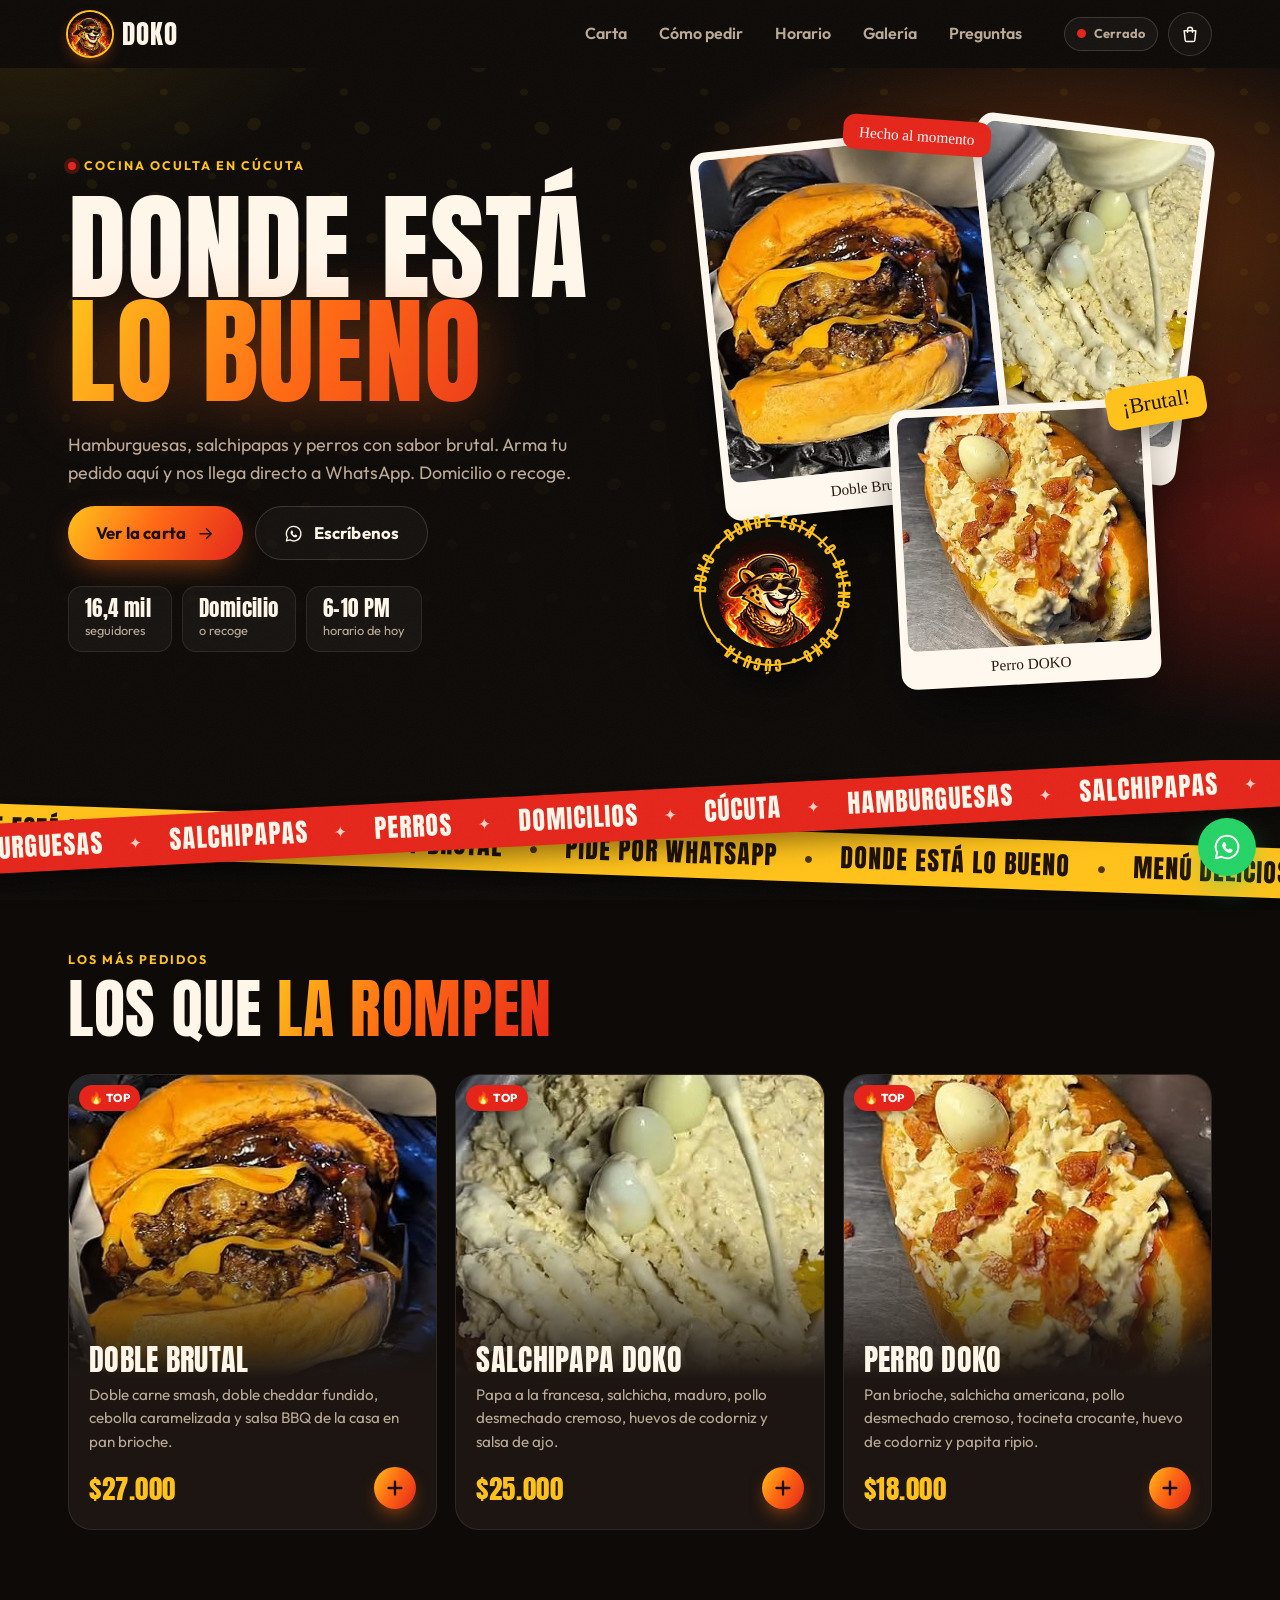
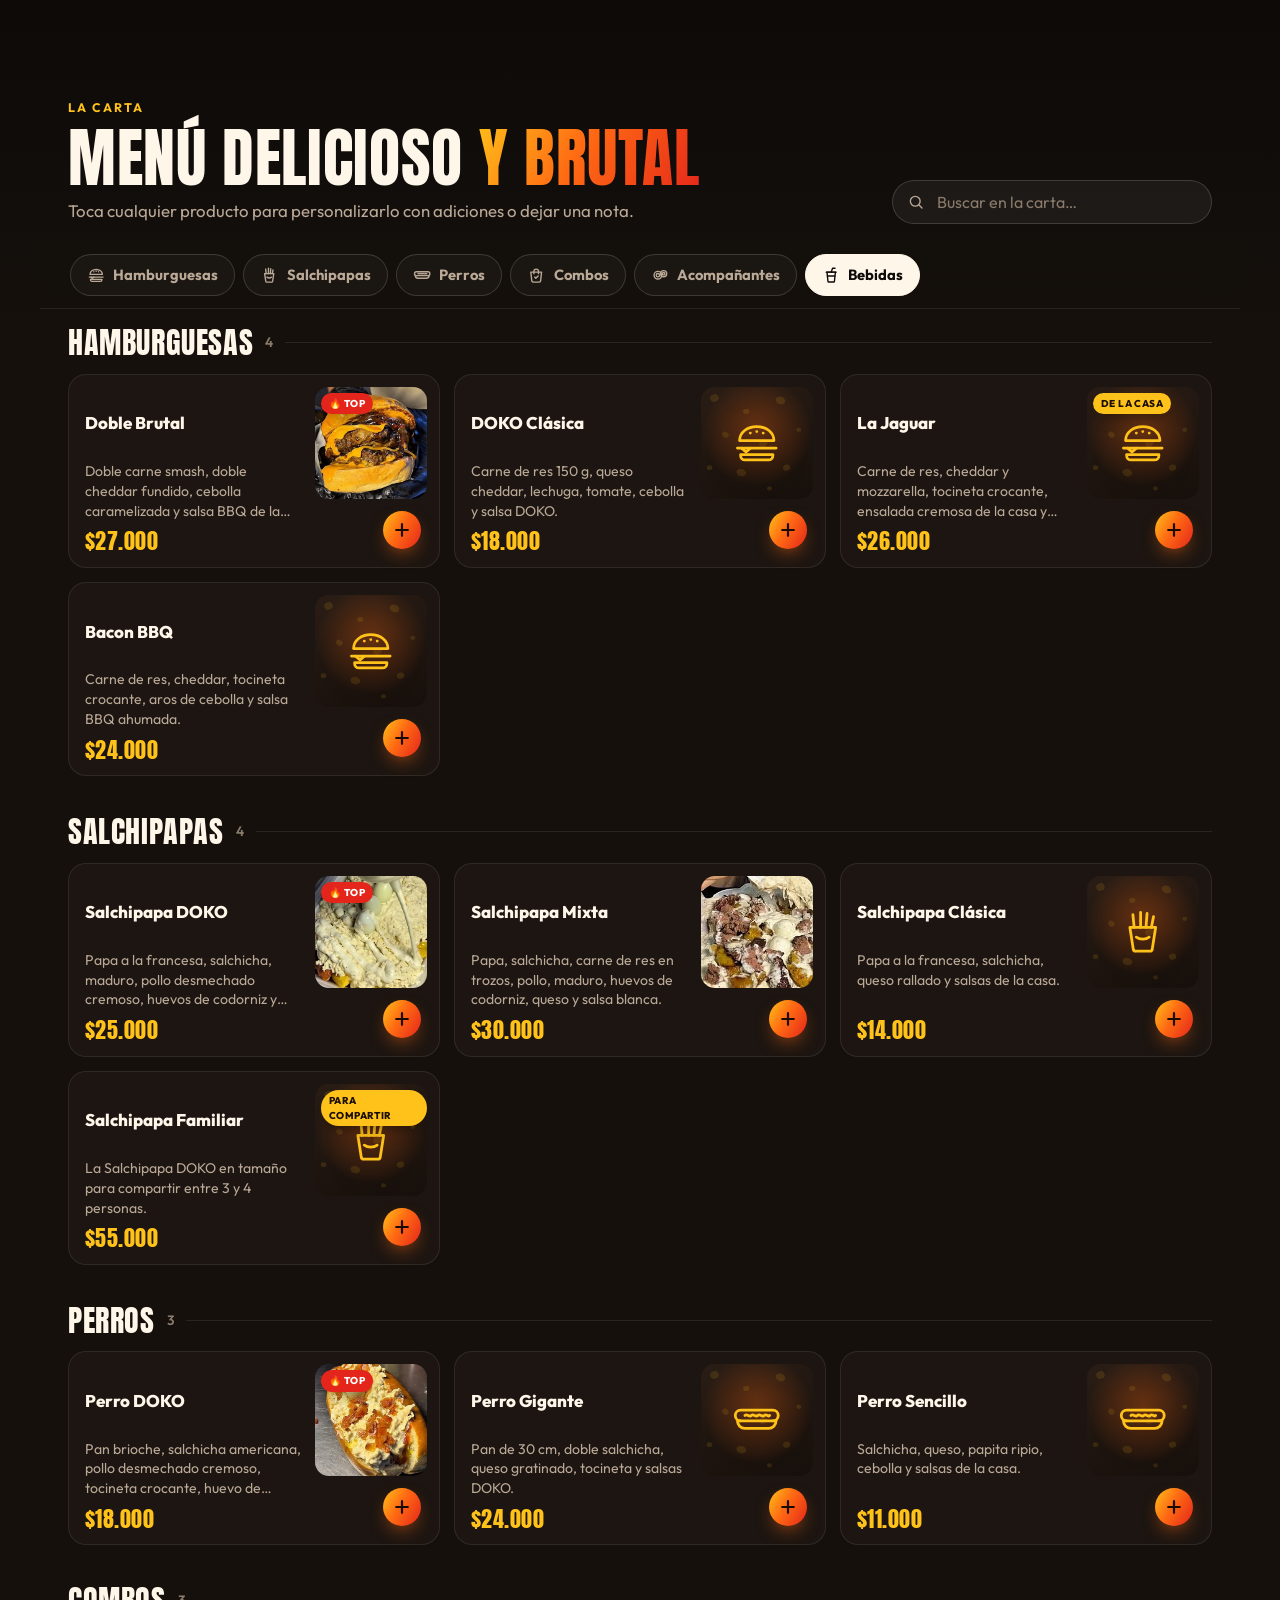
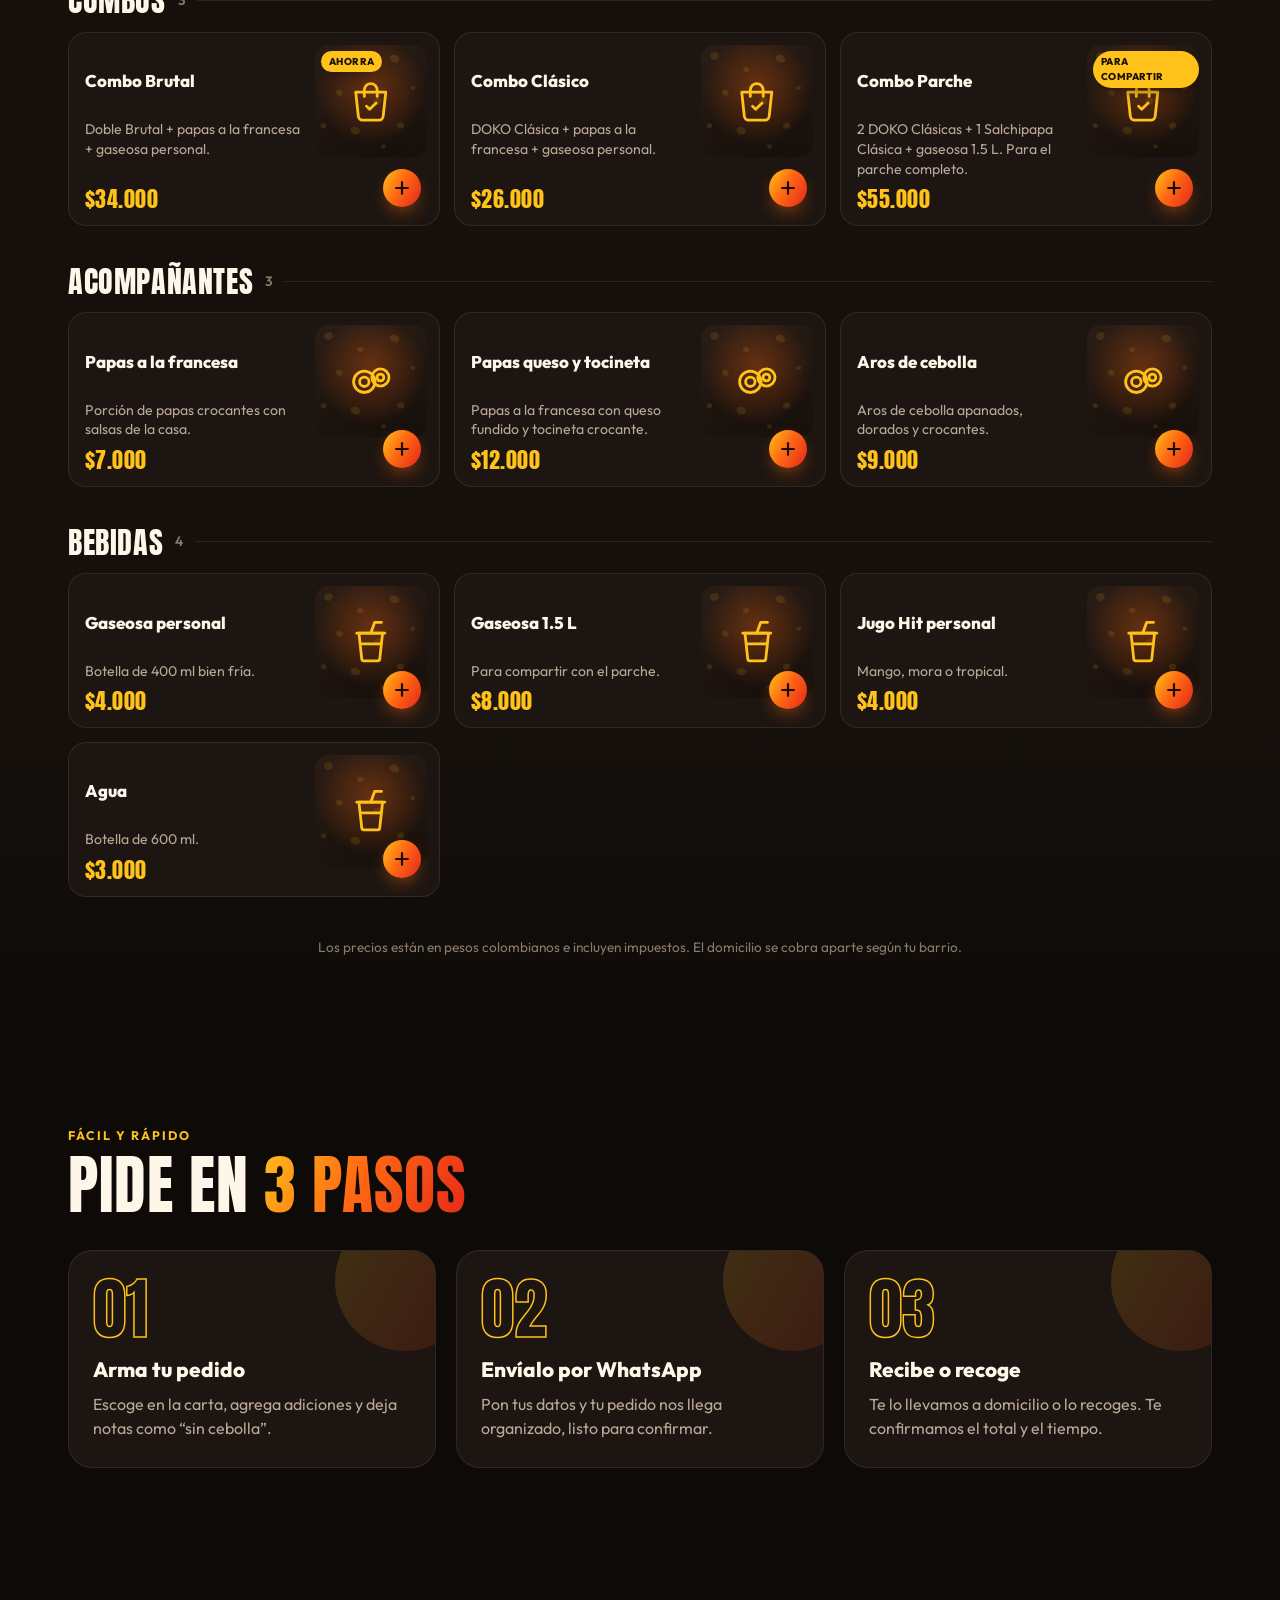
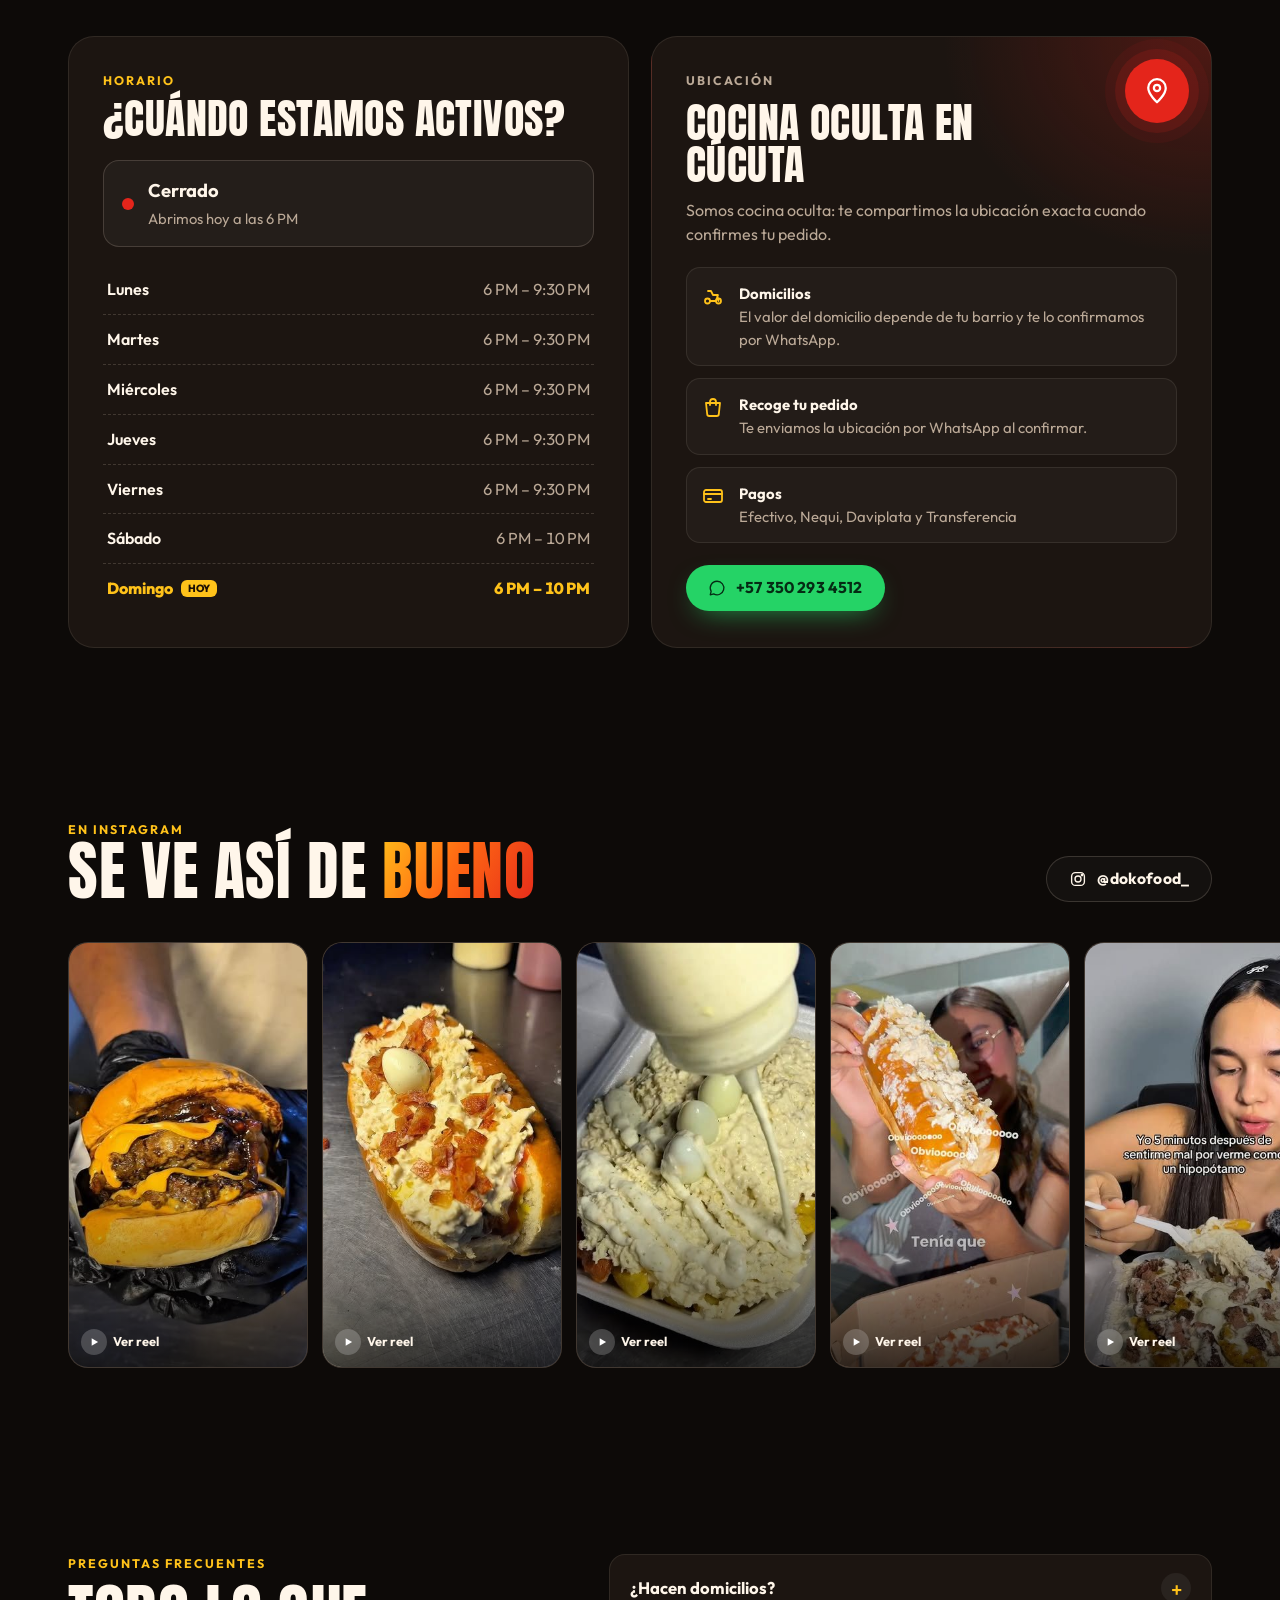
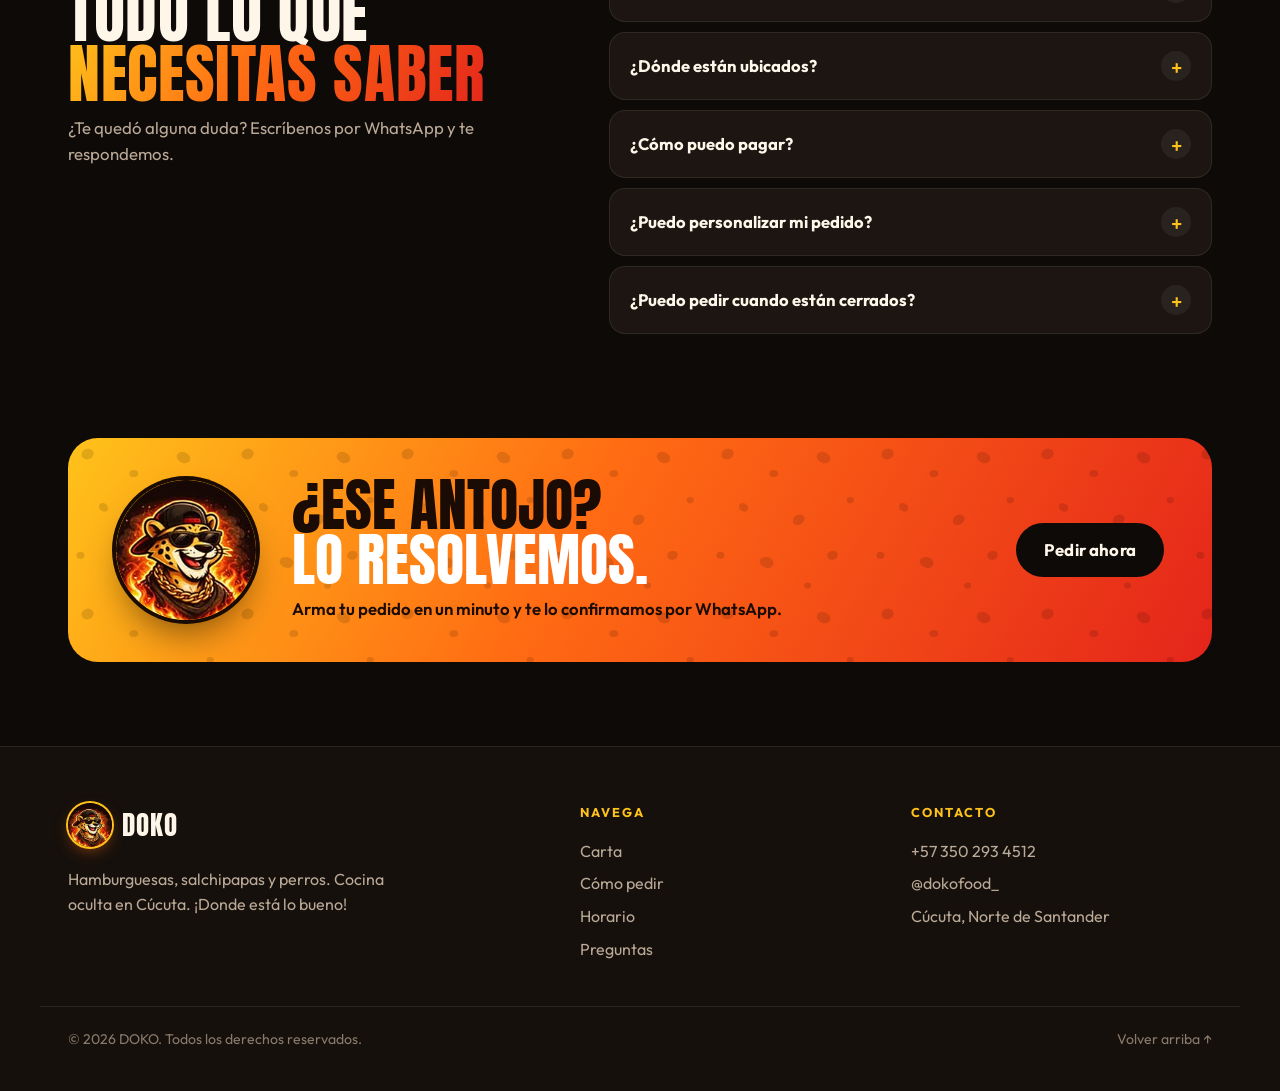
==== index.html @ 94c71aa0 "Página web de DOKO: carta interactiva y pedidos por WhatsApp - Carta por categorías con buscador, pe" ====
<!doctype html>
<html lang="es-CO">
<head>
  <meta charset="utf-8">
  <meta name="viewport" content="width=device-width, initial-scale=1, viewport-fit=cover">
  <title>DOKO | Hamburguesas y Salchipapas en Cúcuta</title>
  <meta name="description" content="DOKO — ¡Donde está lo bueno! Hamburguesas, salchipapas y perros brutales. Cocina oculta en Cúcuta: pide a domicilio o recoge, directo por WhatsApp.">
  <meta name="theme-color" content="#0d0a08">
  <link rel="icon" type="image/png" href="assets/img/logo-128.png">
  <link rel="apple-touch-icon" href="assets/img/logo-192.png">
  <link rel="manifest" href="manifest.webmanifest">

  <meta property="og:type" content="website">
  <meta property="og:locale" content="es_CO">
  <meta property="og:title" content="DOKO | ¡Donde está lo bueno!">
  <meta property="og:description" content="Hamburguesas, salchipapas y perros brutales en Cúcuta. Arma tu pedido y envíalo por WhatsApp.">
  <meta property="og:image" content="assets/img/burger.jpg">
  <meta name="twitter:card" content="summary_large_image">

  <link rel="preconnect" href="https://fonts.googleapis.com">
  <link rel="preconnect" href="https://fonts.gstatic.com" crossorigin>
  <link href="https://fonts.googleapis.com/css2?family=Anton&family=Outfit:wght@400;500;600;700;800&family=Permanent+Marker&display=swap" rel="stylesheet">
  <link rel="stylesheet" href="css/styles.css">

  <script type="application/ld+json">
  {
    "@context": "https://schema.org",
    "@type": "Restaurant",
    "name": "DOKO",
    "slogan": "¡Donde está lo bueno!",
    "image": "assets/img/logo-512.png",
    "servesCuisine": ["Hamburguesas", "Salchipapas", "Perros calientes", "Comidas rápidas"],
    "telephone": "+57 350 293 4512",
    "priceRange": "$$",
    "address": { "@type": "PostalAddress", "addressLocality": "Cúcuta", "addressRegion": "Norte de Santander", "addressCountry": "CO" },
    "sameAs": ["https://www.instagram.com/dokofood_/"],
    "openingHoursSpecification": [
      { "@type": "OpeningHoursSpecification", "dayOfWeek": ["Monday","Tuesday","Wednesday","Thursday","Friday"], "opens": "18:00", "closes": "21:30" },
      { "@type": "OpeningHoursSpecification", "dayOfWeek": ["Saturday","Sunday"], "opens": "18:00", "closes": "22:00" }
    ]
  }
  </script>
</head>
<body>
  <a class="skip-link" href="#carta">Saltar a la carta</a>

  <!-- ============ HEADER ============ -->
  <header class="header" data-header>
    <div class="container header__inner">
      <a class="brand" href="#inicio" aria-label="DOKO, ir al inicio">
        <img class="brand__logo" src="assets/img/logo-128.png" alt="" width="44" height="44">
        <span class="brand__name">DOKO</span>
      </a>

      <nav class="nav" id="nav" aria-label="Principal" data-nav>
        <a href="#carta">Carta</a>
        <a href="#como-pedir">Cómo pedir</a>
        <a href="#horario">Horario</a>
        <a href="#galeria">Galería</a>
        <a href="#preguntas">Preguntas</a>
      </nav>

      <div class="header__actions">
        <span class="status" data-status aria-live="polite"><i class="status__dot"></i><span data-status-label>…</span></span>
        <button class="icon-btn cart-btn" type="button" data-open-cart aria-label="Ver mi pedido">
          <svg viewBox="0 0 24 24" aria-hidden="true"><path d="M5 8h14l-1.2 11.1a2 2 0 0 1-2 1.9H8.2a2 2 0 0 1-2-1.9L5 8Z"/><path d="M9 10V7a3 3 0 0 1 6 0v3"/></svg>
          <span class="cart-btn__count" data-cart-count hidden>0</span>
        </button>
        <button class="icon-btn nav-toggle" type="button" data-nav-toggle aria-controls="nav" aria-expanded="false" aria-label="Abrir menú">
          <svg viewBox="0 0 24 24" aria-hidden="true"><path d="M4 7h16M4 12h16M4 17h10"/></svg>
        </button>
      </div>
    </div>
  </header>

  <main>
    <!-- ============ HERO ============ -->
    <section class="hero" id="inicio">
      <div class="hero__bg" aria-hidden="true"></div>
      <div class="container hero__grid">
        <div class="hero__copy">
          <p class="eyebrow" data-reveal><span class="eyebrow__dot"></span>Cocina oculta en Cúcuta</p>
          <h1 class="hero__title" data-reveal>
            <span>Donde está</span>
            <span class="flame-text">lo bueno</span>
          </h1>
          <p class="hero__lead" data-reveal>Hamburguesas, salchipapas y perros con sabor brutal. Arma tu pedido aquí y nos llega directo a WhatsApp. Domicilio o recoge.</p>
          <div class="hero__ctas" data-reveal>
            <a class="btn btn--flame btn--lg" href="#carta">
              Ver la carta
              <svg viewBox="0 0 24 24" aria-hidden="true"><path d="M5 12h14M13 6l6 6-6 6"/></svg>
            </a>
            <a class="btn btn--ghost btn--lg" href="#" data-wa-direct target="_blank" rel="noopener">
              <svg viewBox="0 0 24 24" aria-hidden="true" class="wa-ico"><path d="M12 3a9 9 0 0 0-7.8 13.5L3 21l4.6-1.2A9 9 0 1 0 12 3Z"/><path d="M8.8 8.6c.2-.5.5-.5.8-.5h.5c.2 0 .4 0 .6.5l.7 1.7c.1.2 0 .4-.1.6l-.5.6c-.1.1-.2.3 0 .5.5.8 1.1 1.5 1.9 2 .2.1.4.1.5 0l.6-.7c.2-.2.4-.2.6-.1l1.6.8c.2.1.4.2.4.4 0 .4 0 1-.4 1.4-.4.5-1.2.8-1.8.8-.9 0-2.1-.4-3.4-1.5-1.5-1.3-2.4-2.9-2.6-3.6-.3-.9 0-1.9.6-2.4Z" fill="currentColor" stroke="none"/></svg>
              Escríbenos
            </a>
          </div>
          <ul class="hero__facts" data-reveal>
            <li><strong data-followers>16,4 mil</strong><span>seguidores</span></li>
            <li><strong>Domicilio</strong><span>o recoge</span></li>
            <li><strong data-today-hours>6 PM</strong><span data-today-label>hoy</span></li>
          </ul>
        </div>

        <div class="hero__art" aria-hidden="true">
          <figure class="shot shot--1"><img src="assets/img/burger.jpg" alt="" width="360" height="400" fetchpriority="high"><figcaption>Doble Brutal</figcaption></figure>
          <figure class="shot shot--2"><img src="assets/img/salchipapa.jpg" alt="" width="360" height="530"><figcaption>Salchipapa DOKO</figcaption></figure>
          <figure class="shot shot--3"><img src="assets/img/perro.jpg" alt="" width="360" height="460"><figcaption>Perro DOKO</figcaption></figure>
          <div class="seal">
            <svg class="seal__ring" viewBox="0 0 200 200">
              <defs><path id="seal-path" d="M100,100 m-78,0 a78,78 0 1,1 156,0 a78,78 0 1,1 -156,0"/></defs>
              <text><textPath href="#seal-path">DOKO • DONDE ESTÁ LO BUENO • DOKO • CÚCUTA •</textPath></text>
            </svg>
            <img class="seal__logo" src="assets/img/logo-192.png" alt="" width="120" height="120">
          </div>
          <span class="sticker sticker--a">¡Brutal!</span>
          <span class="sticker sticker--b">Hecho al momento</span>
        </div>
      </div>
    </section>

    <!-- ============ TAPES ============ -->
    <div class="tapes" aria-hidden="true">
      <div class="tape tape--red"><div class="tape__track" data-marquee>
        <span>Hamburguesas</span><b>✦</b><span>Salchipapas</span><b>✦</b><span>Perros</span><b>✦</b><span>Domicilios</span><b>✦</b><span>Cúcuta</span><b>✦</b>
      </div></div>
      <div class="tape tape--gold"><div class="tape__track tape__track--rev" data-marquee>
        <span>Donde está lo bueno</span><b>●</b><span>Menú delicioso y brutal</span><b>●</b><span>Pide por WhatsApp</span><b>●</b>
      </div></div>
    </div>

    <!-- ============ FEATURED ============ -->
    <section class="section featured" aria-labelledby="featured-title">
      <div class="container">
        <header class="section__head" data-reveal>
          <p class="eyebrow">Los más pedidos</p>
          <h2 id="featured-title" class="section__title">Los que <span class="flame-text">la rompen</span></h2>
        </header>
        <div class="featured__grid" data-featured></div>
      </div>
    </section>

    <!-- ============ MENU ============ -->
    <section class="section menu" id="carta" aria-labelledby="menu-title">
      <div class="container">
        <div class="menu__top">
          <header class="section__head" data-reveal>
            <p class="eyebrow">La carta</p>
            <h2 id="menu-title" class="section__title">Menú delicioso <span class="flame-text">y brutal</span></h2>
            <p class="section__sub">Toca cualquier producto para personalizarlo con adiciones o dejar una nota.</p>
          </header>
          <label class="search">
            <svg viewBox="0 0 24 24" aria-hidden="true"><circle cx="11" cy="11" r="6.5"/><path d="m16 16 4 4"/></svg>
            <input type="search" placeholder="Buscar en la carta…" autocomplete="off" data-search aria-label="Buscar en la carta">
          </label>
        </div>

        <div class="menu__bar" data-menu-bar>
          <div class="tabs" role="tablist" aria-label="Categorías" data-tabs></div>
        </div>

        <div class="menu__list" data-menu></div>
        <p class="menu__empty" data-menu-empty hidden>No encontramos nada con esa búsqueda 😕 Prueba con “salchipapa” o “tocineta”.</p>
        <p class="menu__note">Los precios están en pesos colombianos e incluyen impuestos. El domicilio se cobra aparte según tu barrio.</p>
      </div>
    </section>

    <!-- ============ HOW TO ORDER ============ -->
    <section class="section steps" id="como-pedir" aria-labelledby="steps-title">
      <div class="container">
        <header class="section__head" data-reveal>
          <p class="eyebrow">Fácil y rápido</p>
          <h2 id="steps-title" class="section__title">Pide en <span class="flame-text">3 pasos</span></h2>
        </header>
        <ol class="steps__list">
          <li class="step" data-reveal>
            <span class="step__num">01</span>
            <h3>Arma tu pedido</h3>
            <p>Escoge en la carta, agrega adiciones y deja notas como “sin cebolla”.</p>
          </li>
          <li class="step" data-reveal>
            <span class="step__num">02</span>
            <h3>Envíalo por WhatsApp</h3>
            <p>Pon tus datos y tu pedido nos llega organizado, listo para confirmar.</p>
          </li>
          <li class="step" data-reveal>
            <span class="step__num">03</span>
            <h3>Recibe o recoge</h3>
            <p>Te lo llevamos a domicilio o lo recoges. Te confirmamos el total y el tiempo.</p>
          </li>
        </ol>
      </div>
    </section>

    <!-- ============ SCHEDULE + LOCATION ============ -->
    <section class="section info" id="horario" aria-labelledby="info-title">
      <div class="container info__grid">
        <article class="card schedule" data-reveal>
          <header class="card__head">
            <p class="eyebrow">Horario</p>
            <h2 id="info-title" class="card__title">¿Cuándo estamos activos?</h2>
          </header>
          <div class="schedule__now" data-status-big>
            <i class="status__dot"></i>
            <div><strong data-status-label>…</strong><span data-status-detail></span></div>
          </div>
          <ul class="schedule__list" data-schedule></ul>
        </article>

        <article class="card location" data-reveal>
          <div class="location__pin" aria-hidden="true">
            <svg viewBox="0 0 24 24"><path d="M12 21s-7-6.2-7-11.5A7 7 0 0 1 19 9.5C19 14.8 12 21 12 21Z"/><circle cx="12" cy="9.5" r="2.5"/></svg>
          </div>
          <p class="eyebrow">Ubicación</p>
          <h2 class="card__title">Cocina oculta en Cúcuta</h2>
          <p data-location-note></p>
          <ul class="perks">
            <li><svg viewBox="0 0 24 24" aria-hidden="true"><circle cx="6.5" cy="17" r="2.5"/><circle cx="17.5" cy="17" r="2.5"/><path d="M9 17h6l2-6h-5l-2-4H7m9 4 1.5 6"/></svg><span><strong>Domicilios</strong><br><span data-delivery-note></span></span></li>
            <li><svg viewBox="0 0 24 24" aria-hidden="true"><path d="M5 8h14l-1.2 11.1a2 2 0 0 1-2 1.9H8.2a2 2 0 0 1-2-1.9L5 8Z"/><path d="M9 10V7a3 3 0 0 1 6 0v3"/></svg><span><strong>Recoge tu pedido</strong><br>Te enviamos la ubicación por WhatsApp al confirmar.</span></li>
            <li><svg viewBox="0 0 24 24" aria-hidden="true"><rect x="3" y="6" width="18" height="12" rx="2"/><path d="M3 10h18M7 15h3"/></svg><span><strong>Pagos</strong><br><span data-payments></span></span></li>
          </ul>
          <a class="btn btn--wa" href="#" data-wa-direct target="_blank" rel="noopener">
            <svg viewBox="0 0 24 24" aria-hidden="true" class="wa-ico"><path d="M12 3a9 9 0 0 0-7.8 13.5L3 21l4.6-1.2A9 9 0 1 0 12 3Z"/></svg>
            <span data-wa-display>WhatsApp</span>
          </a>
        </article>
      </div>
    </section>

    <!-- ============ GALLERY ============ -->
    <section class="section gallery" id="galeria" aria-labelledby="gallery-title">
      <div class="container">
        <header class="section__head section__head--row" data-reveal>
          <div>
            <p class="eyebrow">En Instagram</p>
            <h2 id="gallery-title" class="section__title">Se ve así de <span class="flame-text">bueno</span></h2>
          </div>
          <a class="btn btn--ghost" href="#" data-ig-link target="_blank" rel="noopener">
            <svg viewBox="0 0 24 24" aria-hidden="true"><rect x="3.5" y="3.5" width="17" height="17" rx="5"/><circle cx="12" cy="12" r="4"/><circle cx="17.3" cy="6.7" r=".9" fill="currentColor"/></svg>
            <span data-ig-handle>@dokofood_</span>
          </a>
        </header>
      </div>
      <div class="gallery__track" data-gallery></div>
    </section>

    <!-- ============ FAQ ============ -->
    <section class="section faq" id="preguntas" aria-labelledby="faq-title">
      <div class="container faq__grid">
        <header class="section__head" data-reveal>
          <p class="eyebrow">Preguntas frecuentes</p>
          <h2 id="faq-title" class="section__title">Todo lo que <span class="flame-text">necesitas saber</span></h2>
          <p class="section__sub">¿Te quedó alguna duda? Escríbenos por WhatsApp y te respondemos.</p>
        </header>
        <div class="faq__list">
          <details class="faq__item" data-reveal>
            <summary>¿Hacen domicilios?</summary>
            <p>Sí, hacemos domicilios en Cúcuta. El valor depende de tu barrio y te lo confirmamos por WhatsApp junto con el total de tu pedido.</p>
          </details>
          <details class="faq__item" data-reveal>
            <summary>¿Dónde están ubicados?</summary>
            <p>Somos una cocina oculta, así que no tenemos atención en mesa. Si prefieres recoger, te compartimos la ubicación exacta cuando confirmes tu pedido.</p>
          </details>
          <details class="faq__item" data-reveal>
            <summary>¿Cómo puedo pagar?</summary>
            <p>Recibimos <span data-payments></span>. Si pagas en efectivo, cuéntanos con cuánto pagas para llevarte el cambio.</p>
          </details>
          <details class="faq__item" data-reveal>
            <summary>¿Puedo personalizar mi pedido?</summary>
            <p>¡Claro! Al tocar un producto puedes agregar adiciones (tocineta, queso, huevos de codorniz…) y escribir notas como “sin cebolla” o “salsas aparte”.</p>
          </details>
          <details class="faq__item" data-reveal>
            <summary>¿Puedo pedir cuando están cerrados?</summary>
            <p>Puedes armar y enviar tu pedido a cualquier hora; lo confirmamos apenas abramos. Revisa el horario arriba.</p>
          </details>
        </div>
      </div>
    </section>

    <!-- ============ CTA ============ -->
    <section class="section cta" aria-labelledby="cta-title">
      <div class="container">
        <div class="cta__box" data-reveal>
          <img class="cta__logo" src="assets/img/logo-192.png" alt="" width="140" height="140" loading="lazy">
          <div>
            <h2 id="cta-title" class="cta__title">¿Ese antojo? <span>Lo resolvemos.</span></h2>
            <p>Arma tu pedido en un minuto y te lo confirmamos por WhatsApp.</p>
          </div>
          <a class="btn btn--dark btn--lg" href="#carta">Pedir ahora</a>
        </div>
      </div>
    </section>
  </main>

  <!-- ============ FOOTER ============ -->
  <footer class="footer">
    <div class="container footer__grid">
      <div class="footer__brand">
        <a class="brand" href="#inicio"><img class="brand__logo" src="assets/img/logo-128.png" alt="" width="44" height="44" loading="lazy"><span class="brand__name">DOKO</span></a>
        <p>Hamburguesas, salchipapas y perros. Cocina oculta en Cúcuta. ¡Donde está lo bueno!</p>
      </div>
      <div>
        <h3>Navega</h3>
        <ul><li><a href="#carta">Carta</a></li><li><a href="#como-pedir">Cómo pedir</a></li><li><a href="#horario">Horario</a></li><li><a href="#preguntas">Preguntas</a></li></ul>
      </div>
      <div>
        <h3>Contacto</h3>
        <ul>
          <li><a href="#" data-wa-direct target="_blank" rel="noopener" data-wa-display>WhatsApp</a></li>
          <li><a href="#" data-ig-link target="_blank" rel="noopener" data-ig-handle>@dokofood_</a></li>
          <li>Cúcuta, Norte de Santander</li>
        </ul>
      </div>
    </div>
    <div class="container footer__bottom">
      <span>© <span data-year>2026</span> DOKO. Todos los derechos reservados.</span>
      <a href="#inicio">Volver arriba ↑</a>
    </div>
  </footer>

  <!-- ============ MOBILE ORDER BAR ============ -->
  <div class="order-bar" data-order-bar hidden>
    <button class="order-bar__btn" type="button" data-open-cart>
      <span class="order-bar__count" data-cart-count>0</span>
      <span class="order-bar__label">Ver mi pedido</span>
      <strong data-cart-total>$0</strong>
    </button>
  </div>
  <a class="wa-float" href="#" data-wa-direct data-wa-float target="_blank" rel="noopener" aria-label="Escríbenos por WhatsApp">
    <svg viewBox="0 0 24 24" aria-hidden="true"><path d="M12 3a9 9 0 0 0-7.8 13.5L3 21l4.6-1.2A9 9 0 1 0 12 3Z"/><path d="M8.8 8.6c.2-.5.5-.5.8-.5h.5c.2 0 .4 0 .6.5l.7 1.7c.1.2 0 .4-.1.6l-.5.6c-.1.1-.2.3 0 .5.5.8 1.1 1.5 1.9 2 .2.1.4.1.5 0l.6-.7c.2-.2.4-.2.6-.1l1.6.8c.2.1.4.2.4.4 0 .4 0 1-.4 1.4-.4.5-1.2.8-1.8.8-.9 0-2.1-.4-3.4-1.5-1.5-1.3-2.4-2.9-2.6-3.6-.3-.9 0-1.9.6-2.4Z" fill="currentColor" stroke="none"/></svg>
  </a>

  <!-- ============ PRODUCT DIALOG ============ -->
  <dialog class="sheet product-dialog" data-product-dialog aria-labelledby="pd-title">
    <form method="dialog" class="pd" data-product-form></form>
  </dialog>

  <!-- ============ CART DRAWER ============ -->
  <dialog class="drawer" data-cart-dialog aria-labelledby="cart-title">
    <div class="drawer__head">
      <button class="icon-btn" type="button" data-cart-back hidden aria-label="Volver al pedido">
        <svg viewBox="0 0 24 24" aria-hidden="true"><path d="M15 6l-6 6 6 6"/></svg>
      </button>
      <h2 id="cart-title" data-cart-title>Tu pedido</h2>
      <button class="icon-btn" type="button" data-close-cart aria-label="Cerrar">
        <svg viewBox="0 0 24 24" aria-hidden="true"><path d="M6 6l12 12M18 6 6 18"/></svg>
      </button>
    </div>

    <!-- Paso 1: productos -->
    <div class="drawer__body" data-step="items">
      <div class="closed-note" data-closed-note hidden></div>
      <ul class="cart-list" data-cart-list></ul>
      <div class="cart-empty" data-cart-empty>
        <img src="assets/img/logo-192.png" alt="" width="96" height="96" loading="lazy">
        <p><strong>Tu pedido está vacío</strong><br>Agrega algo brutal de la carta.</p>
        <button class="btn btn--flame" type="button" data-close-cart data-goto-menu>Ver la carta</button>
      </div>
    </div>

    <!-- Paso 2: datos -->
    <form class="drawer__body checkout" data-step="checkout" data-checkout novalidate hidden>
      <fieldset class="seg" aria-label="Tipo de entrega">
        <label><input type="radio" name="mode" value="Domicilio" checked><span>🛵 Domicilio</span></label>
        <label><input type="radio" name="mode" value="Recoger"><span>🛍️ Recoger</span></label>
      </fieldset>

      <div class="field">
        <label for="f-name">Nombre</label>
        <input id="f-name" name="name" autocomplete="name" required placeholder="¿A nombre de quién?">
      </div>
      <div class="field-group" data-delivery-fields>
        <div class="field">
          <label for="f-address">Dirección</label>
          <input id="f-address" name="address" autocomplete="street-address" required placeholder="Ej: Calle 10 # 5-20, apto 301">
        </div>
        <div class="field">
          <label for="f-hood">Barrio</label>
          <input id="f-hood" name="hood" required placeholder="Ej: La Riviera">
        </div>
        <div class="field">
          <label for="f-ref">Punto de referencia <small>(opcional)</small></label>
          <input id="f-ref" name="reference" placeholder="Ej: casa de reja negra, frente al parque">
        </div>
      </div>

      <fieldset class="field">
        <legend>Método de pago</legend>
        <div class="chips" data-payment-chips></div>
      </fieldset>
      <div class="field" data-cash-field>
        <label for="f-cash">¿Con cuánto pagas? <small>(opcional, para llevar el cambio)</small></label>
        <input id="f-cash" name="cash" inputmode="numeric" placeholder="Ej: 50.000">
      </div>
      <div class="field">
        <label for="f-notes">Notas del pedido <small>(opcional)</small></label>
        <textarea id="f-notes" name="notes" rows="2" placeholder="Ej: salsas aparte, timbre dañado…"></textarea>
      </div>
      <label class="check">
        <input type="checkbox" name="remember" checked>
        <span>Recordar mis datos en este dispositivo</span>
      </label>
    </form>

    <!-- Paso 3: enviado -->
    <div class="drawer__body sent" data-step="sent" hidden>
      <div class="sent__icon" aria-hidden="true">
        <svg viewBox="0 0 24 24"><path d="M5 12.5l4.5 4.5L19 7.5"/></svg>
      </div>
      <h3>¡Pedido listo!</h3>
      <p>Abrimos WhatsApp con tu pedido <strong data-order-id></strong>. Solo dale <strong>enviar</strong> y te confirmamos el total y el tiempo de entrega.</p>
      <a class="btn btn--wa btn--block" href="#" data-wa-retry target="_blank" rel="noopener">¿No se abrió? Toca aquí</a>
      <button class="btn btn--ghost btn--block" type="button" data-new-order>Hacer un pedido nuevo</button>
    </div>

    <div class="drawer__foot" data-cart-foot hidden>
      <div class="totals">
        <div><span>Subtotal</span><strong data-cart-subtotal>$0</strong></div>
        <div class="totals__muted" data-delivery-row><span>Domicilio</span><span>Se confirma por WhatsApp</span></div>
      </div>
      <button class="btn btn--flame btn--block btn--lg" type="button" data-checkout-next>Continuar</button>
      <button class="btn btn--wa btn--block btn--lg" type="button" data-send hidden>
        <svg viewBox="0 0 24 24" aria-hidden="true" class="wa-ico"><path d="M12 3a9 9 0 0 0-7.8 13.5L3 21l4.6-1.2A9 9 0 1 0 12 3Z"/></svg>
        Enviar pedido por WhatsApp
      </button>
    </div>
  </dialog>

  <div class="toasts" data-toasts aria-live="polite"></div>

  <script type="module" src="js/app.js"></script>
</body>
</html>
---- css/styles.css ----
/* ==========================================================================
   DOKO — Estilos
   Paleta tomada del logo: negro cálido, rojo, naranja fuego y dorado.
   ========================================================================== */

:root {
  --bg: #0d0a08;
  --bg-2: #15100c;
  --surface: #1c1511;
  --surface-2: #261c16;
  --line: rgba(255, 236, 214, 0.09);
  --line-2: rgba(255, 236, 214, 0.16);
  --text: #fff6ea;
  --muted: #bba997;
  --dim: #8a7a6b;

  --red: #e4251b;
  --red-2: #b8160f;
  --orange: #ff6a13;
  --gold: #ffc21a;
  --green: #25d366;
  --green-2: #128c4a;

  --flame: linear-gradient(120deg, #ffc21a 0%, #ff6a13 45%, #e4251b 100%);
  --flame-soft: linear-gradient(120deg, rgba(255, 194, 26, 0.16), rgba(228, 37, 27, 0.16));

  --font-display: 'Anton', 'Impact', 'Arial Narrow', sans-serif;
  --font-body: 'Outfit', system-ui, -apple-system, 'Segoe UI', sans-serif;
  --font-marker: 'Permanent Marker', 'Comic Sans MS', cursive;

  --radius: 18px;
  --radius-sm: 12px;
  --shadow: 0 18px 50px -20px rgba(0, 0, 0, 0.7);
  --header-h: 68px;
  --ease: cubic-bezier(0.2, 0.8, 0.2, 1);

  /* Manchas de jaguar (como el logo) */
  --spots: url("data:image/svg+xml,%3Csvg xmlns='http://www.w3.org/2000/svg' width='180' height='180' viewBox='0 0 180 180'%3E%3Cg fill='%23ffc21a'%3E%3Cellipse cx='22' cy='18' rx='7' ry='6' transform='rotate(-20 22 18)'/%3E%3Cellipse cx='74' cy='40' rx='5' ry='4'/%3E%3Cellipse cx='130' cy='22' rx='8' ry='6' transform='rotate(25 130 22)'/%3E%3Cellipse cx='160' cy='70' rx='4' ry='3.5'/%3E%3Cellipse cx='40' cy='78' rx='5.5' ry='4.5' transform='rotate(35 40 78)'/%3E%3Cellipse cx='102' cy='92' rx='7' ry='5.5' transform='rotate(-30 102 92)'/%3E%3Cellipse cx='14' cy='132' rx='4.5' ry='4'/%3E%3Cellipse cx='66' cy='140' rx='8' ry='6' transform='rotate(15 66 140)'/%3E%3Cellipse cx='140' cy='132' rx='6' ry='5' transform='rotate(-15 140 132)'/%3E%3Cellipse cx='112' cy='166' rx='4' ry='3.5'/%3E%3C/g%3E%3C/svg%3E");
  --grain: url("data:image/svg+xml,%3Csvg xmlns='http://www.w3.org/2000/svg' width='200' height='200'%3E%3Cfilter id='n'%3E%3CfeTurbulence type='fractalNoise' baseFrequency='.85' numOctaves='3' stitchTiles='stitch'/%3E%3CfeColorMatrix values='0 0 0 0 1 0 0 0 0 1 0 0 0 0 1 0 0 0 .55 0'/%3E%3C/filter%3E%3Crect width='100%25' height='100%25' filter='url(%23n)'/%3E%3C/svg%3E");
}

/* ---------- Base ---------- */
*,
*::before,
*::after { box-sizing: border-box; }

html {
  scroll-behavior: smooth;
  scroll-padding-top: calc(var(--header-h) + 64px);
  -webkit-text-size-adjust: 100%;
}
html.is-locked { overflow: hidden; }

body {
  margin: 0;
  background: var(--bg);
  color: var(--text);
  font-family: var(--font-body);
  font-size: 16px;
  line-height: 1.55;
  -webkit-font-smoothing: antialiased;
  overflow-x: hidden;
}
body::before {
  content: '';
  position: fixed;
  inset: 0;
  background-image: var(--grain);
  opacity: 0.05;
  pointer-events: none;
  z-index: 100;
}

img { display: block; max-width: 100%; height: auto; }
a { color: inherit; text-decoration: none; }
button, input, textarea, select { font: inherit; color: inherit; }
button { cursor: pointer; background: none; border: 0; padding: 0; }
h1, h2, h3, p { margin: 0; }
ul, ol { margin: 0; padding: 0; list-style: none; }
svg { width: 1em; height: 1em; fill: none; stroke: currentColor; stroke-width: 1.8; stroke-linecap: round; stroke-linejoin: round; flex: none; }
[hidden] { display: none !important; }

:focus-visible { outline: 2px solid var(--gold); outline-offset: 3px; border-radius: 6px; }

.container { width: 100%; max-width: 1200px; margin-inline: auto; padding-inline: 16px; }
@media (min-width: 720px) { .container { padding-inline: 28px; } }

.skip-link {
  position: absolute; left: 12px; top: -60px; z-index: 200;
  background: var(--gold); color: #000; padding: 10px 14px; border-radius: 10px; font-weight: 700;
}
.skip-link:focus { top: 12px; }

.flame-text {
  background: var(--flame);
  -webkit-background-clip: text;
  background-clip: text;
  color: transparent;
}

.eyebrow {
  display: inline-flex; align-items: center; gap: 8px;
  font-size: 0.78rem; font-weight: 700; letter-spacing: 0.16em; text-transform: uppercase;
  color: var(--gold);
}
.eyebrow__dot { width: 8px; height: 8px; border-radius: 50%; background: var(--red); box-shadow: 0 0 0 4px rgba(228, 37, 27, 0.25); }

/* ---------- Buttons ---------- */
.btn {
  --h: 46px;
  display: inline-flex; align-items: center; justify-content: center; gap: 10px;
  min-height: var(--h); padding: 0 22px; border-radius: 999px;
  font-weight: 700; font-size: 0.98rem; letter-spacing: 0.01em; white-space: nowrap;
  transition: transform 0.2s var(--ease), box-shadow 0.2s var(--ease), background-color 0.2s, border-color 0.2s;
}
.btn svg { font-size: 1.15em; }
.btn:active { transform: scale(0.97); }
.btn--lg { --h: 54px; padding: 0 28px; font-size: 1.05rem; }
.btn--block { width: 100%; }
.btn--flame { background: var(--flame); color: #1a0c04; box-shadow: 0 10px 30px -10px rgba(255, 106, 19, 0.7); }
.btn--flame:hover { transform: translateY(-2px); box-shadow: 0 16px 36px -10px rgba(255, 106, 19, 0.85); }
.btn--ghost { border: 1.5px solid var(--line-2); background: rgba(255, 255, 255, 0.03); }
.btn--ghost:hover { border-color: var(--gold); color: var(--gold); }
.btn--wa { background: var(--green); color: #052b14; box-shadow: 0 10px 28px -12px rgba(37, 211, 102, 0.8); }
.btn--wa:hover { transform: translateY(-2px); }
.btn--dark { background: var(--bg); color: var(--text); }
.btn--dark:hover { transform: translateY(-2px); background: #000; }
.wa-ico { stroke-width: 1.7; }

.icon-btn {
  display: inline-grid; place-items: center; width: 44px; height: 44px; border-radius: 50%;
  border: 1.5px solid var(--line-2); background: rgba(255, 255, 255, 0.03); font-size: 20px;
  transition: border-color 0.2s, background-color 0.2s;
}
.icon-btn:hover { border-color: var(--gold); }

/* ---------- Header ---------- */
.header {
  position: sticky; top: 0; z-index: 50;
  height: var(--header-h);
  transition: background-color 0.3s, border-color 0.3s, backdrop-filter 0.3s;
  border-bottom: 1px solid transparent;
}
.header.is-scrolled {
  background: rgba(13, 10, 8, 0.82);
  backdrop-filter: blur(14px) saturate(1.4);
  -webkit-backdrop-filter: blur(14px) saturate(1.4);
  border-color: var(--line);
}
.header__inner { height: 100%; display: flex; align-items: center; gap: 20px; }

.brand { display: inline-flex; align-items: center; gap: 10px; }
.brand__logo { width: 44px; height: 44px; border-radius: 50%; box-shadow: 0 0 0 2px var(--gold), 0 6px 18px -6px rgba(255, 106, 19, 0.8); }
.brand__name { font-family: var(--font-display); font-size: 1.7rem; letter-spacing: 0.04em; line-height: 1; }

.nav { display: none; gap: 4px; margin-left: auto; }
.nav a { padding: 8px 14px; border-radius: 999px; font-weight: 600; color: var(--muted); transition: color 0.2s, background-color 0.2s; }
.nav a:hover { color: var(--text); background: rgba(255, 255, 255, 0.05); }

.header__actions { display: flex; align-items: center; gap: 10px; margin-left: auto; }

.status {
  display: inline-flex; align-items: center; gap: 8px; height: 34px; padding: 0 12px;
  border-radius: 999px; font-size: 0.8rem; font-weight: 700;
  background: rgba(255, 255, 255, 0.04); border: 1px solid var(--line-2); color: var(--muted);
}
.status__dot { width: 9px; height: 9px; border-radius: 50%; background: var(--dim); flex: none; }
.is-open .status__dot { background: var(--green); box-shadow: 0 0 0 0 rgba(37, 211, 102, 0.6); animation: pulse 2s infinite; }
.is-open.status { color: #b9f5cf; border-color: rgba(37, 211, 102, 0.35); }
.is-closed .status__dot { background: var(--red); }
@keyframes pulse { 70% { box-shadow: 0 0 0 9px rgba(37, 211, 102, 0); } 100% { box-shadow: 0 0 0 0 rgba(37, 211, 102, 0); } }

.cart-btn { position: relative; }
.cart-btn__count {
  position: absolute; top: -4px; right: -4px; min-width: 20px; height: 20px; padding: 0 5px;
  display: grid; place-items: center; border-radius: 999px;
  background: var(--red); color: #fff; font-size: 0.72rem; font-weight: 800; border: 2px solid var(--bg);
}
.cart-btn.is-bump { animation: bump 0.45s var(--ease); }
@keyframes bump { 30% { transform: scale(1.18) rotate(-6deg); } 60% { transform: scale(0.95); } }

@media (max-width: 899px) {
  .nav {
    position: fixed; inset: var(--header-h) 0 auto 0; display: flex; flex-direction: column; gap: 2px;
    padding: 12px 16px 20px; background: rgba(13, 10, 8, 0.97); border-bottom: 1px solid var(--line);
    transform: translateY(-8px); opacity: 0; pointer-events: none; transition: 0.25s var(--ease);
  }
  .nav.is-open { transform: none; opacity: 1; pointer-events: auto; }
  .nav a { padding: 14px 12px; font-size: 1.1rem; color: var(--text); border-bottom: 1px solid var(--line); border-radius: 0; }
}
@media (min-width: 900px) {
  .nav { display: flex; }
  .nav-toggle { display: none; }
  .header__actions { margin-left: 8px; }
}
@media (max-width: 420px) { .header__actions { gap: 6px; } .status { padding: 0 10px; font-size: 0.75rem; } }
@media (max-width: 340px) { .status [data-status-label] { display: none; } }

/* ---------- Hero ---------- */
.hero { position: relative; padding: 28px 0 56px; overflow: hidden; isolation: isolate; }
.hero__bg { position: absolute; inset: -20% -10% 0; z-index: -1; }
.hero__bg::before {
  content: ''; position: absolute; inset: 0;
  background:
    radial-gradient(40% 40% at 78% 38%, rgba(255, 106, 19, 0.38), transparent 70%),
    radial-gradient(35% 35% at 92% 70%, rgba(228, 37, 27, 0.35), transparent 70%),
    radial-gradient(30% 30% at 10% 10%, rgba(255, 194, 26, 0.12), transparent 70%);
}
.hero__bg::after {
  content: ''; position: absolute; inset: 0; background-image: var(--spots); background-size: 180px;
  opacity: 0.06; mask-image: linear-gradient(180deg, #000 30%, transparent 95%);
  -webkit-mask-image: linear-gradient(180deg, #000 30%, transparent 95%);
}
.hero__grid { display: grid; gap: 40px; align-items: center; }
.hero__grid > *, .menu__top > *, .info__grid > *, .faq__grid > * { min-width: 0; }
.hero__copy { display: grid; gap: 20px; justify-items: start; }
.hero__title {
  font-family: var(--font-display); font-weight: 400; text-transform: uppercase;
  font-size: clamp(2.6rem, 17vw, 7.4rem); line-height: 0.88; letter-spacing: 0.005em;
  display: grid;
}
.hero__title .flame-text { padding-bottom: 0.06em; filter: drop-shadow(0 8px 30px rgba(255, 106, 19, 0.35)); }
.hero__lead { max-width: 33rem; font-size: 1.12rem; color: var(--muted); }
.hero__ctas { display: flex; flex-wrap: wrap; gap: 12px; }
.hero__facts { display: flex; gap: 10px; flex-wrap: wrap; margin-top: 6px; }
.hero__facts li {
  display: grid; padding: 10px 16px; border-radius: 14px; background: rgba(255, 255, 255, 0.04);
  border: 1px solid var(--line); min-width: 104px;
}
.hero__facts strong { font-family: var(--font-display); font-weight: 400; font-size: 1.3rem; letter-spacing: 0.02em; line-height: 1.15; }
.hero__facts span { font-size: 0.8rem; color: var(--muted); }

.hero__art { position: relative; height: 460px; max-width: 520px; width: 100%; margin-inline: auto; }
.shot {
  position: absolute; margin: 0; padding: 8px 8px 0; background: #fff8ee; border-radius: 16px;
  box-shadow: 0 30px 60px -20px rgba(0, 0, 0, 0.85);
  transition: transform 0.6s var(--ease);
}
.shot img { width: 100%; height: 100%; object-fit: cover; border-radius: 10px; }
.shot figcaption { font-family: var(--font-marker); color: #2a170b; font-size: 0.95rem; text-align: center; padding: 6px 0 8px; }
.shot--1 { width: 56%; height: 300px; left: 4%; top: 14px; transform: rotate(-6deg); z-index: 2; }
.shot--1 img { height: calc(100% - 38px); }
.shot--2 { width: 46%; height: 290px; right: 2%; top: 0; transform: rotate(7deg); z-index: 1; }
.shot--2 img { height: calc(100% - 38px); }
.shot--3 { width: 50%; height: 230px; right: 10%; bottom: 0; transform: rotate(-3deg); z-index: 3; }
.shot--3 img { height: calc(100% - 38px); }
.hero__art:hover .shot--1 { transform: rotate(-8deg) translateY(-6px); }
.hero__art:hover .shot--2 { transform: rotate(9deg) translateY(-4px); }
.hero__art:hover .shot--3 { transform: rotate(-1deg) translateY(-6px); }

.seal { position: absolute; left: 0; bottom: 6px; width: 150px; height: 150px; z-index: 4; display: grid; place-items: center; }
.seal__ring { position: absolute; inset: 0; width: 100%; height: 100%; animation: spin 18s linear infinite; }
.seal__ring text { fill: var(--gold); stroke: none; font-family: var(--font-display); font-size: 17px; letter-spacing: 3.2px; }
.seal::before { content: ''; position: absolute; inset: 14px; border-radius: 50%; background: var(--bg); box-shadow: 0 0 0 2px var(--gold), 0 20px 40px -10px rgba(0, 0, 0, 0.9); }
.seal__logo { position: relative; width: 96px; height: 96px; border-radius: 50%; }
@keyframes spin { to { transform: rotate(360deg); } }

.sticker {
  position: absolute; z-index: 5; font-family: var(--font-marker); line-height: 1; white-space: nowrap;
  padding: 10px 16px; border-radius: 12px; box-shadow: 0 12px 30px -10px rgba(0, 0, 0, 0.7);
}
.sticker--a { background: var(--gold); color: #1d1004; font-size: 1.35rem; right: 0; top: 46%; transform: rotate(-10deg); animation: wobble 4s ease-in-out infinite; }
.sticker--b { background: var(--red); color: #fff; font-size: 0.95rem; left: 30%; top: -6px; transform: rotate(4deg); }
@keyframes wobble { 50% { transform: rotate(-4deg) scale(1.05); } }

@media (min-width: 900px) {
  .hero { padding: 56px 0 96px; }
  .hero__grid { grid-template-columns: 1.05fr 1fr; gap: 56px; }
  .hero__art { height: 560px; }
  .shot--1 { height: 370px; }
  .shot--2 { height: 350px; }
  .shot--3 { height: 280px; }
  .seal { width: 170px; height: 170px; }
  .seal__logo { width: 110px; height: 110px; }
}
@media (max-width: 480px) {
  .hero__art { height: 400px; }
  .shot--1 { height: 260px; }
  .shot--2 { height: 250px; }
  .shot--3 { height: 200px; }
  .seal { width: 124px; height: 124px; }
  .seal__logo { width: 76px; height: 76px; }
  .seal__ring text { font-size: 18px; }
  .sticker--a { font-size: 1.1rem; }
  .hero__facts { flex-wrap: nowrap; width: 100%; gap: 8px; }
  .hero__facts li { min-width: 0; flex: 1 1 0; padding: 10px; }
  .hero__facts strong { font-size: clamp(0.85rem, 4.4vw, 1.05rem); white-space: nowrap; }
  .hero__facts span { font-size: clamp(0.65rem, 3.2vw, 0.74rem); white-space: nowrap; }
  .hero__ctas .btn { padding-inline: 14px; }
  .hero__ctas { width: 100%; }
  .hero__ctas .btn { flex: 1; }
}

/* ---------- Tapes (marquee) ---------- */
.tapes { position: relative; height: 150px; margin: -20px 0 0; overflow: hidden; }
.tape { position: absolute; left: -5%; width: 110%; overflow: hidden; padding: 12px 0; box-shadow: 0 16px 30px -12px rgba(0, 0, 0, 0.6); }
.tape--red { top: 30px; background: var(--red); transform: rotate(-3deg); z-index: 2; }
.tape--gold { top: 66px; background: var(--gold); color: #1d1004; transform: rotate(2deg); }
.tape__track {
  display: flex; width: max-content; gap: 26px; align-items: center;
  font-family: var(--font-display); text-transform: uppercase; font-size: 1.6rem; letter-spacing: 0.04em; line-height: 1;
  animation: marquee 28s linear infinite;
}
.tape__track b { font-weight: 400; font-size: 1rem; opacity: 0.8; }
.tape__track--rev { animation-direction: reverse; animation-duration: 34s; }
@keyframes marquee { to { transform: translateX(-50%); } }

/* ---------- Sections ---------- */
.section { padding: 64px 0; position: relative; }
@media (min-width: 900px) { .section { padding: 84px 0; } }
.section__head { display: grid; gap: 10px; margin-bottom: 34px; max-width: 640px; }
.section__head--row { max-width: none; display: flex; align-items: end; justify-content: space-between; gap: 16px; flex-wrap: wrap; }
.section__title {
  font-family: var(--font-display); font-weight: 400; text-transform: uppercase;
  font-size: clamp(1.9rem, 10vw, 4rem); line-height: 0.95; letter-spacing: 0.01em;
}
.section__sub { color: var(--muted); font-size: 1.05rem; }

/* ---------- Product visuals ---------- */
.ph {
  position: relative; width: 100%; height: 100%; display: grid; place-items: center; overflow: hidden;
  background: radial-gradient(70% 70% at 50% 40%, rgba(255, 106, 19, 0.35), transparent 70%), linear-gradient(160deg, #2a1d15, #160f0b);
  color: var(--gold);
}
.ph::before { content: ''; position: absolute; inset: 0; background-image: var(--spots); background-size: 110px; opacity: 0.12; }
.ph svg { position: relative; width: 46%; height: 46%; stroke-width: 1.3; filter: drop-shadow(0 6px 14px rgba(0, 0, 0, 0.5)); }

.badge {
  position: absolute; top: 10px; left: 10px; z-index: 2;
  padding: 4px 10px; border-radius: 999px; font-size: 0.72rem; font-weight: 800; letter-spacing: 0.04em; text-transform: uppercase;
  background: var(--gold); color: #1d1004; box-shadow: 0 6px 16px -6px rgba(0, 0, 0, 0.6);
}
.badge--top { background: var(--red); color: #fff; }

.price { font-family: var(--font-display); font-weight: 400; font-size: 1.35rem; letter-spacing: 0.02em; color: var(--gold); line-height: 1; }

.add-btn {
  display: inline-grid; place-items: center; width: 42px; height: 42px; border-radius: 50%;
  background: var(--flame); color: #1a0c04; font-size: 22px; flex: none;
  box-shadow: 0 8px 20px -8px rgba(255, 106, 19, 0.9); transition: transform 0.2s var(--ease);
}
.add-btn svg { stroke-width: 2.6; }
.add-btn:hover { transform: rotate(90deg) scale(1.06); }
.add-btn:active { transform: scale(0.9); }

/* ---------- Featured ---------- */
.featured { padding-top: 40px; }
.featured__grid { display: grid; gap: 18px; }
@media (max-width: 759px) {
  .featured__grid {
    display: flex; gap: 14px; overflow-x: auto; scroll-snap-type: x mandatory; scrollbar-width: none;
    margin-inline: -16px; padding: 4px 16px 10px;
  }
  .featured__grid::-webkit-scrollbar { display: none; }
  .feat { flex: none; width: 82%; scroll-snap-align: center; }
  .feat__name { font-size: 1.7rem; }
}
@media (min-width: 760px) { .featured__grid { grid-template-columns: repeat(3, 1fr); } }
.feat {
  position: relative; display: grid; grid-template-rows: auto 1fr; overflow: hidden; border-radius: 24px;
  background: var(--surface); border: 1px solid var(--line); cursor: pointer;
  transition: transform 0.35s var(--ease), border-color 0.35s, box-shadow 0.35s;
}
.feat:hover { transform: translateY(-6px); border-color: rgba(255, 194, 26, 0.4); box-shadow: 0 30px 60px -30px rgba(255, 106, 19, 0.6); }
.feat__media { position: relative; aspect-ratio: 4 / 3.3; overflow: hidden; }
.feat__media img { width: 100%; height: 100%; object-fit: cover; transition: transform 0.6s var(--ease); }
.feat:hover .feat__media img { transform: scale(1.06); }
.feat__media::after { content: ''; position: absolute; inset: 50% 0 0; background: linear-gradient(transparent, var(--surface)); }
.feat__body { position: relative; display: grid; gap: 8px; padding: 0 20px 20px; margin-top: -34px; z-index: 1; }
.feat__name { font-family: var(--font-display); font-weight: 400; text-transform: uppercase; font-size: 1.9rem; line-height: 1; letter-spacing: 0.01em; }
.feat__desc { color: var(--muted); font-size: 0.95rem; }
.feat__row { display: flex; align-items: center; justify-content: space-between; margin-top: 6px; }
.feat__row .price { font-size: 1.7rem; }

/* ---------- Menu ---------- */
.menu { background: linear-gradient(180deg, transparent, var(--bg-2) 12%, var(--bg-2) 88%, transparent); }
.menu__top { display: grid; gap: 4px; margin-bottom: 14px; }
.menu__top .section__head { margin-bottom: 14px; }
@media (min-width: 900px) {
  .menu__top { grid-template-columns: 1fr 320px; align-items: end; gap: 24px; margin-bottom: 18px; }
  .menu__top .section__head { margin-bottom: 0; }
}
.menu__bar {
  position: sticky; top: var(--header-h); z-index: 20;
  padding: 10px 16px; margin: 0 -16px 18px;
  background: rgba(21, 16, 12, 0.9); backdrop-filter: blur(14px); -webkit-backdrop-filter: blur(14px);
  border-bottom: 1px solid var(--line);
}
@media (min-width: 720px) { .menu__bar { margin-inline: -28px; padding-inline: 28px; } }

.tabs { display: flex; gap: 8px; overflow-x: auto; scrollbar-width: none; scroll-snap-type: x proximity; padding: 2px; }
.tabs::-webkit-scrollbar { display: none; }
.tab {
  display: inline-flex; align-items: center; gap: 8px; height: 42px; padding: 0 16px; border-radius: 999px;
  border: 1.5px solid var(--line-2); background: rgba(255, 255, 255, 0.03); white-space: nowrap;
  font-weight: 700; font-size: 0.92rem; color: var(--muted); scroll-snap-align: start;
  transition: color 0.2s, background-color 0.2s, border-color 0.2s;
}
.tab svg { font-size: 1.15rem; }
.tab:hover { color: var(--text); border-color: var(--gold); }
.tab[aria-selected='true'] { background: var(--text); border-color: var(--text); color: var(--bg); }

.search {
  display: flex; align-items: center; gap: 10px; height: 44px; padding: 0 14px; border-radius: 999px;
  background: rgba(255, 255, 255, 0.05); border: 1.5px solid var(--line-2); transition: border-color 0.2s;
}
.search:focus-within { border-color: var(--gold); }
.search svg { font-size: 18px; color: var(--muted); }
.search input { flex: 1; min-width: 0; height: 100%; background: none; border: 0; outline: none; }
.search input::placeholder { color: var(--dim); }

.menu__cat { margin-bottom: 40px; scroll-margin-top: calc(var(--header-h) + 78px); }
.menu__cat-head { display: flex; align-items: center; gap: 12px; margin-bottom: 16px; }
.menu__cat-head h3 { font-family: var(--font-display); font-weight: 400; text-transform: uppercase; font-size: 1.9rem; letter-spacing: 0.02em; line-height: 1; }
.menu__cat-head span { font-size: 0.85rem; color: var(--dim); font-weight: 600; }
.menu__cat-head::after { content: ''; flex: 1; height: 1px; background: var(--line); }
.menu__grid { display: grid; gap: 12px; }
@media (min-width: 760px) { .menu__grid { grid-template-columns: repeat(2, 1fr); gap: 14px; } }
@media (min-width: 1100px) { .menu__grid { grid-template-columns: repeat(3, 1fr); } }

.item {
  position: relative; display: grid; grid-template-columns: 1fr 112px; gap: 14px; padding: 12px; text-align: left;
  border-radius: var(--radius); background: var(--surface); border: 1px solid var(--line); cursor: pointer;
  transition: transform 0.25s var(--ease), border-color 0.25s, background-color 0.25s;
}
.item:hover { border-color: rgba(255, 194, 26, 0.35); background: var(--surface-2); transform: translateY(-2px); }
.item.is-soldout { opacity: 0.5; pointer-events: none; }
.item__body { display: flex; flex-direction: column; gap: 6px; min-width: 0; padding: 4px 0 2px 4px; }
.item__name { font-weight: 800; font-size: 1.06rem; line-height: 1.2; }
.item__desc { color: var(--muted); font-size: 0.88rem; line-height: 1.4; display: -webkit-box; -webkit-line-clamp: 3; -webkit-box-orient: vertical; overflow: hidden; }
.item__foot { display: flex; align-items: center; gap: 10px; margin-top: auto; padding-top: 4px; }
.item__media { position: relative; width: 112px; height: 112px; border-radius: 14px; overflow: hidden; align-self: start; }
.item__media img { width: 100%; height: 100%; object-fit: cover; }
.item__media .badge { top: 6px; left: 6px; font-size: 0.62rem; padding: 3px 8px; }
.item .add-btn { position: absolute; right: 18px; bottom: 18px; width: 38px; height: 38px; font-size: 20px; }
.item__qty {
  display: none; padding: 2px 9px; border-radius: 999px; font-size: 0.75rem; font-weight: 800;
  background: rgba(37, 211, 102, 0.15); color: #8ff0b4; border: 1px solid rgba(37, 211, 102, 0.35);
}
.item.in-cart .item__qty { display: inline-block; }

.menu__empty { text-align: center; color: var(--muted); padding: 30px 0; }
.menu__note { margin-top: 8px; text-align: center; color: var(--dim); font-size: 0.85rem; }

/* ---------- Steps ---------- */
.steps__list { display: grid; gap: 16px; counter-reset: s; }
@media (min-width: 820px) { .steps__list { grid-template-columns: repeat(3, 1fr); gap: 20px; } }
.step {
  position: relative; padding: 28px 24px 26px; border-radius: 24px; overflow: hidden;
  background: var(--surface); border: 1px solid var(--line);
}
.step::after { content: ''; position: absolute; right: -40px; top: -40px; width: 140px; height: 140px; border-radius: 50%; background: var(--flame-soft); }
.step__num {
  display: block; font-family: var(--font-display); font-size: 4.2rem; line-height: 0.9; margin-bottom: 14px;
  color: transparent; -webkit-text-stroke: 1.5px var(--gold);
}
.step h3 { font-size: 1.3rem; font-weight: 800; margin-bottom: 6px; }
.step p { color: var(--muted); }

/* ---------- Info (schedule + location) ---------- */
.info__grid { display: grid; gap: 18px; }
@media (min-width: 900px) { .info__grid { grid-template-columns: 1fr 1fr; gap: 22px; } }
.card { position: relative; padding: 26px 22px; border-radius: 26px; background: var(--surface); border: 1px solid var(--line); overflow: hidden; }
@media (min-width: 720px) { .card { padding: 34px; } }
.card__head { display: grid; gap: 8px; margin-bottom: 20px; }
.card__title { font-family: var(--font-display); font-weight: 400; text-transform: uppercase; font-size: clamp(1.9rem, 5vw, 2.6rem); line-height: 1; letter-spacing: 0.01em; }

.schedule__now {
  display: flex; align-items: center; gap: 14px; padding: 16px 18px; border-radius: 16px; margin-bottom: 18px;
  background: rgba(255, 255, 255, 0.04); border: 1px solid var(--line-2);
}
.schedule__now .status__dot { width: 12px; height: 12px; }
.schedule__now strong { display: block; font-size: 1.15rem; }
.schedule__now span { color: var(--muted); font-size: 0.92rem; }
.schedule__now.is-open { border-color: rgba(37, 211, 102, 0.35); background: rgba(37, 211, 102, 0.07); }
.schedule__list li { display: flex; justify-content: space-between; gap: 12px; padding: 12px 4px; border-bottom: 1px dashed var(--line-2); }
.schedule__list li:last-child { border-bottom: 0; }
.schedule__list span:first-child { font-weight: 600; }
.schedule__list span:last-child { color: var(--muted); font-variant-numeric: tabular-nums; }
.schedule__list li.is-today { color: var(--gold); }
.schedule__list li.is-today span { color: var(--gold); font-weight: 800; }
.schedule__list li.is-today span:first-child::after { content: 'HOY'; margin-left: 8px; padding: 2px 7px; border-radius: 6px; font-size: 0.65rem; background: var(--gold); color: #1d1004; vertical-align: 2px; }

.location { display: grid; gap: 12px; align-content: start; background: radial-gradient(80% 60% at 100% 0%, rgba(228, 37, 27, 0.25), transparent 60%), var(--surface); }
.location > p { color: var(--muted); }
.location__pin {
  position: absolute; right: 22px; top: 22px; width: 64px; height: 64px; border-radius: 50%;
  display: grid; place-items: center; background: var(--red); color: #fff; font-size: 30px;
  box-shadow: 0 0 0 10px rgba(228, 37, 27, 0.15), 0 0 0 20px rgba(228, 37, 27, 0.07);
  animation: float 4s ease-in-out infinite;
}
@keyframes float { 50% { transform: translateY(-6px); } }
.location .card__title { padding-right: 80px; }
.perks { display: grid; gap: 12px; margin: 8px 0 10px; }
.perks li { display: flex; gap: 14px; align-items: flex-start; padding: 14px; border-radius: 14px; background: rgba(255, 255, 255, 0.03); border: 1px solid var(--line); color: var(--muted); font-size: 0.93rem; }
.perks strong { color: var(--text); }
.perks svg { font-size: 24px; color: var(--gold); margin-top: 2px; }
.location .btn { justify-self: start; }

/* ---------- Gallery ---------- */
.gallery__track {
  display: flex; gap: 14px; overflow-x: auto; scroll-snap-type: x mandatory; scrollbar-width: none;
  padding: 6px max(16px, calc((100vw - 1200px) / 2 + 28px)) 18px;
}
.gallery__track::-webkit-scrollbar { display: none; }
.reel {
  position: relative; flex: none; width: 200px; aspect-ratio: 9 / 16; border-radius: 20px; overflow: hidden;
  scroll-snap-align: center; border: 1px solid var(--line-2); background: var(--surface);
}
@media (min-width: 720px) { .reel { width: 240px; } }
.reel img { width: 100%; height: 100%; object-fit: cover; transition: transform 0.6s var(--ease); }
.reel::after { content: ''; position: absolute; inset: 55% 0 0; background: linear-gradient(transparent, rgba(0, 0, 0, 0.75)); }
.reel__play {
  position: absolute; z-index: 1; left: 12px; bottom: 12px; display: inline-flex; align-items: center; gap: 6px;
  font-size: 0.8rem; font-weight: 700;
}
.reel__play svg { width: 26px; height: 26px; padding: 6px; border-radius: 50%; background: rgba(255, 255, 255, 0.2); backdrop-filter: blur(6px); fill: #fff; stroke: none; }
.reel:hover img { transform: scale(1.06); }

/* ---------- FAQ ---------- */
.faq__grid { display: grid; gap: 10px; }
@media (min-width: 900px) { .faq__grid { grid-template-columns: 0.9fr 1.1fr; gap: 48px; align-items: start; } }
.faq__list { display: grid; gap: 10px; }
.faq__item { border-radius: 16px; background: var(--surface); border: 1px solid var(--line); overflow: hidden; transition: border-color 0.25s; }
.faq__item[open] { border-color: rgba(255, 194, 26, 0.35); }
.faq__item summary {
  list-style: none; cursor: pointer; display: flex; justify-content: space-between; align-items: center; gap: 16px;
  padding: 18px 20px; font-weight: 700; font-size: 1.04rem;
}
.faq__item summary::-webkit-details-marker { display: none; }
.faq__item summary::after {
  content: '+'; flex: none; width: 30px; height: 30px; border-radius: 50%; display: grid; place-items: center;
  background: rgba(255, 255, 255, 0.06); color: var(--gold); font-size: 1.3rem; font-weight: 500; transition: transform 0.25s var(--ease);
}
.faq__item[open] summary::after { transform: rotate(45deg); }
.faq__item p { padding: 0 20px 20px; color: var(--muted); }

/* ---------- CTA ---------- */
.cta { padding-top: 20px; }
.cta__box {
  position: relative; display: grid; gap: 22px; justify-items: start; padding: 34px 26px; border-radius: 30px; overflow: hidden;
  background: var(--flame); color: #1a0c04;
}
.cta__box::before { content: ''; position: absolute; inset: 0; background-image: var(--spots); background-size: 160px; opacity: 0.12; filter: brightness(0); }
.cta__box > * { position: relative; }
.cta__logo { width: 96px; height: 96px; border-radius: 50%; box-shadow: 0 0 0 4px #1a0c04, 0 20px 40px -12px rgba(0, 0, 0, 0.6); }
.cta__title { font-family: var(--font-display); font-weight: 400; text-transform: uppercase; font-size: clamp(2.2rem, 7vw, 3.6rem); line-height: 0.95; }
.cta__title span { display: block; color: #fff; }
.cta__box p { font-weight: 600; font-size: 1.05rem; margin-top: 8px; }
@media (min-width: 860px) {
  .cta__box { grid-template-columns: auto 1fr auto; align-items: center; padding: 40px 48px; gap: 36px; }
  .cta__logo { width: 140px; height: 140px; }
}

/* ---------- Footer ---------- */
.footer { padding: 56px 0 120px; border-top: 1px solid var(--line); background: var(--bg-2); }
@media (min-width: 900px) { .footer { padding-bottom: 40px; } }
.footer__grid { display: grid; gap: 30px; }
@media (min-width: 760px) { .footer__grid { grid-template-columns: 1.6fr 1fr 1fr; } }
.footer__brand p { color: var(--muted); margin-top: 14px; max-width: 30ch; }
.footer h3 { font-size: 0.8rem; letter-spacing: 0.16em; text-transform: uppercase; color: var(--gold); margin-bottom: 12px; }
.footer li { padding: 4px 0; color: var(--muted); }
.footer li a:hover { color: var(--text); }
.footer__bottom { display: flex; flex-wrap: wrap; justify-content: space-between; gap: 10px; margin-top: 40px; padding-top: 22px; border-top: 1px solid var(--line); color: var(--dim); font-size: 0.88rem; }

/* ---------- Floating bits ---------- */
.order-bar {
  position: fixed; left: 0; right: 0; bottom: 0; z-index: 40; padding: 10px 16px calc(10px + env(safe-area-inset-bottom));
  background: linear-gradient(transparent, rgba(13, 10, 8, 0.95) 35%);
  animation: rise 0.4s var(--ease);
}
@keyframes rise { from { transform: translateY(100%); } }
.order-bar__btn {
  width: 100%; max-width: 560px; margin-inline: auto; height: 58px; padding: 0 10px 0 10px; border-radius: 18px;
  display: flex; align-items: center; gap: 12px; background: var(--flame); color: #1a0c04; font-weight: 800; font-size: 1.02rem;
  box-shadow: 0 16px 40px -14px rgba(255, 106, 19, 0.9);
}
.order-bar__count { min-width: 38px; height: 38px; padding: 0 8px; display: grid; place-items: center; border-radius: 12px; background: #1a0c04; color: var(--gold); }
.order-bar__label { flex: 1; text-align: left; }
.order-bar__btn strong { padding-right: 8px; font-size: 1.08rem; }
@media (min-width: 900px) { .order-bar { display: none; } }

.wa-float {
  position: fixed; right: 18px; bottom: calc(18px + env(safe-area-inset-bottom)); z-index: 39;
  width: 58px; height: 58px; border-radius: 50%; display: grid; place-items: center; font-size: 30px;
  background: var(--green); color: #fff; box-shadow: 0 14px 34px -10px rgba(37, 211, 102, 0.8);
  transition: transform 0.25s var(--ease), bottom 0.3s var(--ease);
}
.wa-float:hover { transform: scale(1.08); }
.wa-float svg { stroke-width: 1.6; }
@media (max-width: 899px) {
  .wa-float { width: 52px; height: 52px; font-size: 27px; }
  .has-order-bar .wa-float { transform: scale(0); pointer-events: none; }
}
@media (min-width: 900px) { .wa-float { right: 24px; bottom: 24px; } }

.toasts { position: fixed; z-index: 120; left: 50%; top: calc(var(--header-h) + 10px); transform: translateX(-50%); display: grid; gap: 8px; width: min(92vw, 380px); pointer-events: none; }
.toast {
  display: flex; align-items: center; gap: 10px; padding: 12px 16px; border-radius: 14px; font-weight: 600; font-size: 0.95rem;
  background: rgba(38, 28, 22, 0.96); border: 1px solid var(--line-2); box-shadow: var(--shadow);
  animation: toast-in 0.35s var(--ease);
}
.toast svg { color: var(--green); font-size: 20px; stroke-width: 2.4; }
.toast.is-out { animation: toast-out 0.3s var(--ease) forwards; }
@keyframes toast-in { from { opacity: 0; transform: translateY(-10px) scale(0.97); } }
@keyframes toast-out { to { opacity: 0; transform: translateY(-10px); } }

/* ---------- Dialogs ---------- */
dialog { padding: 0; border: 0; color: var(--text); background: transparent; max-width: none; max-height: none; }
dialog::backdrop { background: rgba(5, 3, 2, 0.66); backdrop-filter: blur(5px); -webkit-backdrop-filter: blur(5px); }
dialog[open]::backdrop { animation: fade 0.3s ease; }
@keyframes fade { from { opacity: 0; } }

/* Product sheet */
.sheet { width: 100%; margin: auto auto 0; }
.sheet[open] { animation: sheet-up 0.38s var(--ease); }
@keyframes sheet-up { from { transform: translateY(40px); opacity: 0; } }
@media (min-width: 640px) {
  .sheet { width: min(540px, 92vw); margin: auto; }
  .sheet[open] { animation: pop 0.32s var(--ease); }
  @keyframes pop { from { transform: scale(0.96); opacity: 0; } }
}
.pd {
  display: flex; flex-direction: column; max-height: 92dvh; border-radius: 26px 26px 0 0; overflow: hidden;
  background: var(--bg-2); border: 1px solid var(--line-2); border-bottom: 0;
}
@media (min-width: 640px) { .pd { border-radius: 26px; border-bottom: 1px solid var(--line-2); max-height: 88dvh; } }
.pd__media { position: relative; height: min(230px, 30dvh); flex: none; }
.pd__media img { width: 100%; height: 100%; object-fit: cover; }
.pd__media::after { content: ''; position: absolute; inset: 40% 0 0; background: linear-gradient(transparent, var(--bg-2)); }
.pd__close { position: absolute; top: 12px; right: 12px; z-index: 2; background: rgba(13, 10, 8, 0.6); backdrop-filter: blur(6px); }
.pd__scroll { overflow-y: auto; padding: 0 20px 18px; margin-top: -26px; position: relative; z-index: 1; overscroll-behavior: contain; }
.pd__title { font-family: var(--font-display); font-weight: 400; text-transform: uppercase; font-size: 2.2rem; line-height: 1; letter-spacing: 0.01em; }
.pd__desc { color: var(--muted); margin: 10px 0 6px; }
.pd__price { font-size: 1.6rem; }
.pd__group { margin-top: 22px; border: 0; padding: 0; min-width: 0; }
.pd__group legend, .pd__label { display: flex; justify-content: space-between; align-items: center; width: 100%; font-weight: 800; margin-bottom: 10px; padding: 0; }
.pd__group legend small, .pd__label small { font-weight: 600; color: var(--dim); font-size: 0.78rem; }
.opt {
  display: flex; align-items: center; gap: 12px; padding: 13px 14px; border-radius: 14px; cursor: pointer;
  background: var(--surface); border: 1.5px solid var(--line); margin-bottom: 8px; transition: border-color 0.2s, background-color 0.2s;
}
.opt:hover { border-color: var(--line-2); }
.opt input { position: absolute; opacity: 0; pointer-events: none; }
.opt__box { width: 22px; height: 22px; flex: none; display: grid; place-items: center; border-radius: 7px; border: 2px solid var(--line-2); transition: 0.2s; }
.opt input[type='radio'] + .opt__box { border-radius: 50%; }
.opt__box svg { opacity: 0; font-size: 14px; stroke-width: 3.2; color: #1a0c04; }
.opt__name { flex: 1; font-weight: 600; }
.opt__price { color: var(--gold); font-weight: 700; font-size: 0.92rem; }
.opt:has(input:checked) { border-color: var(--gold); background: rgba(255, 194, 26, 0.07); }
.opt input:checked + .opt__box { background: var(--gold); border-color: var(--gold); }
.opt input:checked + .opt__box svg { opacity: 1; }
.opt input:focus-visible + .opt__box { outline: 2px solid var(--gold); outline-offset: 2px; }
.pd textarea, .field input, .field textarea {
  width: 100%; padding: 13px 14px; border-radius: 14px; resize: vertical;
  background: var(--surface); border: 1.5px solid var(--line-2); outline: none; transition: border-color 0.2s;
}
.pd textarea:focus, .field input:focus, .field textarea:focus { border-color: var(--gold); }
.pd textarea::placeholder, .field input::placeholder, .field textarea::placeholder { color: var(--dim); }
.pd__foot {
  display: flex; gap: 12px; align-items: center; padding: 14px 20px calc(14px + env(safe-area-inset-bottom));
  border-top: 1px solid var(--line); background: var(--bg-2); flex: none;
}
.pd__foot .btn { flex: 1; }

.stepper { display: inline-flex; align-items: center; gap: 4px; padding: 4px; border-radius: 999px; background: var(--surface); border: 1.5px solid var(--line-2); flex: none; }
.stepper button { width: 36px; height: 36px; border-radius: 50%; display: grid; place-items: center; font-size: 18px; transition: background-color 0.2s; }
.stepper button:hover { background: rgba(255, 255, 255, 0.08); }
.stepper button svg { stroke-width: 2.4; }
.stepper output { min-width: 24px; text-align: center; font-weight: 800; font-variant-numeric: tabular-nums; }
.stepper--sm button { width: 30px; height: 30px; font-size: 15px; }

/* Cart drawer */
.drawer { width: min(460px, 100vw); height: 100dvh; margin: 0 0 0 auto; }
.drawer[open] { display: flex; flex-direction: column; animation: slide 0.38s var(--ease); background: var(--bg-2); border-left: 1px solid var(--line-2); }
@keyframes slide { from { transform: translateX(40px); opacity: 0; } }
.drawer__head { display: flex; align-items: center; gap: 12px; padding: 14px 16px; border-bottom: 1px solid var(--line); flex: none; }
.drawer__head h2 { flex: 1; font-family: var(--font-display); font-weight: 400; text-transform: uppercase; font-size: 1.7rem; letter-spacing: 0.02em; line-height: 1; }
.drawer__body { flex: 1; overflow-y: auto; padding: 16px; overscroll-behavior: contain; }
.drawer__foot { flex: none; display: grid; gap: 12px; padding: 16px 16px calc(16px + env(safe-area-inset-bottom)); border-top: 1px solid var(--line); background: var(--bg); }

.closed-note { display: flex; gap: 10px; padding: 12px 14px; margin-bottom: 14px; border-radius: 14px; font-size: 0.9rem; background: rgba(228, 37, 27, 0.12); border: 1px solid rgba(228, 37, 27, 0.35); color: #ffc9c4; }

.cart-list { display: grid; gap: 10px; }
.line { display: grid; grid-template-columns: 64px 1fr; gap: 12px; padding: 12px; border-radius: 16px; background: var(--surface); border: 1px solid var(--line); animation: fade 0.3s; }
.line__media { width: 64px; height: 64px; border-radius: 12px; overflow: hidden; }
.line__media img { width: 100%; height: 100%; object-fit: cover; }
.line__media .ph svg { width: 60%; height: 60%; }
.line__top { display: flex; justify-content: space-between; gap: 10px; }
.line__name { font-weight: 800; line-height: 1.25; }
.line__meta { color: var(--muted); font-size: 0.82rem; margin-top: 3px; }
.line__meta em { color: var(--dim); }
.line__bottom { display: flex; align-items: center; justify-content: space-between; margin-top: 10px; }
.line__price { font-weight: 800; color: var(--gold); }
.line__remove { color: var(--dim); font-size: 18px; width: 30px; height: 30px; display: grid; place-items: center; border-radius: 50%; flex: none; }
.line__remove:hover { color: var(--red); background: rgba(228, 37, 27, 0.1); }

.cart-empty { display: grid; justify-items: center; gap: 16px; text-align: center; padding: 50px 10px; color: var(--muted); }
.cart-empty img { width: 96px; height: 96px; border-radius: 50%; opacity: 0.9; box-shadow: 0 0 0 3px var(--surface-2); }
.cart-empty strong { color: var(--text); font-size: 1.15rem; }

.totals { display: grid; gap: 6px; }
.totals div { display: flex; justify-content: space-between; align-items: baseline; }
.totals strong { font-family: var(--font-display); font-weight: 400; font-size: 1.6rem; letter-spacing: 0.02em; color: var(--gold); }
.totals__muted { color: var(--dim); font-size: 0.86rem; }

/* Checkout */
.checkout { display: grid; gap: 16px; align-content: start; }
.seg { display: grid; grid-template-columns: 1fr 1fr; gap: 6px; padding: 5px; margin: 0; border: 0; border-radius: 16px; background: var(--surface); }
.seg label { position: relative; }
.seg input { position: absolute; opacity: 0; }
.seg span { display: grid; place-items: center; height: 46px; border-radius: 12px; font-weight: 800; color: var(--muted); cursor: pointer; transition: 0.2s; }
.seg input:checked + span { background: var(--text); color: var(--bg); }
.seg input:focus-visible + span { outline: 2px solid var(--gold); outline-offset: 2px; }
.field { display: grid; gap: 7px; margin: 0; padding: 0; border: 0; min-width: 0; }
.field label, .field legend { font-weight: 700; font-size: 0.92rem; padding: 0; }
.field small { color: var(--dim); font-weight: 500; }
.field.is-invalid input { border-color: var(--red); }
.field__error { color: #ff8f86; font-size: 0.82rem; font-weight: 600; }
.field-group { display: grid; gap: 16px; }
.chips { display: flex; flex-wrap: wrap; gap: 8px; }
.chip { position: relative; }
.chip input { position: absolute; opacity: 0; }
.chip span { display: inline-flex; align-items: center; height: 40px; padding: 0 16px; border-radius: 999px; border: 1.5px solid var(--line-2); font-weight: 700; font-size: 0.9rem; color: var(--muted); cursor: pointer; transition: 0.2s; }
.chip input:checked + span { border-color: var(--gold); background: rgba(255, 194, 26, 0.12); color: var(--gold); }
.chip input:focus-visible + span { outline: 2px solid var(--gold); outline-offset: 2px; }
.check { display: flex; align-items: center; gap: 10px; color: var(--muted); font-size: 0.9rem; cursor: pointer; }
.check input { width: 18px; height: 18px; accent-color: var(--gold); }

.sent { display: grid; justify-items: center; align-content: center; gap: 14px; text-align: center; }
.sent__icon { width: 84px; height: 84px; border-radius: 50%; display: grid; place-items: center; background: var(--green); color: #052b14; font-size: 40px; box-shadow: 0 0 0 12px rgba(37, 211, 102, 0.15); animation: pop-in 0.5s var(--ease); }
.sent__icon svg { stroke-width: 2.8; }
@keyframes pop-in { from { transform: scale(0.5); opacity: 0; } }
.sent h3 { font-family: var(--font-display); font-weight: 400; text-transform: uppercase; font-size: 2.2rem; line-height: 1; }
.sent p { color: var(--muted); max-width: 32ch; }
.sent .btn { max-width: 340px; }

/* ---------- Reveal ---------- */
[data-reveal] { opacity: 0; transform: translateY(18px); transition: opacity 0.7s var(--ease), transform 0.7s var(--ease); }
[data-reveal].is-in { opacity: 1; transform: none; }
.no-js [data-reveal] { opacity: 1; transform: none; }

@media (prefers-reduced-motion: reduce) {
  html { scroll-behavior: auto; }
  *, *::before, *::after { animation-duration: 0.01ms !important; animation-iteration-count: 1 !important; transition-duration: 0.01ms !important; }
  [data-reveal] { opacity: 1; transform: none; }
}
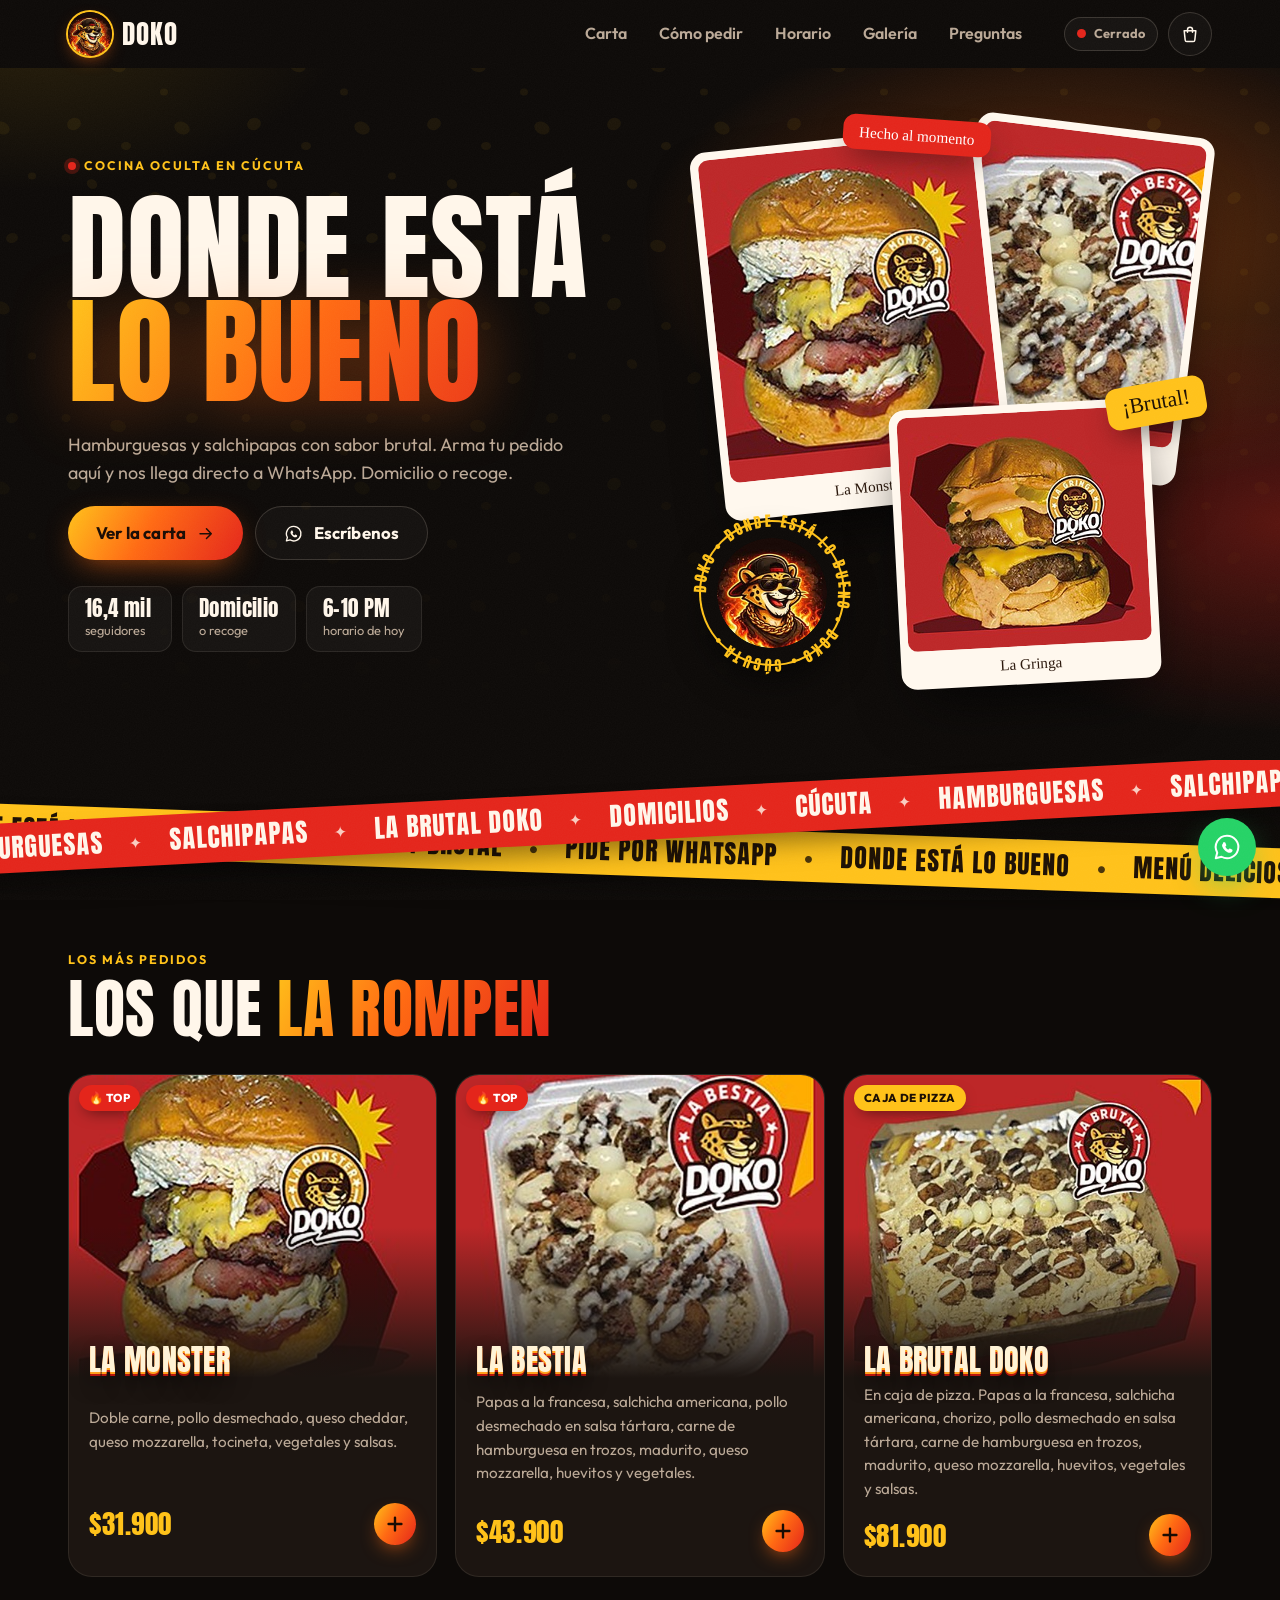
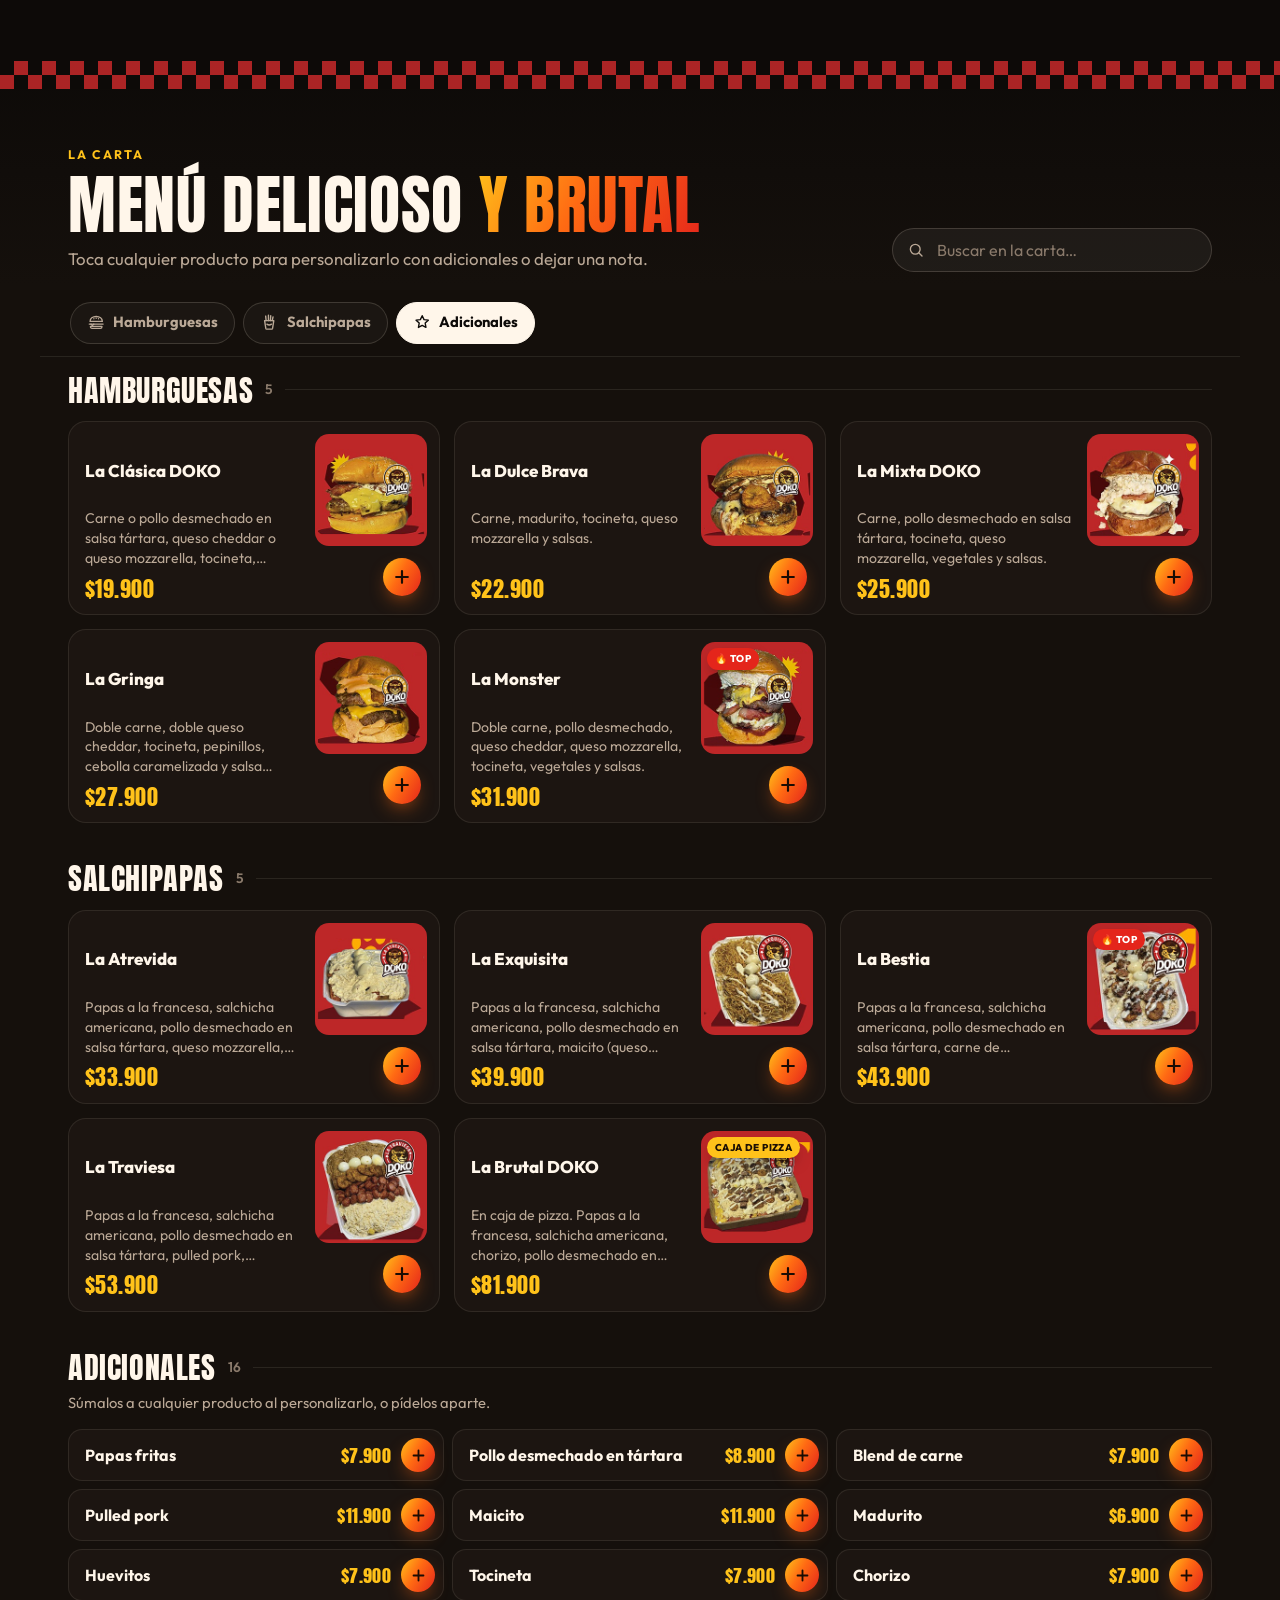
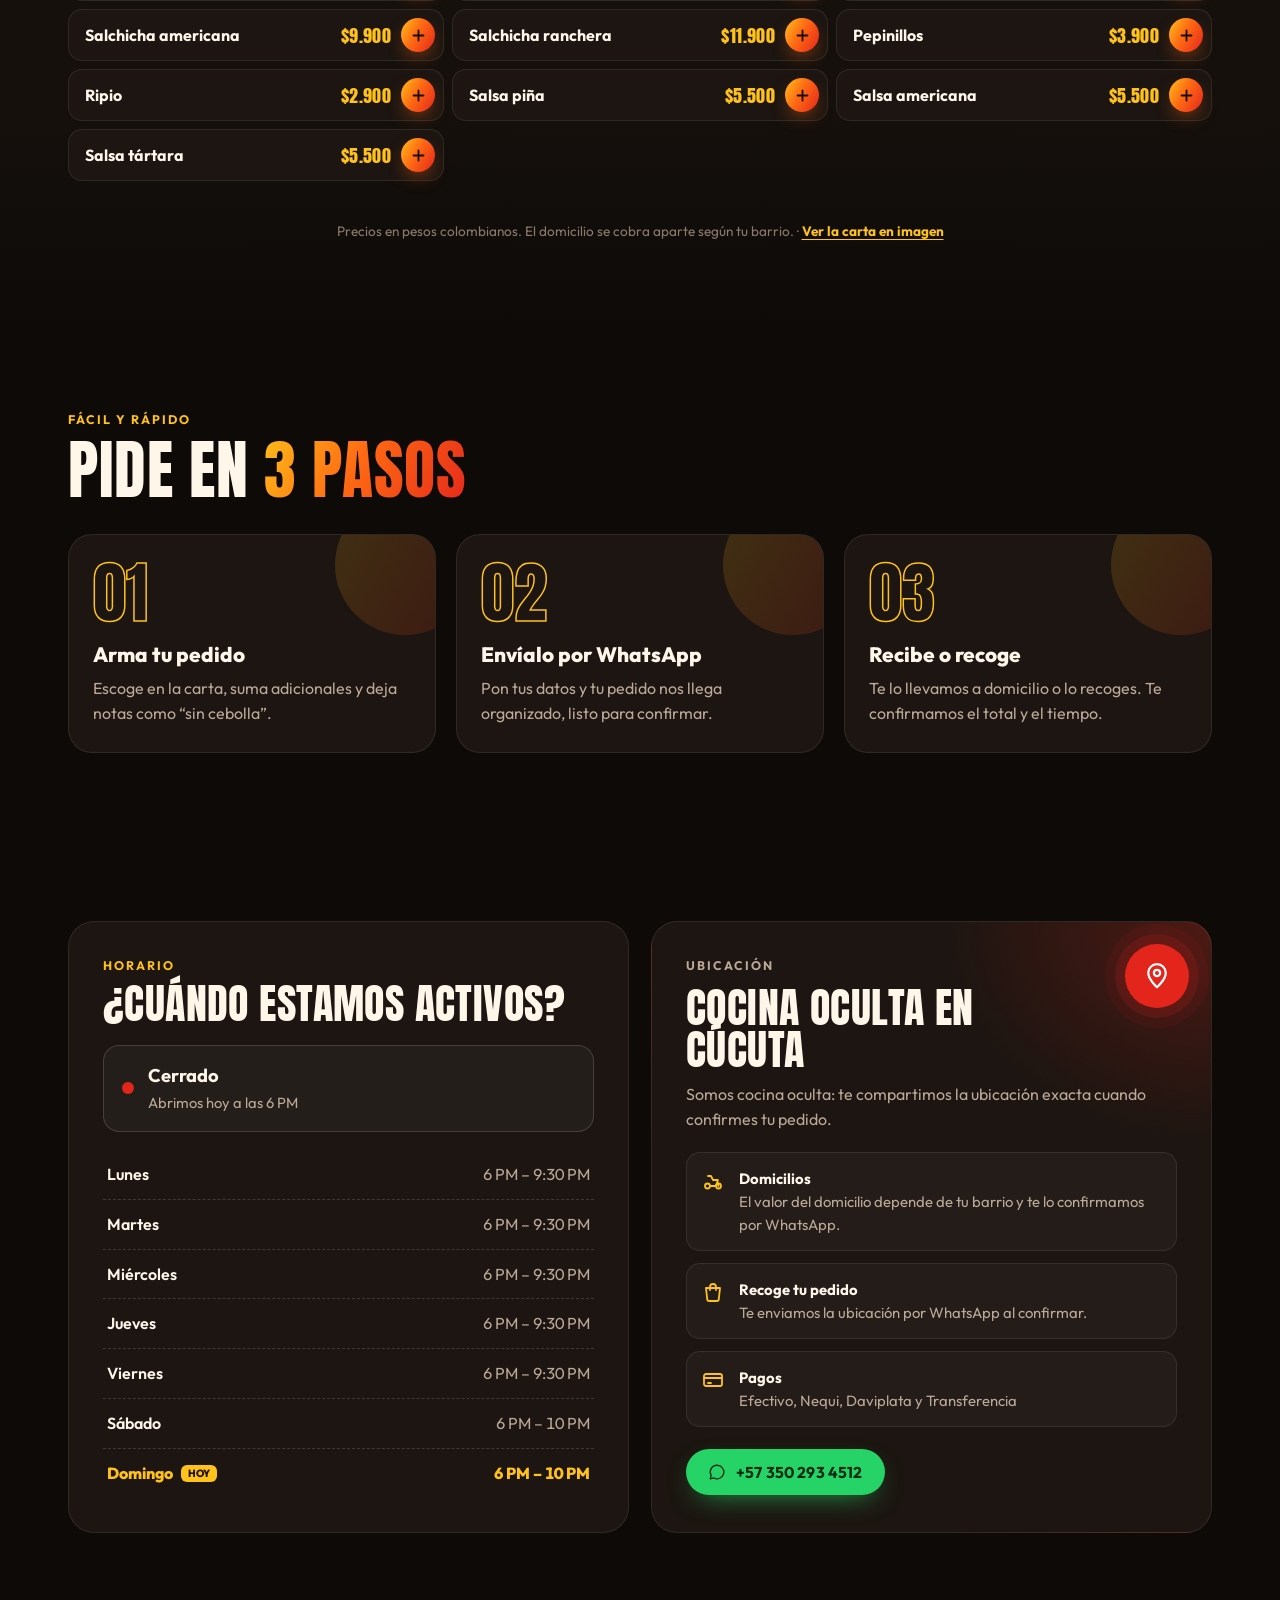
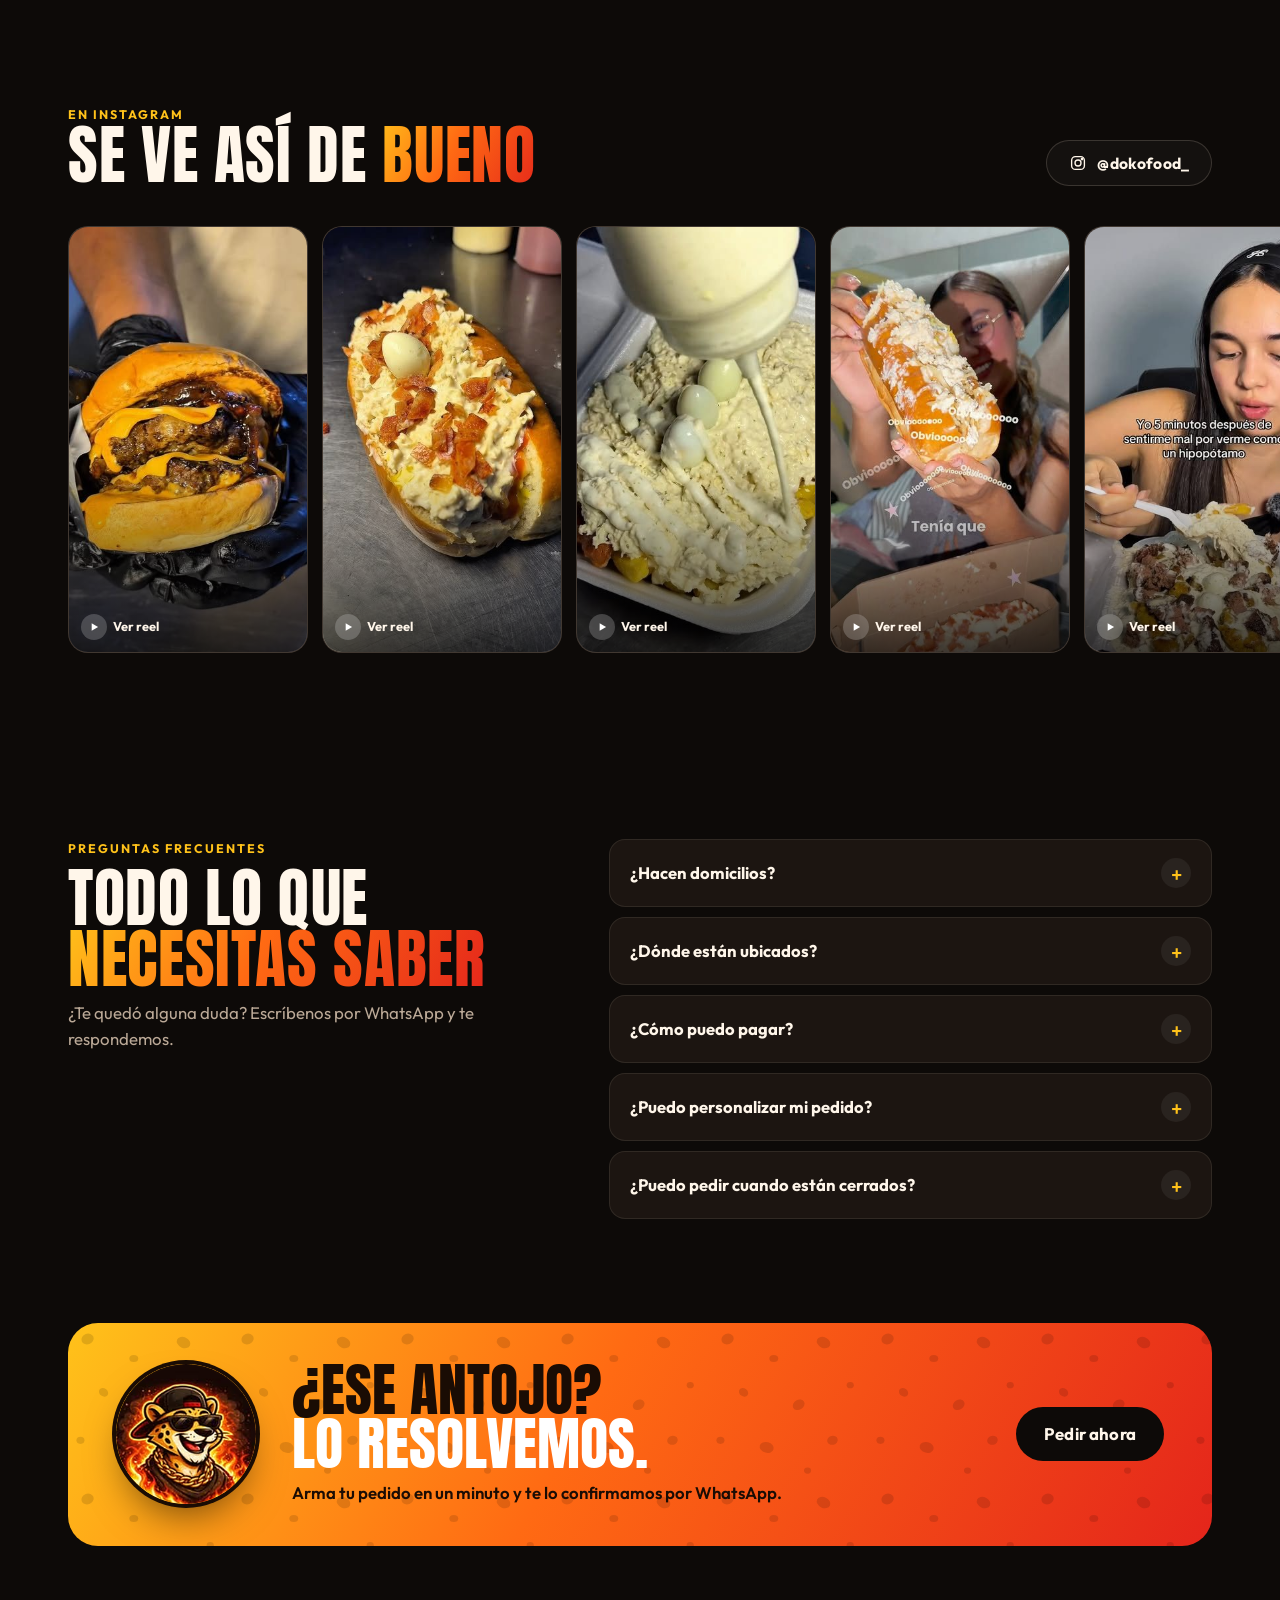
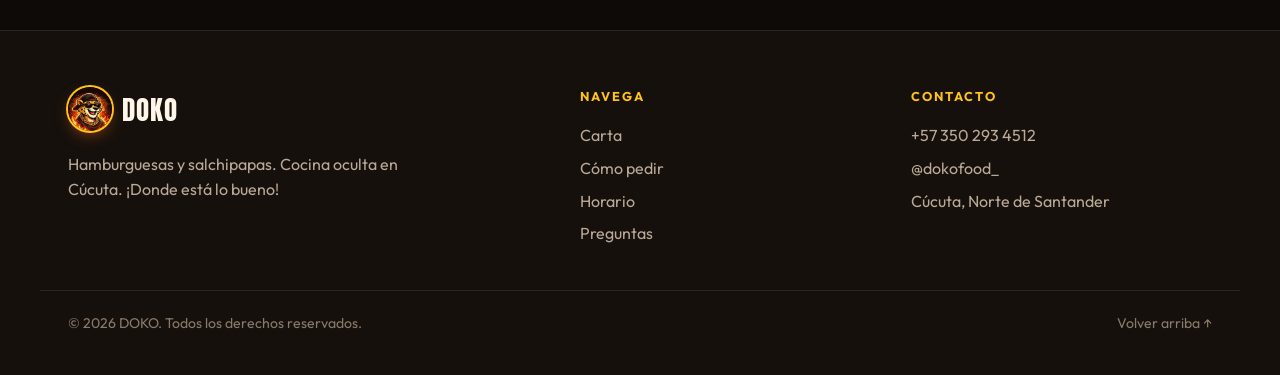
==== commit c480ad3b: "Carta oficial de DOKO: productos, precios y fotos reales - 5 hamburguesas, 5 salchipapas y 16 adicio" ====
--- a/index.html
+++ b/index.html
@@ -4,7 +4,7 @@
   <meta charset="utf-8">
   <meta name="viewport" content="width=device-width, initial-scale=1, viewport-fit=cover">
   <title>DOKO | Hamburguesas y Salchipapas en Cúcuta</title>
-  <meta name="description" content="DOKO — ¡Donde está lo bueno! Hamburguesas, salchipapas y perros brutales. Cocina oculta en Cúcuta: pide a domicilio o recoge, directo por WhatsApp.">
+  <meta name="description" content="DOKO — ¡Donde está lo bueno! Hamburguesas y salchipapas brutales: La Monster, La Bestia, La Brutal DOKO y más. Cocina oculta en Cúcuta: pide a domicilio o recoge, directo por WhatsApp.">
   <meta name="theme-color" content="#0d0a08">
   <link rel="icon" type="image/png" href="assets/img/logo-128.png">
   <link rel="apple-touch-icon" href="assets/img/logo-192.png">
@@ -13,8 +13,8 @@
   <meta property="og:type" content="website">
   <meta property="og:locale" content="es_CO">
   <meta property="og:title" content="DOKO | ¡Donde está lo bueno!">
-  <meta property="og:description" content="Hamburguesas, salchipapas y perros brutales en Cúcuta. Arma tu pedido y envíalo por WhatsApp.">
-  <meta property="og:image" content="assets/img/burger.jpg">
+  <meta property="og:description" content="Hamburguesas y salchipapas brutales en Cúcuta. Arma tu pedido y envíalo por WhatsApp.">
+  <meta property="og:image" content="assets/img/carta/la-monster.jpg">
   <meta name="twitter:card" content="summary_large_image">
 
   <link rel="preconnect" href="https://fonts.googleapis.com">
@@ -29,7 +29,7 @@
     "name": "DOKO",
     "slogan": "¡Donde está lo bueno!",
     "image": "assets/img/logo-512.png",
-    "servesCuisine": ["Hamburguesas", "Salchipapas", "Perros calientes", "Comidas rápidas"],
+    "servesCuisine": ["Hamburguesas", "Salchipapas", "Comidas rápidas"],
     "telephone": "+57 350 293 4512",
     "priceRange": "$$",
     "address": { "@type": "PostalAddress", "addressLocality": "Cúcuta", "addressRegion": "Norte de Santander", "addressCountry": "CO" },
@@ -84,7 +84,7 @@
             <span>Donde está</span>
             <span class="flame-text">lo bueno</span>
           </h1>
-          <p class="hero__lead" data-reveal>Hamburguesas, salchipapas y perros con sabor brutal. Arma tu pedido aquí y nos llega directo a WhatsApp. Domicilio o recoge.</p>
+          <p class="hero__lead" data-reveal>Hamburguesas y salchipapas con sabor brutal. Arma tu pedido aquí y nos llega directo a WhatsApp. Domicilio o recoge.</p>
           <div class="hero__ctas" data-reveal>
             <a class="btn btn--flame btn--lg" href="#carta">
               Ver la carta
@@ -103,9 +103,9 @@
         </div>
 
         <div class="hero__art" aria-hidden="true">
-          <figure class="shot shot--1"><img src="assets/img/burger.jpg" alt="" width="360" height="400" fetchpriority="high"><figcaption>Doble Brutal</figcaption></figure>
-          <figure class="shot shot--2"><img src="assets/img/salchipapa.jpg" alt="" width="360" height="530"><figcaption>Salchipapa DOKO</figcaption></figure>
-          <figure class="shot shot--3"><img src="assets/img/perro.jpg" alt="" width="360" height="460"><figcaption>Perro DOKO</figcaption></figure>
+          <figure class="shot shot--1"><img src="assets/img/carta/la-monster.jpg" alt="" width="480" height="480" fetchpriority="high"><figcaption>La Monster</figcaption></figure>
+          <figure class="shot shot--2"><img src="assets/img/carta/la-bestia.jpg" alt="" width="480" height="480"><figcaption>La Bestia</figcaption></figure>
+          <figure class="shot shot--3"><img src="assets/img/carta/la-gringa.jpg" alt="" width="480" height="480"><figcaption>La Gringa</figcaption></figure>
           <div class="seal">
             <svg class="seal__ring" viewBox="0 0 200 200">
               <defs><path id="seal-path" d="M100,100 m-78,0 a78,78 0 1,1 156,0 a78,78 0 1,1 -156,0"/></defs>
@@ -122,7 +122,7 @@
     <!-- ============ TAPES ============ -->
     <div class="tapes" aria-hidden="true">
       <div class="tape tape--red"><div class="tape__track" data-marquee>
-        <span>Hamburguesas</span><b>✦</b><span>Salchipapas</span><b>✦</b><span>Perros</span><b>✦</b><span>Domicilios</span><b>✦</b><span>Cúcuta</span><b>✦</b>
+        <span>Hamburguesas</span><b>✦</b><span>Salchipapas</span><b>✦</b><span>La Brutal DOKO</span><b>✦</b><span>Domicilios</span><b>✦</b><span>Cúcuta</span><b>✦</b>
       </div></div>
       <div class="tape tape--gold"><div class="tape__track tape__track--rev" data-marquee>
         <span>Donde está lo bueno</span><b>●</b><span>Menú delicioso y brutal</span><b>●</b><span>Pide por WhatsApp</span><b>●</b>
@@ -147,7 +147,7 @@
           <header class="section__head" data-reveal>
             <p class="eyebrow">La carta</p>
             <h2 id="menu-title" class="section__title">Menú delicioso <span class="flame-text">y brutal</span></h2>
-            <p class="section__sub">Toca cualquier producto para personalizarlo con adiciones o dejar una nota.</p>
+            <p class="section__sub">Toca cualquier producto para personalizarlo con adicionales o dejar una nota.</p>
           </header>
           <label class="search">
             <svg viewBox="0 0 24 24" aria-hidden="true"><circle cx="11" cy="11" r="6.5"/><path d="m16 16 4 4"/></svg>
@@ -161,7 +161,7 @@
 
         <div class="menu__list" data-menu></div>
         <p class="menu__empty" data-menu-empty hidden>No encontramos nada con esa búsqueda 😕 Prueba con “salchipapa” o “tocineta”.</p>
-        <p class="menu__note">Los precios están en pesos colombianos e incluyen impuestos. El domicilio se cobra aparte según tu barrio.</p>
+        <p class="menu__note">Precios en pesos colombianos. El domicilio se cobra aparte según tu barrio. · <a href="assets/img/carta/carta-completa.jpg" target="_blank" rel="noopener">Ver la carta en imagen</a></p>
       </div>
     </section>
 
@@ -176,7 +176,7 @@
           <li class="step" data-reveal>
             <span class="step__num">01</span>
             <h3>Arma tu pedido</h3>
-            <p>Escoge en la carta, agrega adiciones y deja notas como “sin cebolla”.</p>
+            <p>Escoge en la carta, suma adicionales y deja notas como “sin cebolla”.</p>
           </li>
           <li class="step" data-reveal>
             <span class="step__num">02</span>
@@ -267,7 +267,7 @@
           </details>
           <details class="faq__item" data-reveal>
             <summary>¿Puedo personalizar mi pedido?</summary>
-            <p>¡Claro! Al tocar un producto puedes agregar adiciones (tocineta, queso, huevos de codorniz…) y escribir notas como “sin cebolla” o “salsas aparte”.</p>
+            <p>¡Claro! Al tocar un producto puedes sumarle adicionales (tocineta, maicito, huevitos, pulled pork, salsas…) y escribir notas como “sin cebolla” o “salsas aparte”.</p>
           </details>
           <details class="faq__item" data-reveal>
             <summary>¿Puedo pedir cuando están cerrados?</summary>
@@ -297,7 +297,7 @@
     <div class="container footer__grid">
       <div class="footer__brand">
         <a class="brand" href="#inicio"><img class="brand__logo" src="assets/img/logo-128.png" alt="" width="44" height="44" loading="lazy"><span class="brand__name">DOKO</span></a>
-        <p>Hamburguesas, salchipapas y perros. Cocina oculta en Cúcuta. ¡Donde está lo bueno!</p>
+        <p>Hamburguesas y salchipapas. Cocina oculta en Cúcuta. ¡Donde está lo bueno!</p>
       </div>
       <div>
         <h3>Navega</h3>
--- a/css/styles.css
+++ b/css/styles.css
@@ -16,6 +16,7 @@
 
   --red: #e4251b;
   --red-2: #b8160f;
+  --carta-red: #bd2728; /* rojo de fondo de la carta oficial */
   --orange: #ff6a13;
   --gold: #ffc21a;
   --green: #25d366;
@@ -342,6 +343,11 @@
 .add-btn svg { stroke-width: 2.6; }
 .add-btn:hover { transform: rotate(90deg) scale(1.06); }
 .add-btn:active { transform: scale(0.9); }
+.add-btn--sm { width: 34px; height: 34px; font-size: 17px; }
+
+/* Fotos de la carta: recortes sobre el rojo oficial */
+.item__media, .feat__media, .pd__media, .line__media { background: var(--carta-red); }
+.feat__media img, .pd__media img { object-fit: contain; }
 
 /* ---------- Featured ---------- */
 .featured { padding-top: 40px; }
@@ -367,13 +373,34 @@
 .feat:hover .feat__media img { transform: scale(1.06); }
 .feat__media::after { content: ''; position: absolute; inset: 50% 0 0; background: linear-gradient(transparent, var(--surface)); }
 .feat__body { position: relative; display: grid; gap: 8px; padding: 0 20px 20px; margin-top: -34px; z-index: 1; }
-.feat__name { font-family: var(--font-display); font-weight: 400; text-transform: uppercase; font-size: 1.9rem; line-height: 1; letter-spacing: 0.01em; }
+.feat__name {
+  font-family: var(--font-display); font-weight: 400; text-transform: uppercase; font-size: 1.9rem; line-height: 1; letter-spacing: 0.01em;
+  color: #fff3d6; text-shadow: 0 2px 0 #ff9f1a, 0 4px 0 var(--red-2), 0 10px 20px rgba(0, 0, 0, 0.5);
+}
 .feat__desc { color: var(--muted); font-size: 0.95rem; }
 .feat__row { display: flex; align-items: center; justify-content: space-between; margin-top: 6px; }
 .feat__row .price { font-size: 1.7rem; }
 
 /* ---------- Menu ---------- */
 .menu { background: linear-gradient(180deg, transparent, var(--bg-2) 12%, var(--bg-2) 88%, transparent); }
+/* Cuadros rojo/negro como en la carta */
+.menu::before {
+  content: ''; position: absolute; top: 0; left: 0; right: 0; height: 28px;
+  background: repeating-conic-gradient(var(--carta-red) 0 25%, #0d0a08 0 50%) 0 0 / 28px 28px;
+  opacity: 0.9;
+}
+.menu__cat-sub { color: var(--muted); font-size: 0.92rem; margin: -6px 0 14px; }
+.addons { display: grid; gap: 8px; }
+@media (min-width: 640px) { .addons { grid-template-columns: repeat(2, 1fr); } }
+@media (min-width: 1000px) { .addons { grid-template-columns: repeat(3, 1fr); } }
+.addon {
+  display: flex; align-items: center; gap: 10px; padding: 8px 8px 8px 16px; border-radius: 14px; cursor: pointer;
+  background: var(--surface); border: 1px solid var(--line); transition: border-color 0.2s, background-color 0.2s;
+}
+.addon:hover { border-color: rgba(255, 194, 26, 0.35); background: var(--surface-2); }
+.addon__name { flex: 1; font-weight: 700; min-width: 0; }
+.addon__price { font-family: var(--font-display); font-size: 1.15rem; letter-spacing: 0.02em; color: var(--gold); }
+.addon.in-cart .item__qty { display: inline-block; }
 .menu__top { display: grid; gap: 4px; margin-bottom: 14px; }
 .menu__top .section__head { margin-bottom: 14px; }
 @media (min-width: 900px) {
@@ -431,7 +458,7 @@
 .item__foot { display: flex; align-items: center; gap: 10px; margin-top: auto; padding-top: 4px; }
 .item__media { position: relative; width: 112px; height: 112px; border-radius: 14px; overflow: hidden; align-self: start; }
 .item__media img { width: 100%; height: 100%; object-fit: cover; }
-.item__media .badge { top: 6px; left: 6px; font-size: 0.62rem; padding: 3px 8px; }
+.item__media .badge { top: 6px; left: 6px; font-size: 0.62rem; padding: 3px 8px; white-space: nowrap; }
 .item .add-btn { position: absolute; right: 18px; bottom: 18px; width: 38px; height: 38px; font-size: 20px; }
 .item__qty {
   display: none; padding: 2px 9px; border-radius: 999px; font-size: 0.75rem; font-weight: 800;
@@ -441,6 +468,7 @@
 
 .menu__empty { text-align: center; color: var(--muted); padding: 30px 0; }
 .menu__note { margin-top: 8px; text-align: center; color: var(--dim); font-size: 0.85rem; }
+.menu__note a { color: var(--gold); font-weight: 700; text-decoration: underline; text-underline-offset: 3px; }
 
 /* ---------- Steps ---------- */
 .steps__list { display: grid; gap: 16px; counter-reset: s; }
@@ -590,7 +618,7 @@
 .wa-float svg { stroke-width: 1.6; }
 @media (max-width: 899px) {
   .wa-float { width: 52px; height: 52px; font-size: 27px; }
-  .has-order-bar .wa-float { transform: scale(0); pointer-events: none; }
+  .has-order-bar .wa-float, .in-menu .wa-float { transform: scale(0); pointer-events: none; }
 }
 @media (min-width: 900px) { .wa-float { right: 24px; bottom: 24px; } }
 
@@ -625,7 +653,9 @@
   background: var(--bg-2); border: 1px solid var(--line-2); border-bottom: 0;
 }
 @media (min-width: 640px) { .pd { border-radius: 26px; border-bottom: 1px solid var(--line-2); max-height: 88dvh; } }
-.pd__media { position: relative; height: min(230px, 30dvh); flex: none; }
+.pd__media { position: relative; height: min(270px, 32dvh); flex: none; }
+.pd__extras { display: grid; gap: 0 8px; }
+@media (min-width: 520px) { .pd__extras { grid-template-columns: 1fr 1fr; } .pd__extras .opt { padding: 11px 12px; gap: 10px; } .pd__extras .opt__name { font-size: 0.92rem; } }
 .pd__media img { width: 100%; height: 100%; object-fit: cover; }
 .pd__media::after { content: ''; position: absolute; inset: 40% 0 0; background: linear-gradient(transparent, var(--bg-2)); }
 .pd__close { position: absolute; top: 12px; right: 12px; z-index: 2; background: rgba(13, 10, 8, 0.6); backdrop-filter: blur(6px); }
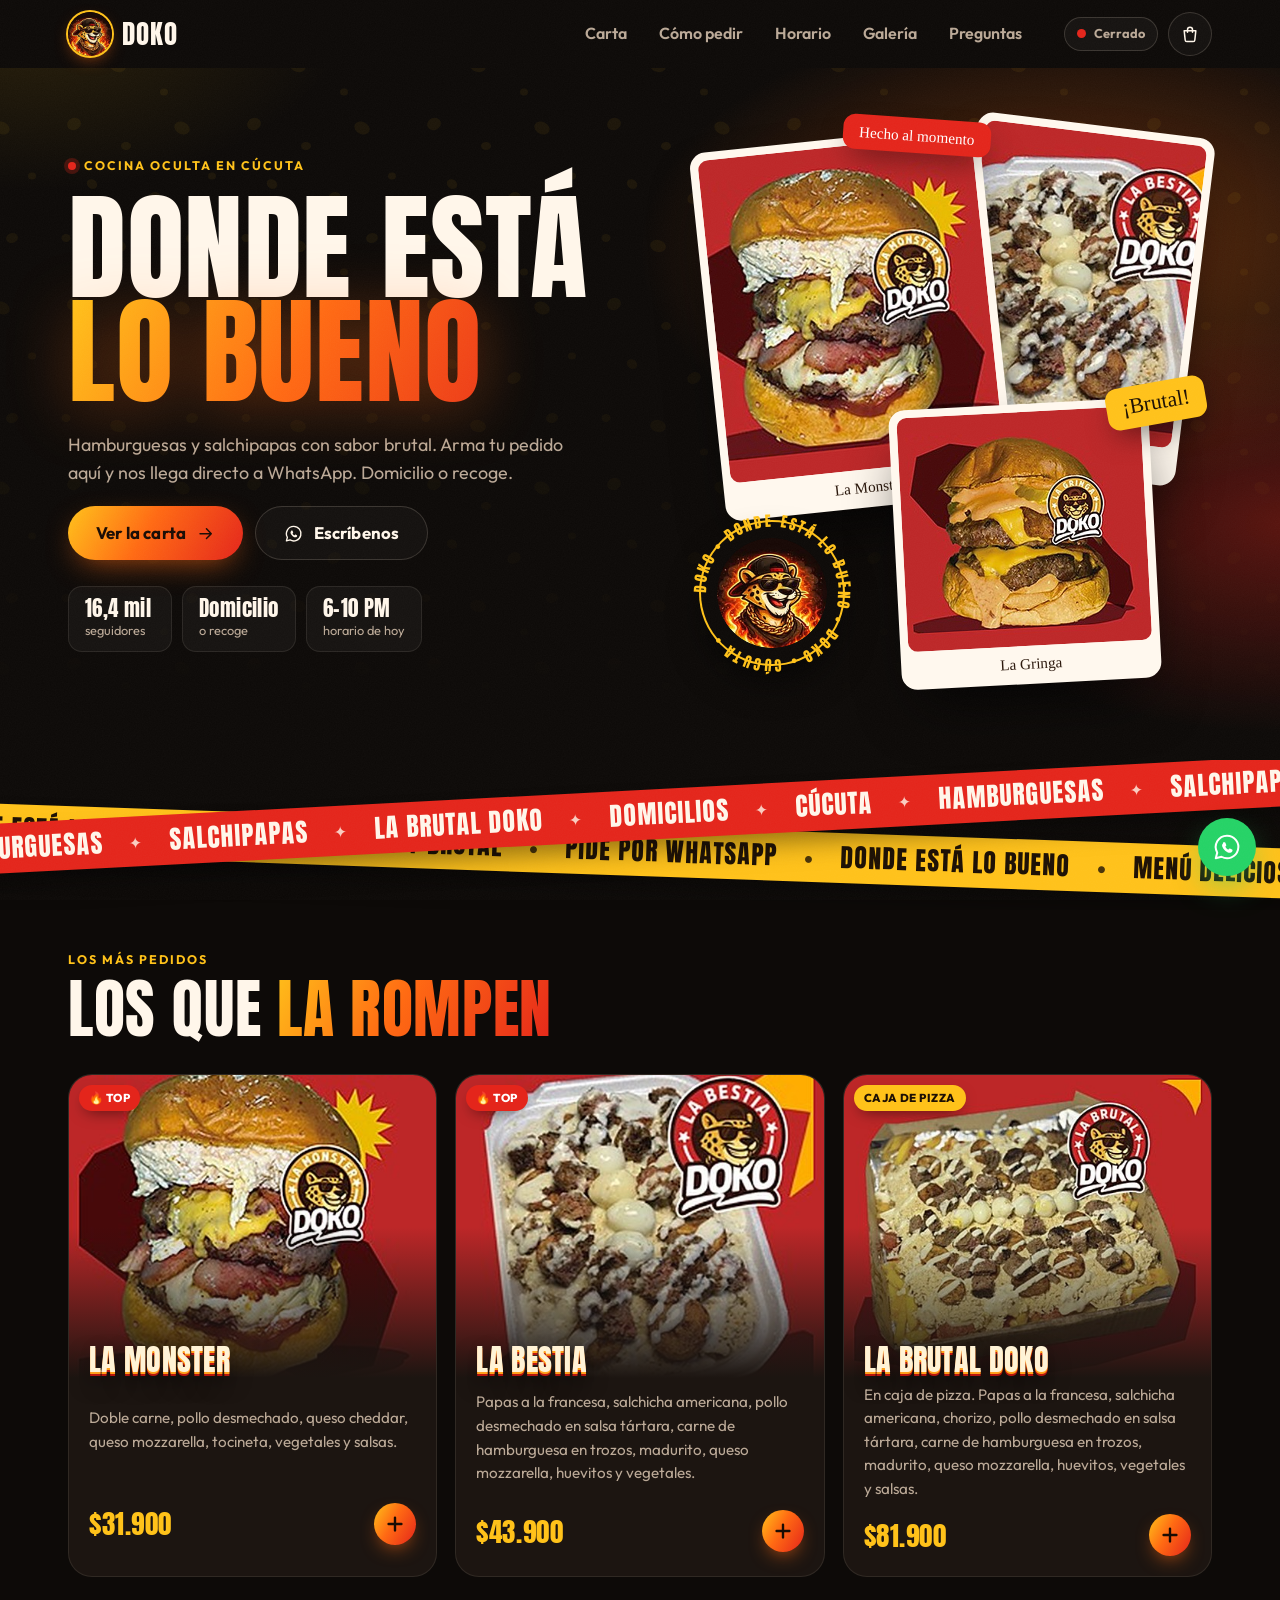
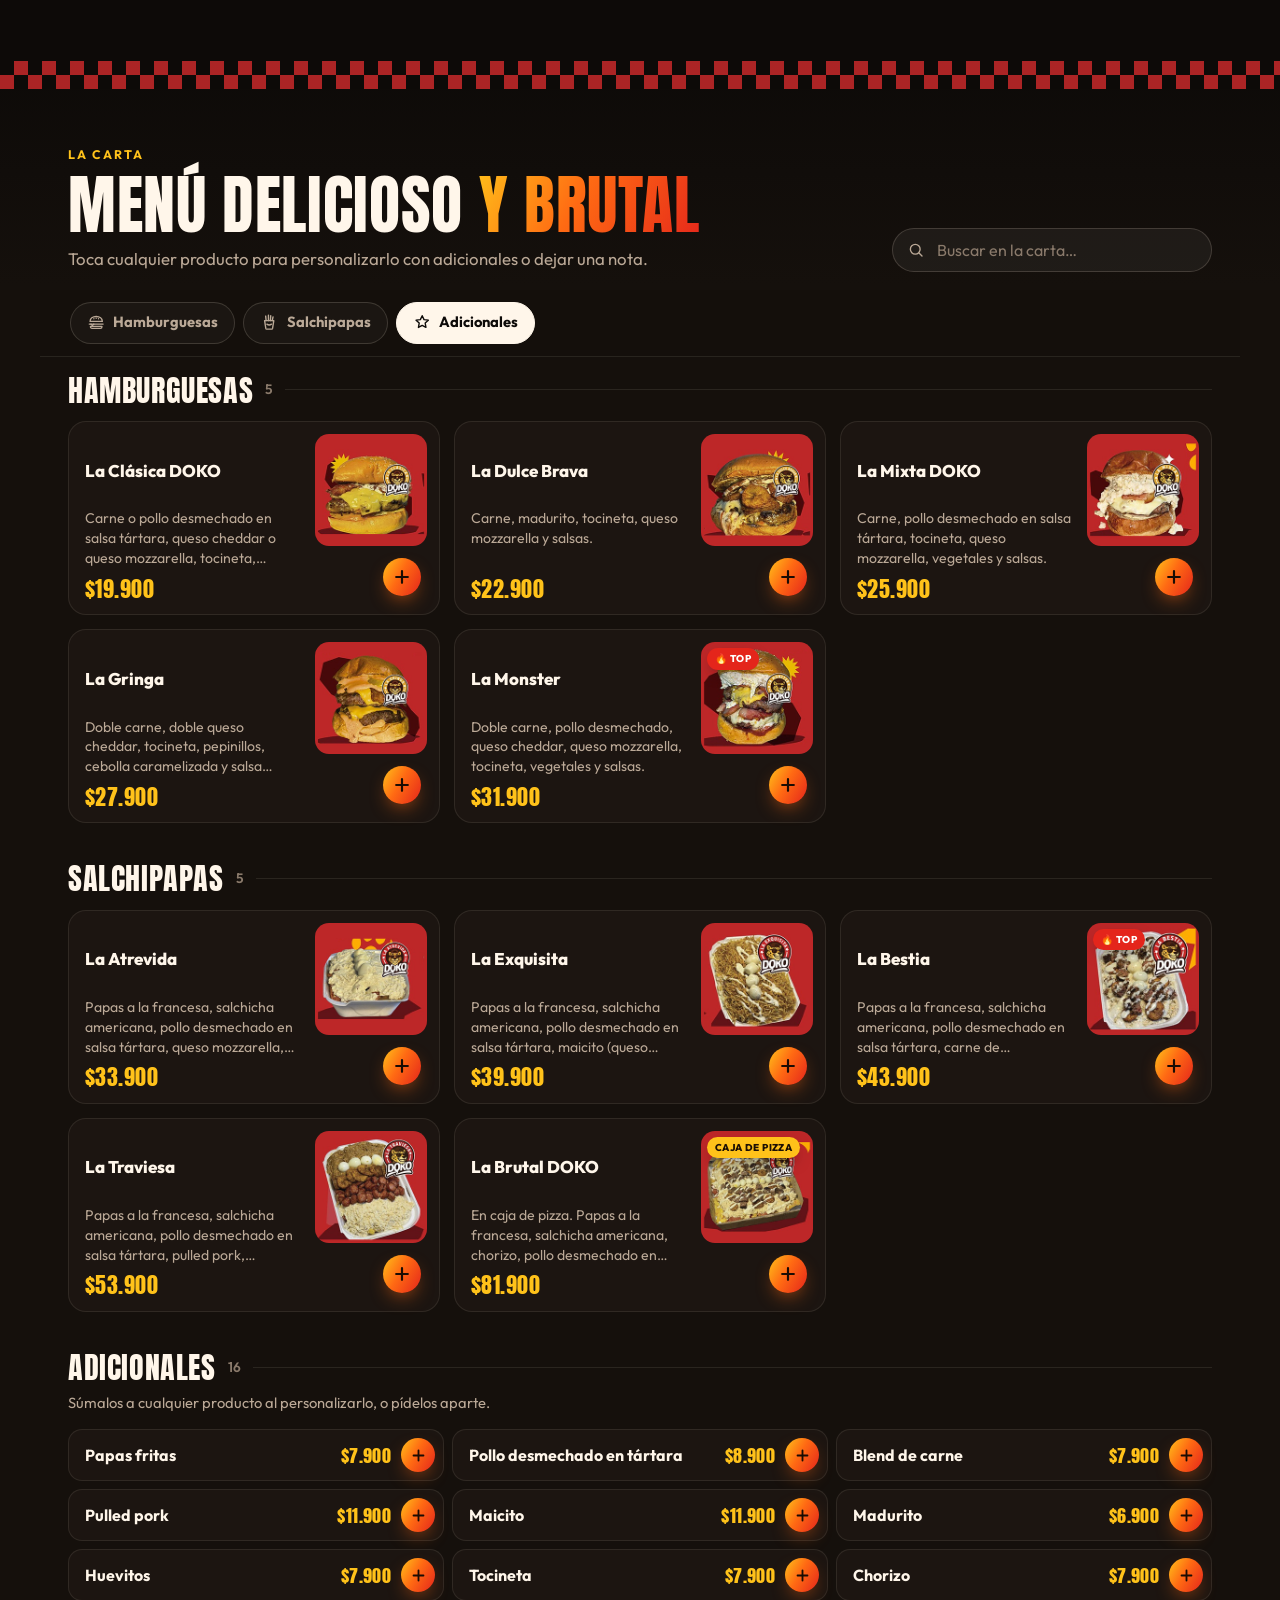
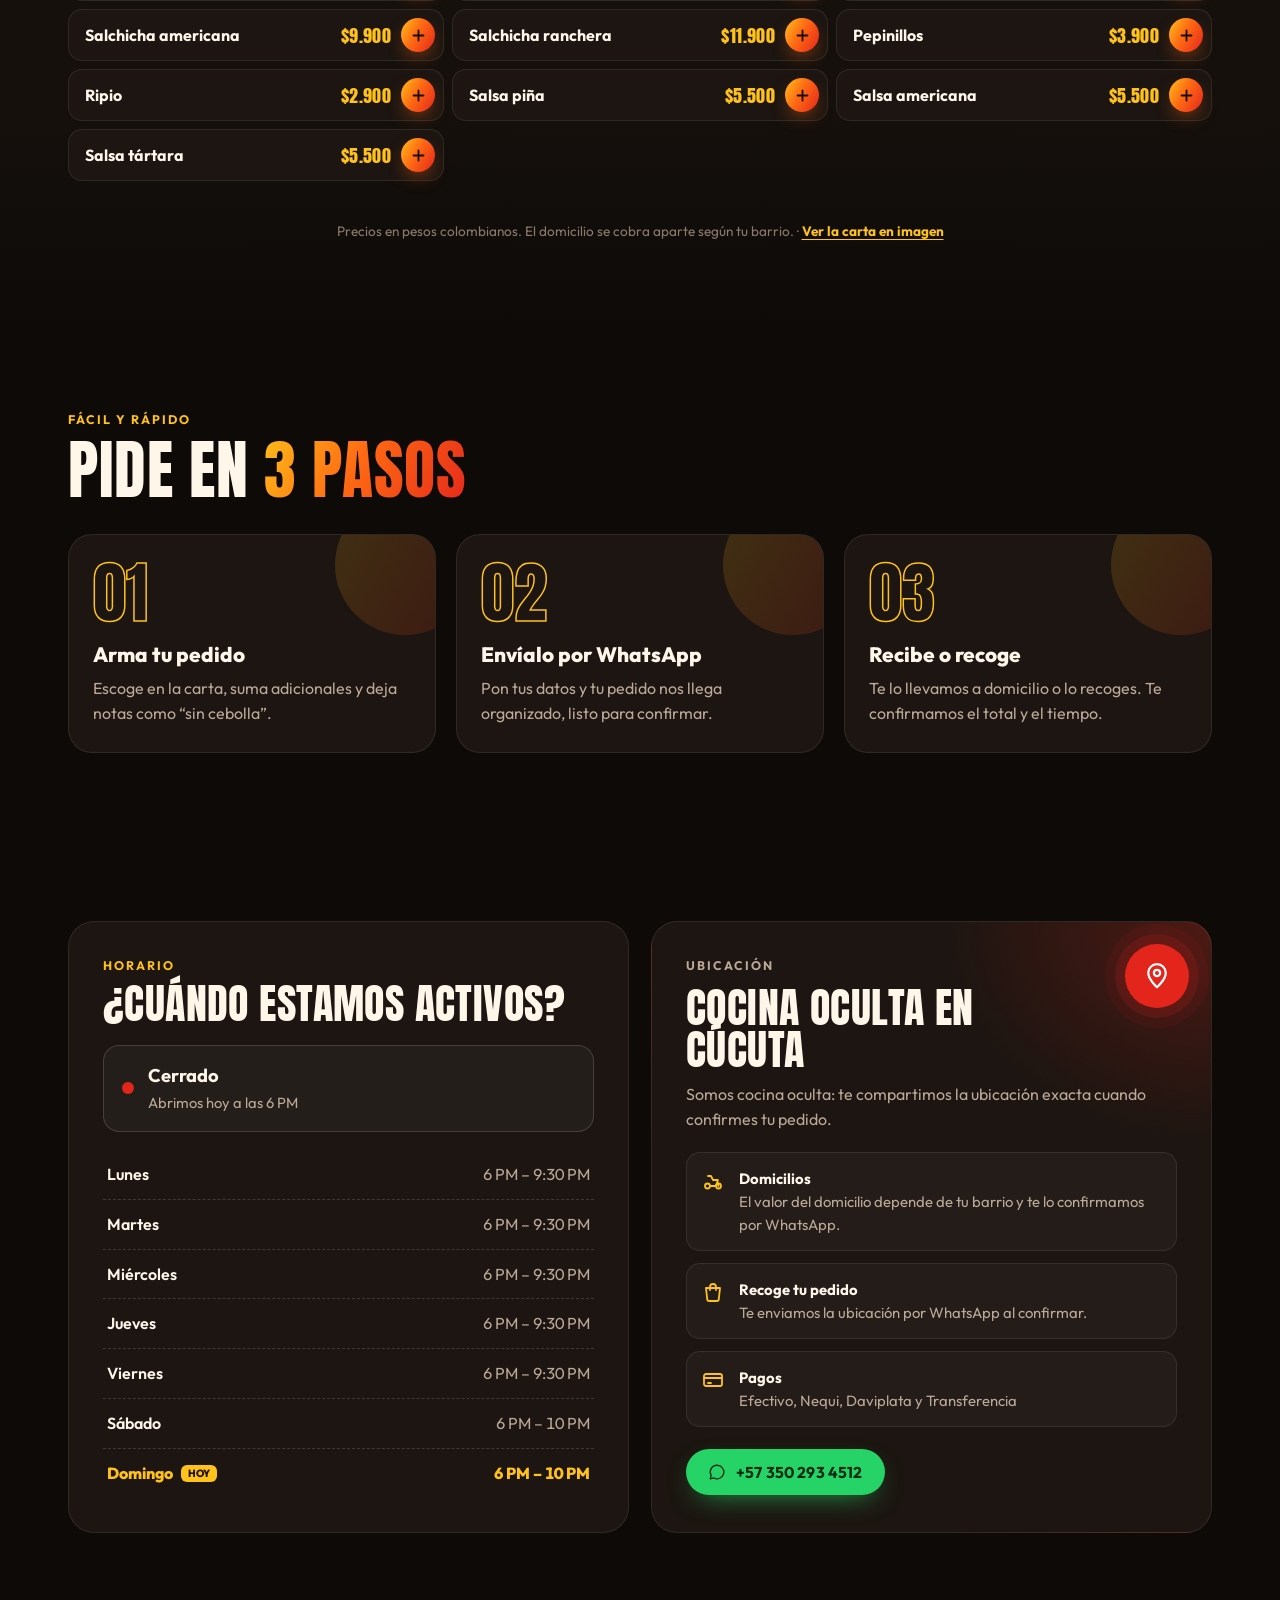
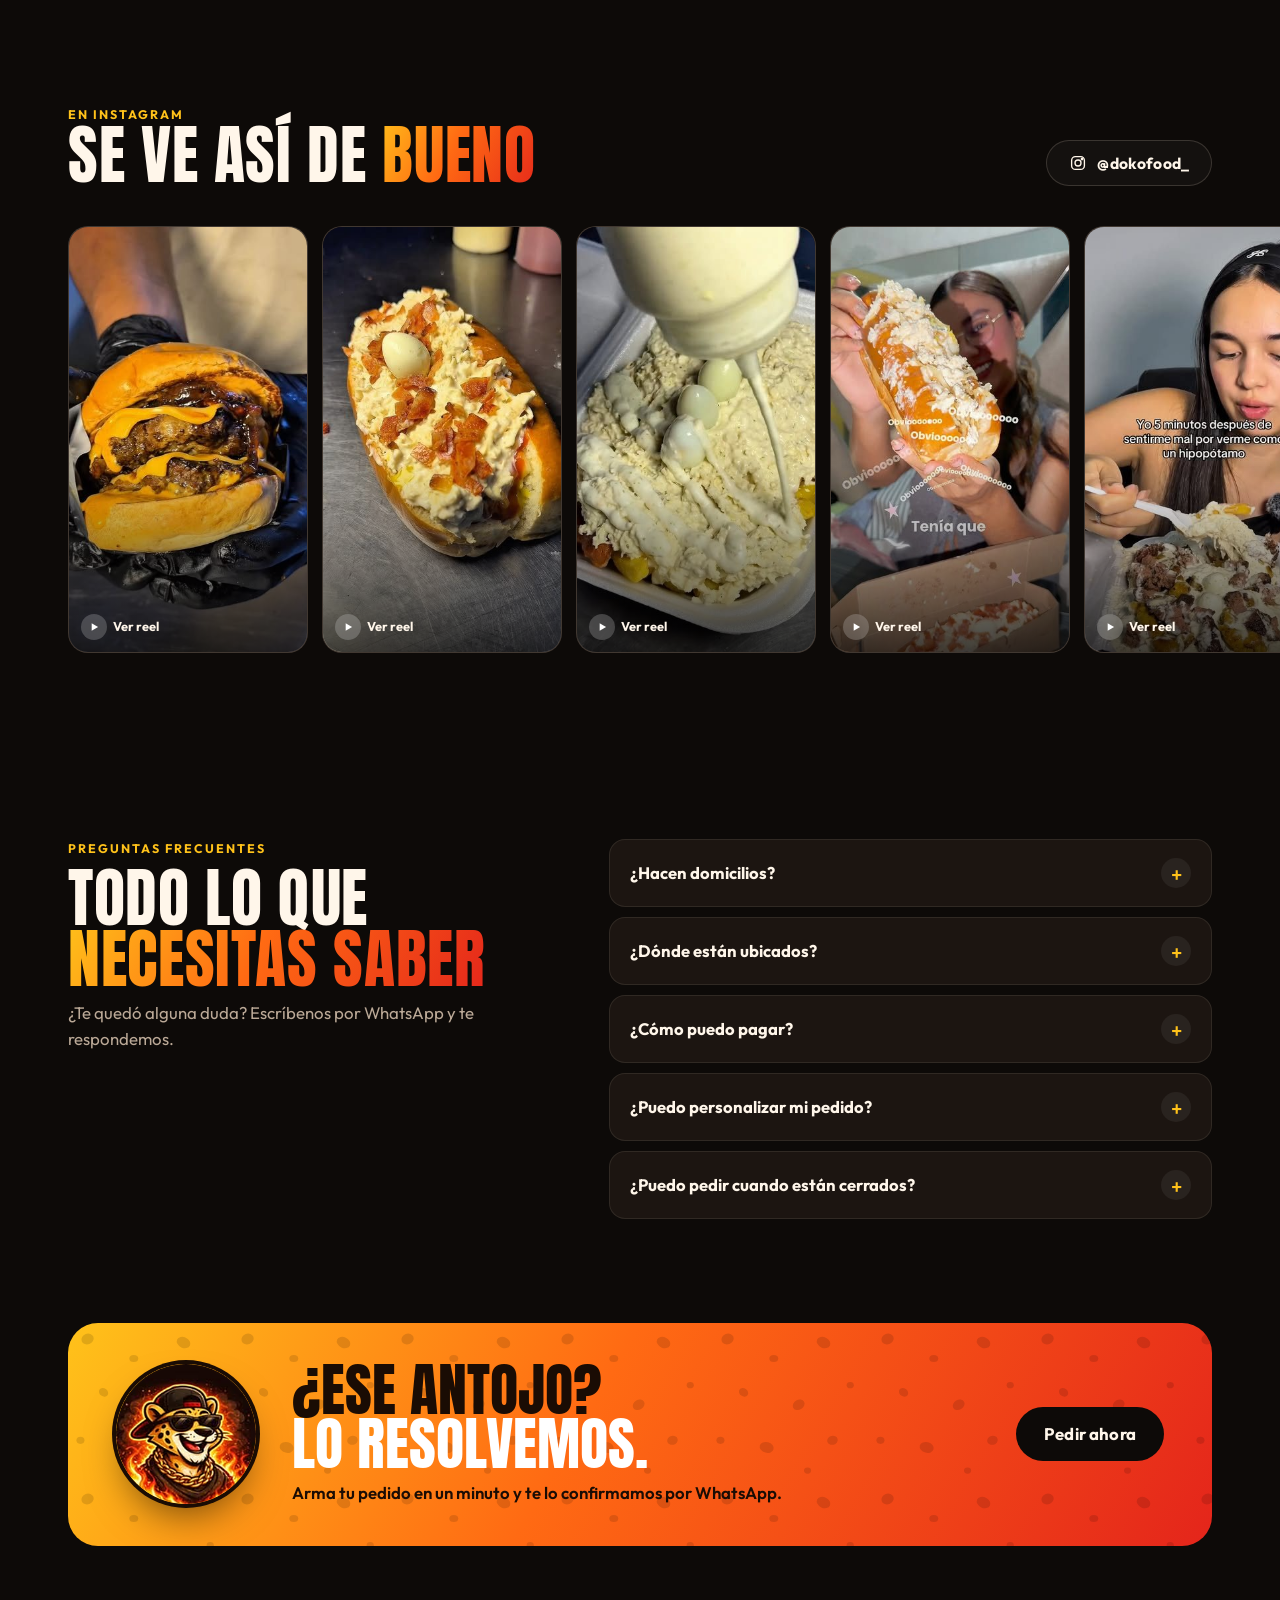
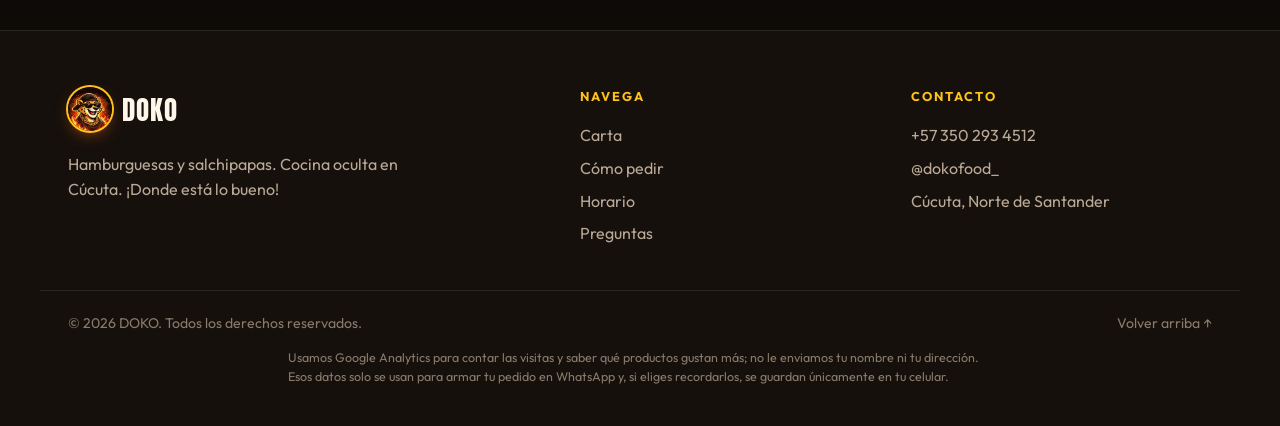
==== commit dfdb82cc: "Analítica de clientes con Firebase y encabezados de seguridad - Google Analytics (Firebase, proyecto" ====
--- a/index.html
+++ b/index.html
@@ -316,6 +316,7 @@
       <span>© <span data-year>2026</span> DOKO. Todos los derechos reservados.</span>
       <a href="#inicio">Volver arriba ↑</a>
     </div>
+    <p class="container footer__note">Usamos Google Analytics para contar las visitas y saber qué productos gustan más; no le enviamos tu nombre ni tu dirección. Esos datos solo se usan para armar tu pedido en WhatsApp y, si eliges recordarlos, se guardan únicamente en tu celular.</p>
   </footer>
 
   <!-- ============ MOBILE ORDER BAR ============ -->
--- a/css/styles.css
+++ b/css/styles.css
@@ -590,6 +590,7 @@
 .footer li { padding: 4px 0; color: var(--muted); }
 .footer li a:hover { color: var(--text); }
 .footer__bottom { display: flex; flex-wrap: wrap; justify-content: space-between; gap: 10px; margin-top: 40px; padding-top: 22px; border-top: 1px solid var(--line); color: var(--dim); font-size: 0.88rem; }
+.footer__note { margin-top: 14px; color: var(--dim); font-size: 0.78rem; line-height: 1.5; max-width: 760px; }
 
 /* ---------- Floating bits ---------- */
 .order-bar {
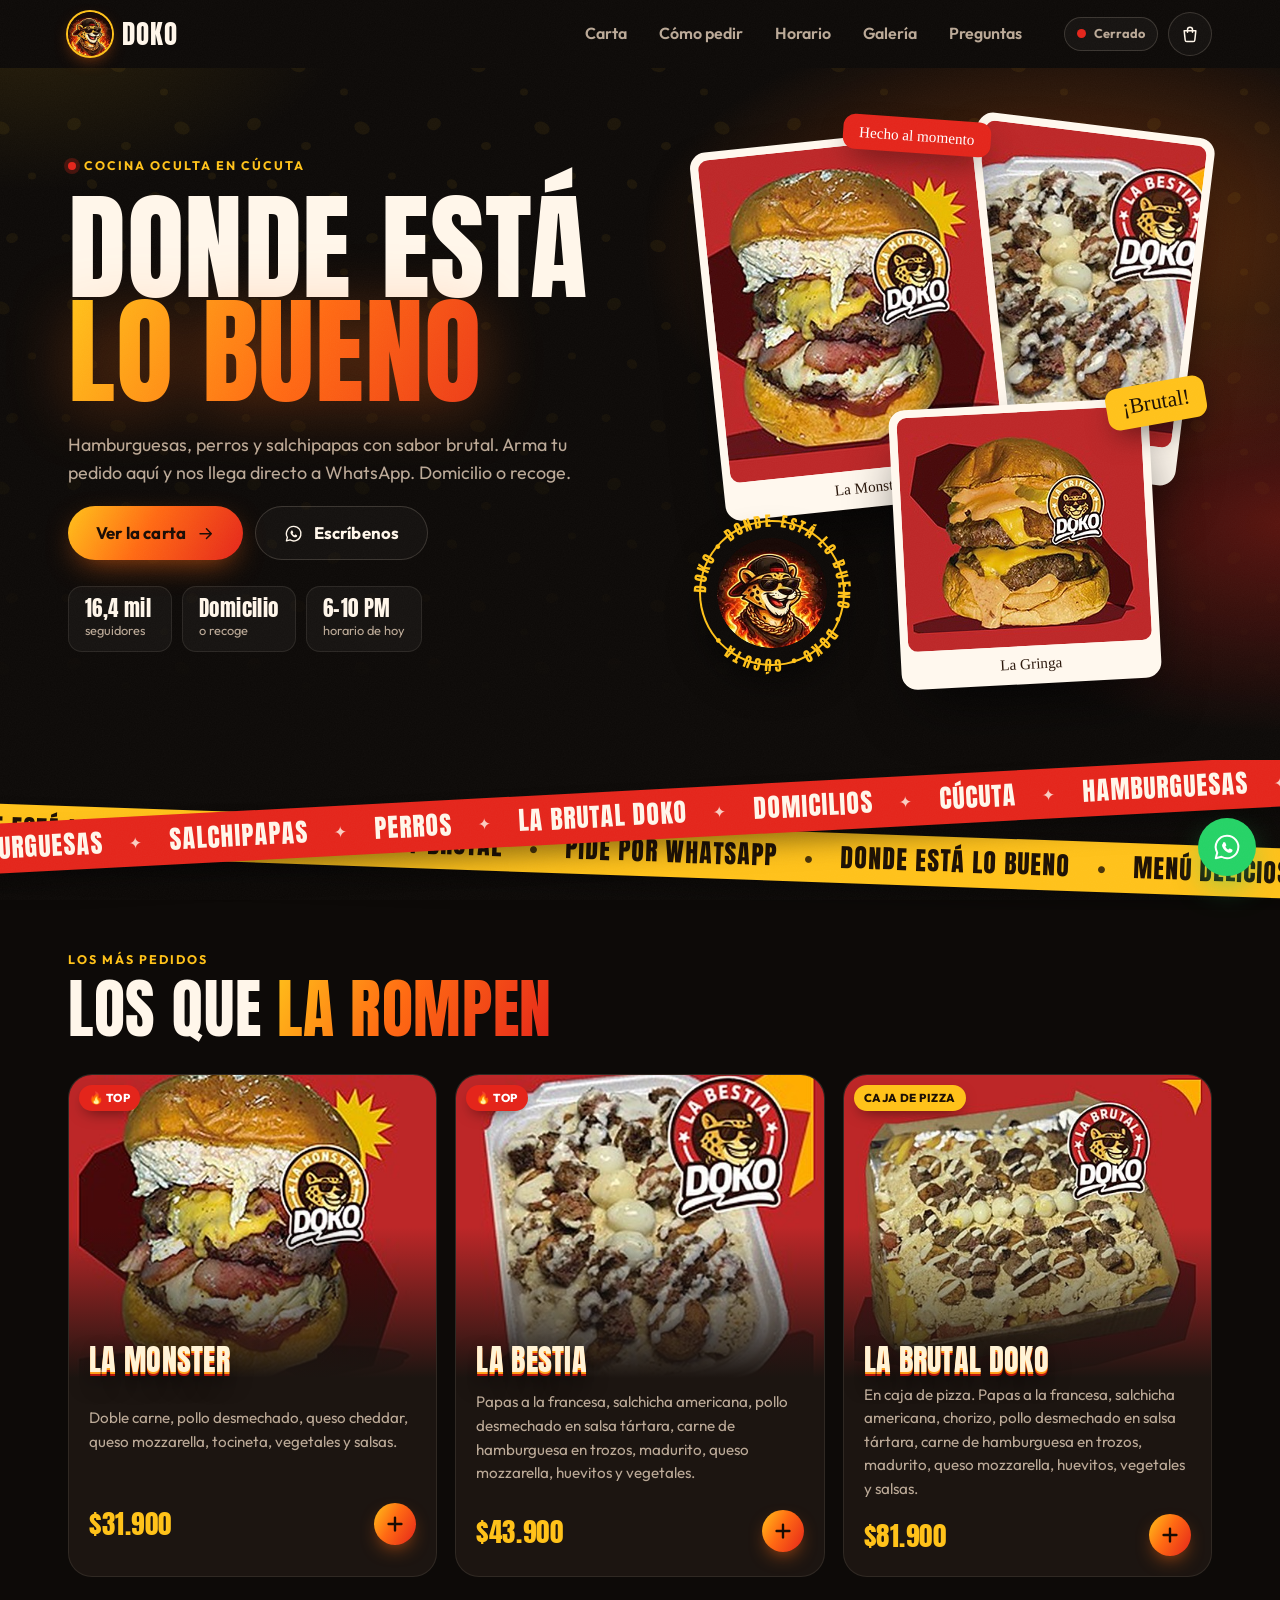
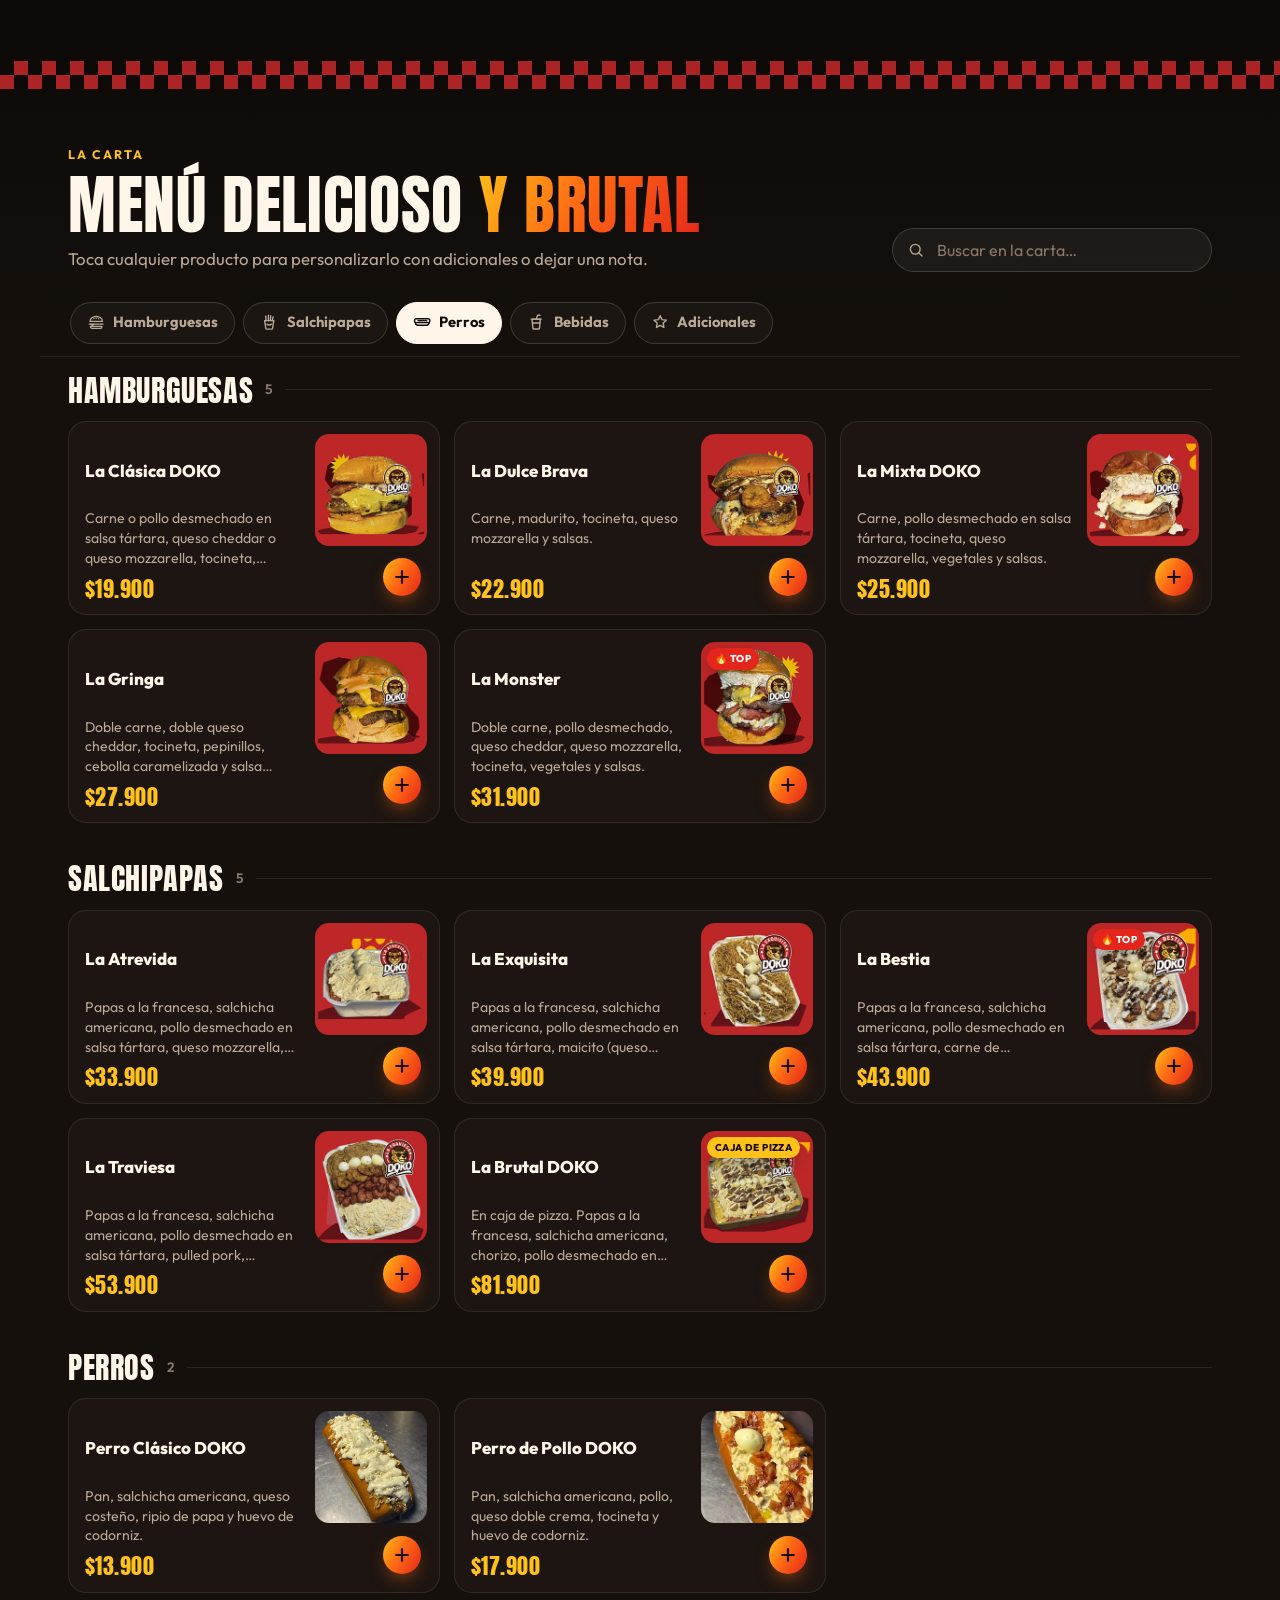
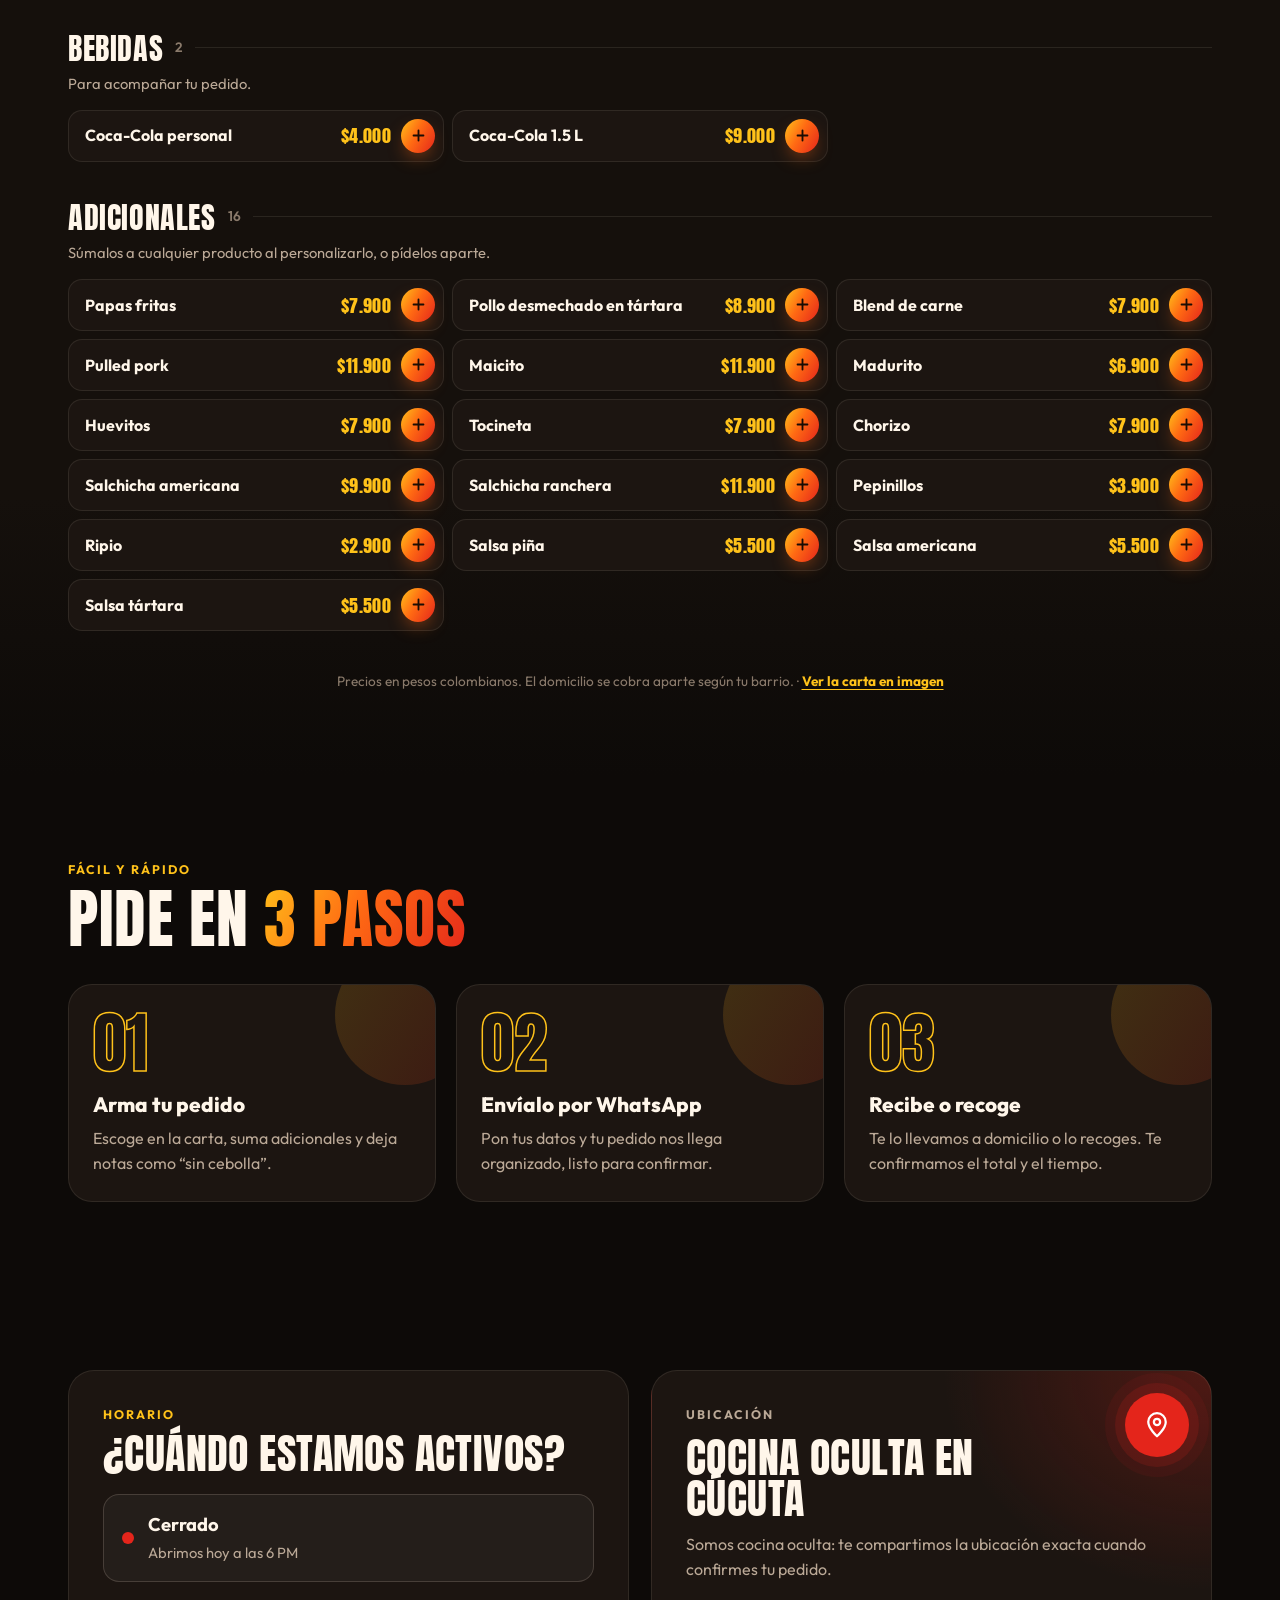
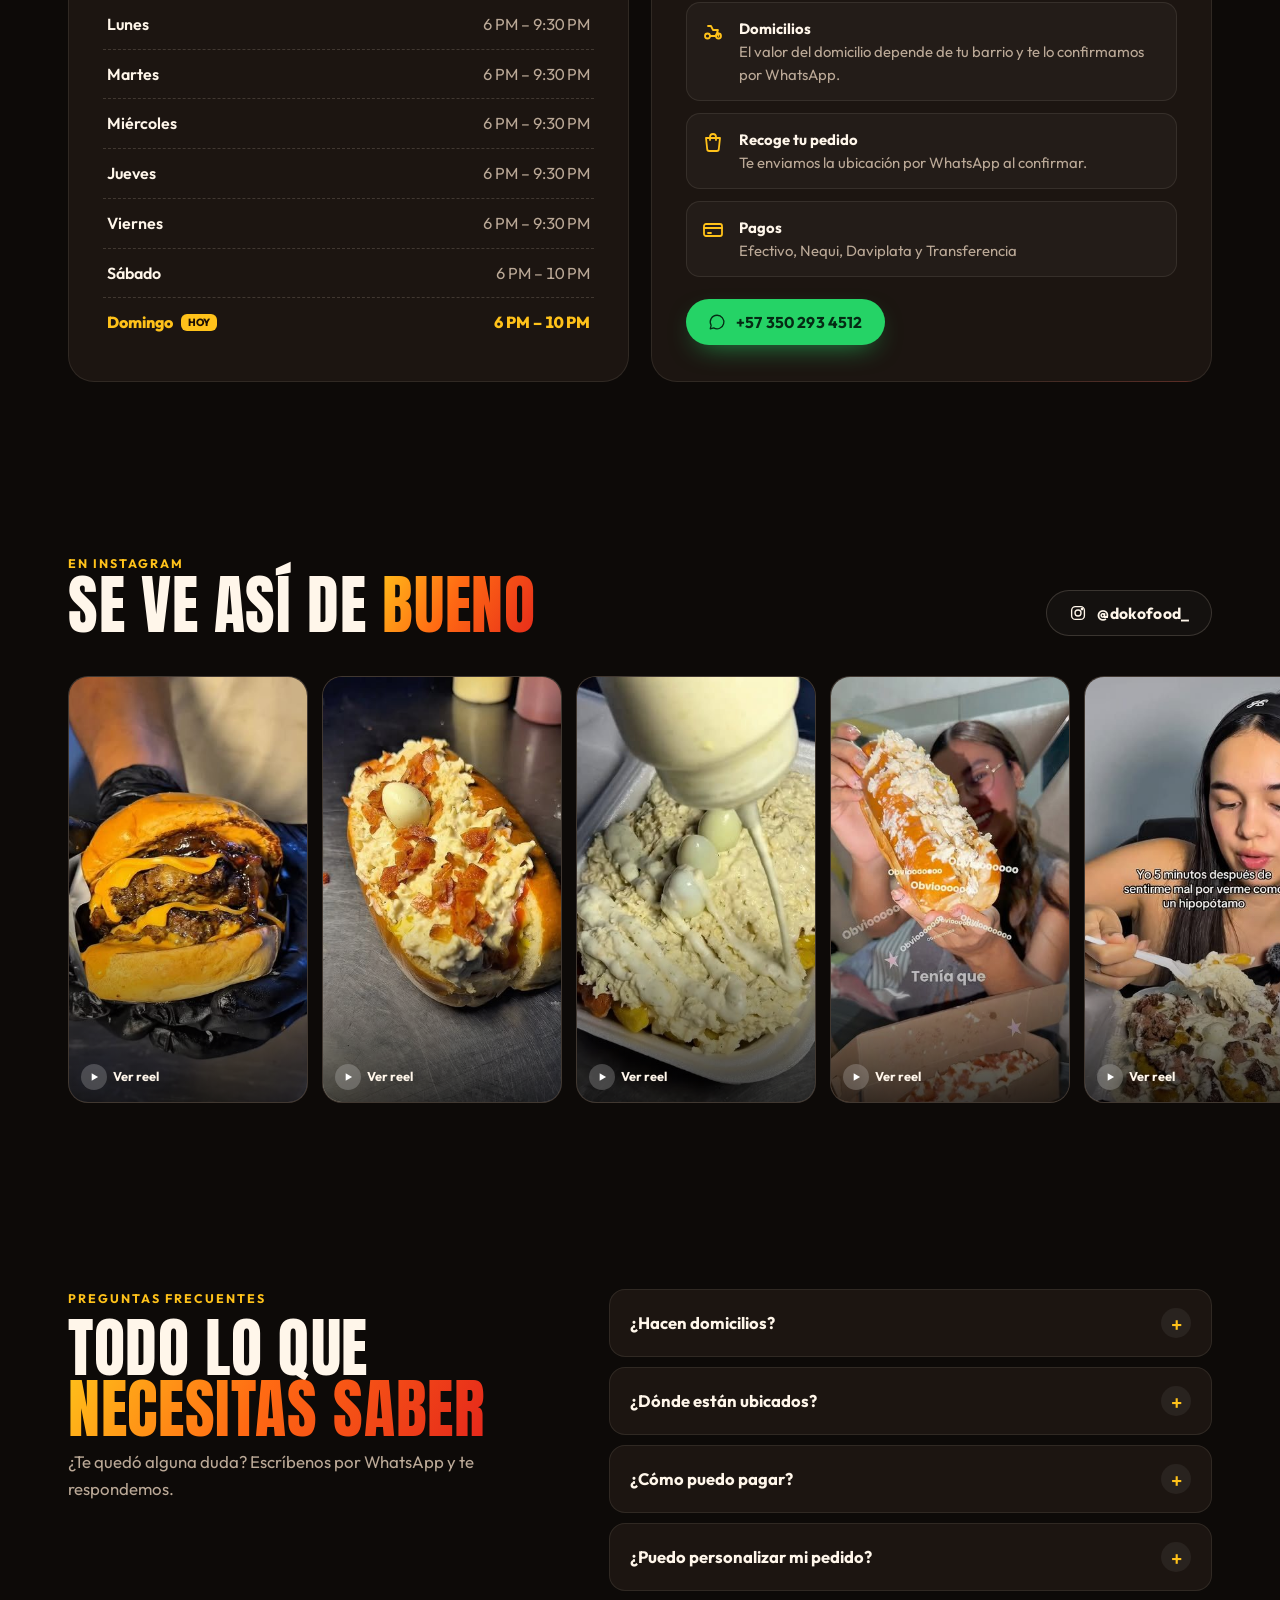
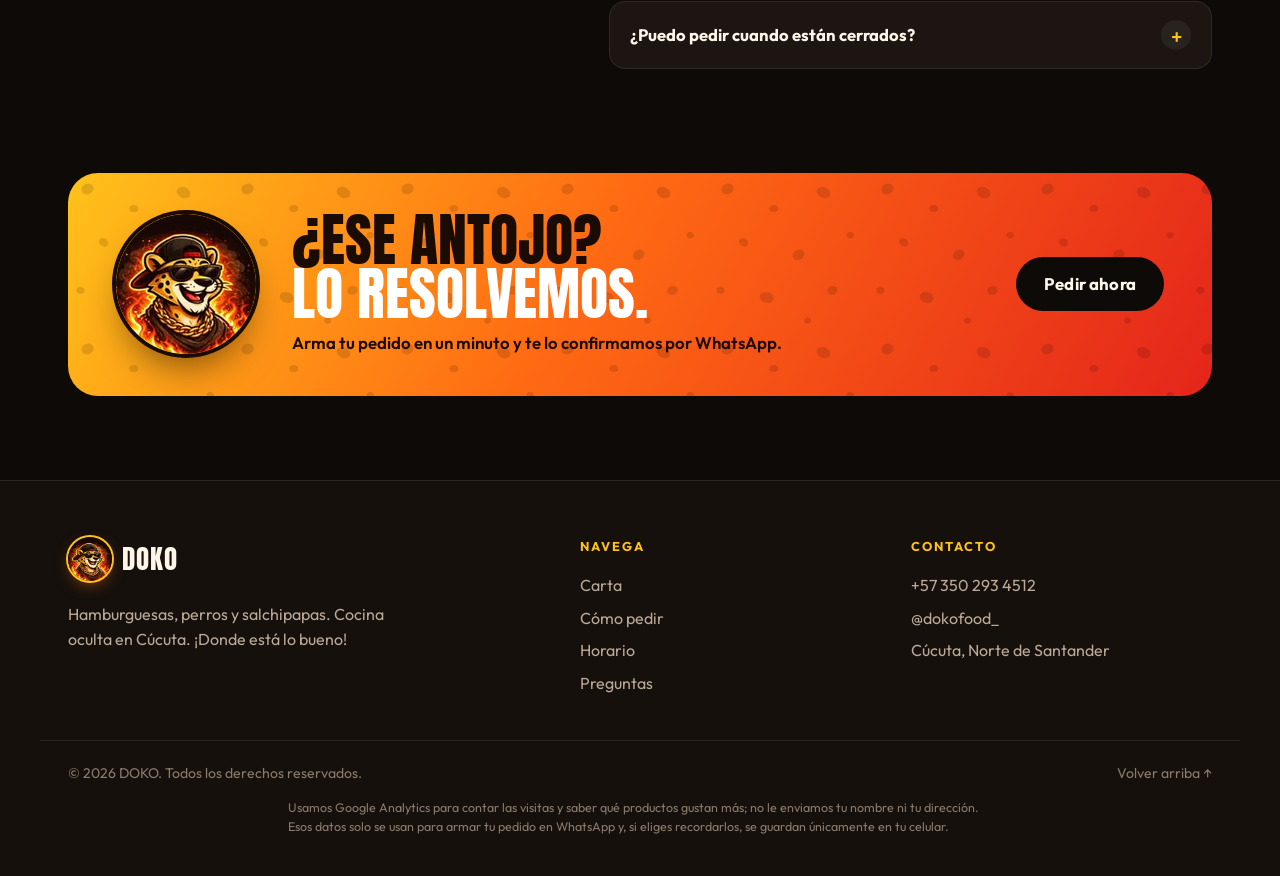
==== commit cbda4faf: "Perro de Pollo con tocineta y "perros" en los textos de la página - Perro de Pollo DOKO: se suma la " ====
--- a/index.html
+++ b/index.html
@@ -3,8 +3,8 @@
 <head>
   <meta charset="utf-8">
   <meta name="viewport" content="width=device-width, initial-scale=1, viewport-fit=cover">
-  <title>DOKO | Hamburguesas y Salchipapas en Cúcuta</title>
-  <meta name="description" content="DOKO — ¡Donde está lo bueno! Hamburguesas y salchipapas brutales: La Monster, La Bestia, La Brutal DOKO y más. Cocina oculta en Cúcuta: pide a domicilio o recoge, directo por WhatsApp.">
+  <title>DOKO | Hamburguesas, Perros y Salchipapas en Cúcuta</title>
+  <meta name="description" content="DOKO — ¡Donde está lo bueno! Hamburguesas, perros y salchipapas brutales: La Monster, La Bestia, La Brutal DOKO y más. Cocina oculta en Cúcuta: pide a domicilio o recoge, directo por WhatsApp.">
   <meta name="theme-color" content="#0d0a08">
   <link rel="icon" type="image/png" href="assets/img/logo-128.png">
   <link rel="apple-touch-icon" href="assets/img/logo-192.png">
@@ -13,7 +13,7 @@
   <meta property="og:type" content="website">
   <meta property="og:locale" content="es_CO">
   <meta property="og:title" content="DOKO | ¡Donde está lo bueno!">
-  <meta property="og:description" content="Hamburguesas y salchipapas brutales en Cúcuta. Arma tu pedido y envíalo por WhatsApp.">
+  <meta property="og:description" content="Hamburguesas, perros y salchipapas brutales en Cúcuta. Arma tu pedido y envíalo por WhatsApp.">
   <meta property="og:image" content="assets/img/carta/la-monster.jpg">
   <meta name="twitter:card" content="summary_large_image">
 
@@ -29,7 +29,7 @@
     "name": "DOKO",
     "slogan": "¡Donde está lo bueno!",
     "image": "assets/img/logo-512.png",
-    "servesCuisine": ["Hamburguesas", "Salchipapas", "Comidas rápidas"],
+    "servesCuisine": ["Hamburguesas", "Salchipapas", "Perros calientes", "Comidas rápidas"],
     "telephone": "+57 350 293 4512",
     "priceRange": "$$",
     "address": { "@type": "PostalAddress", "addressLocality": "Cúcuta", "addressRegion": "Norte de Santander", "addressCountry": "CO" },
@@ -84,7 +84,7 @@
             <span>Donde está</span>
             <span class="flame-text">lo bueno</span>
           </h1>
-          <p class="hero__lead" data-reveal>Hamburguesas y salchipapas con sabor brutal. Arma tu pedido aquí y nos llega directo a WhatsApp. Domicilio o recoge.</p>
+          <p class="hero__lead" data-reveal>Hamburguesas, perros y salchipapas con sabor brutal. Arma tu pedido aquí y nos llega directo a WhatsApp. Domicilio o recoge.</p>
           <div class="hero__ctas" data-reveal>
             <a class="btn btn--flame btn--lg" href="#carta">
               Ver la carta
@@ -122,7 +122,7 @@
     <!-- ============ TAPES ============ -->
     <div class="tapes" aria-hidden="true">
       <div class="tape tape--red"><div class="tape__track" data-marquee>
-        <span>Hamburguesas</span><b>✦</b><span>Salchipapas</span><b>✦</b><span>La Brutal DOKO</span><b>✦</b><span>Domicilios</span><b>✦</b><span>Cúcuta</span><b>✦</b>
+        <span>Hamburguesas</span><b>✦</b><span>Salchipapas</span><b>✦</b><span>Perros</span><b>✦</b><span>La Brutal DOKO</span><b>✦</b><span>Domicilios</span><b>✦</b><span>Cúcuta</span><b>✦</b>
       </div></div>
       <div class="tape tape--gold"><div class="tape__track tape__track--rev" data-marquee>
         <span>Donde está lo bueno</span><b>●</b><span>Menú delicioso y brutal</span><b>●</b><span>Pide por WhatsApp</span><b>●</b>
@@ -297,7 +297,7 @@
     <div class="container footer__grid">
       <div class="footer__brand">
         <a class="brand" href="#inicio"><img class="brand__logo" src="assets/img/logo-128.png" alt="" width="44" height="44" loading="lazy"><span class="brand__name">DOKO</span></a>
-        <p>Hamburguesas y salchipapas. Cocina oculta en Cúcuta. ¡Donde está lo bueno!</p>
+        <p>Hamburguesas, perros y salchipapas. Cocina oculta en Cúcuta. ¡Donde está lo bueno!</p>
       </div>
       <div>
         <h3>Navega</h3>
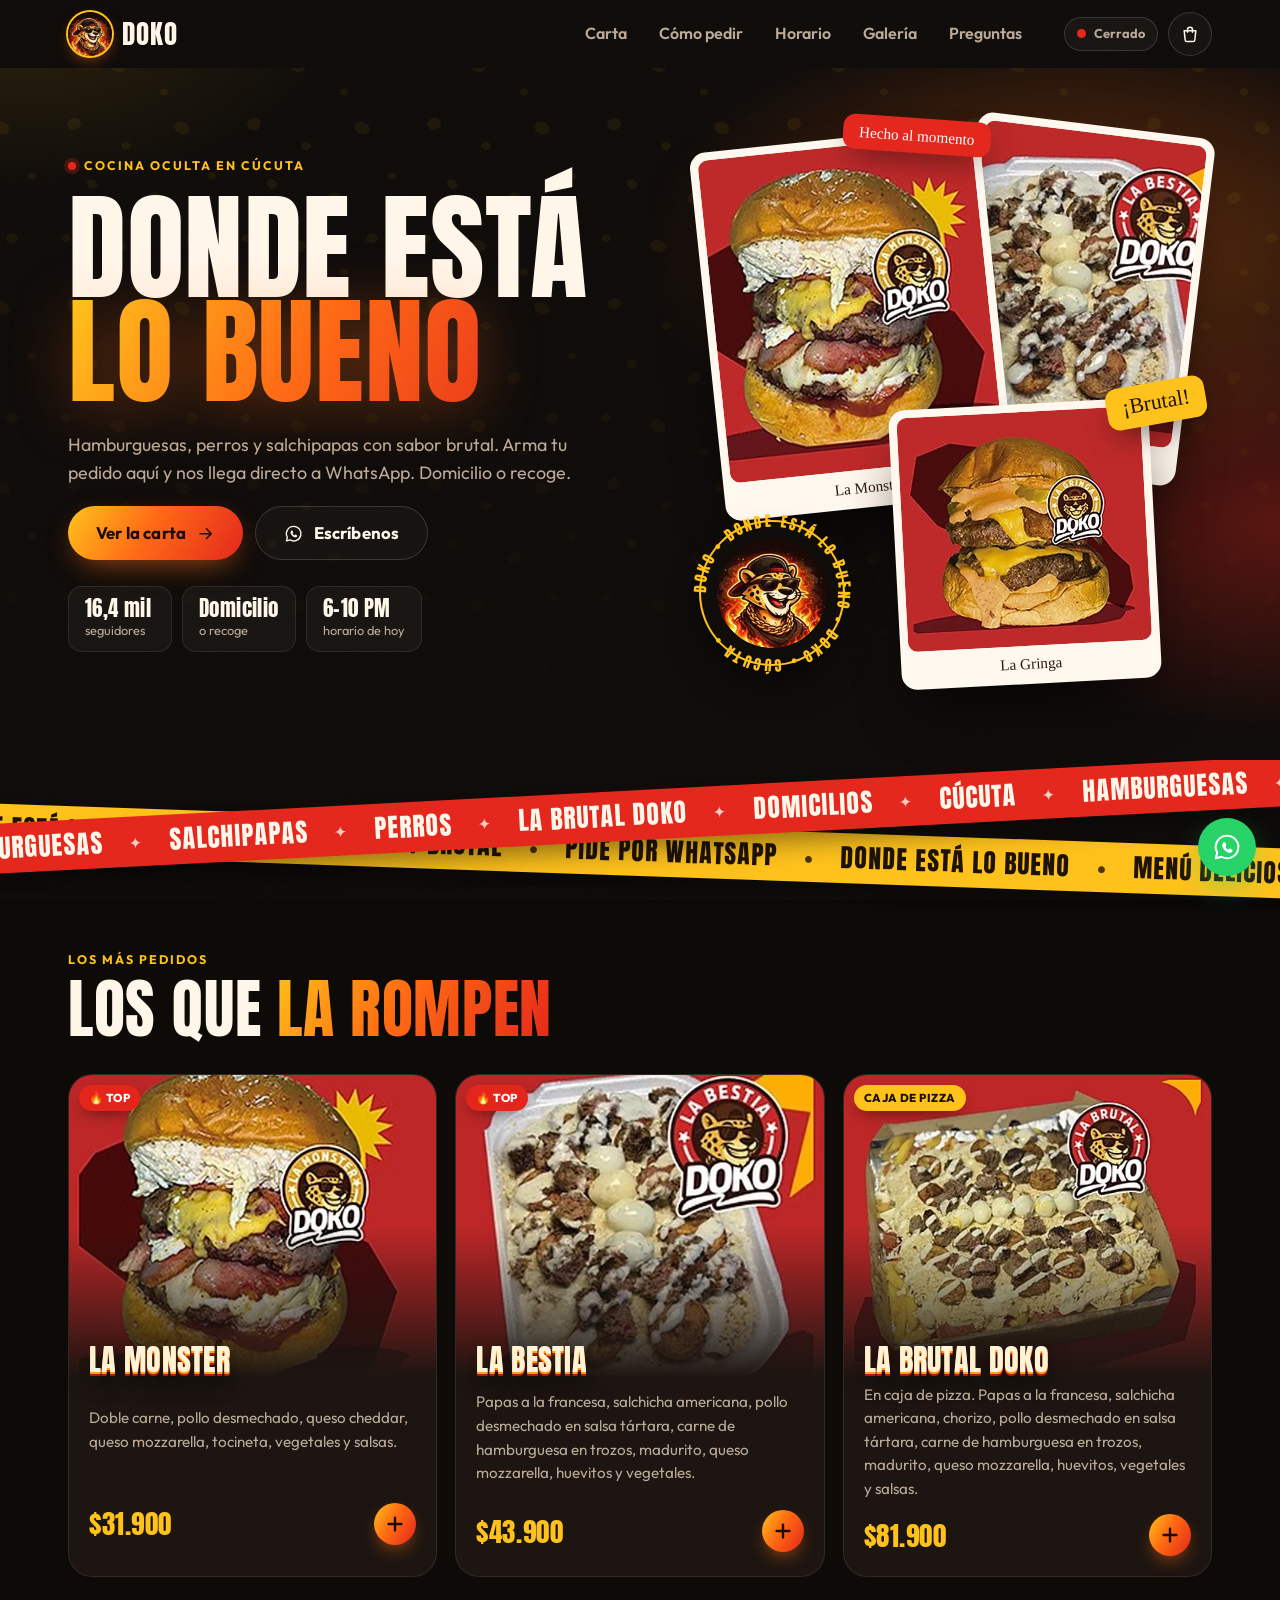
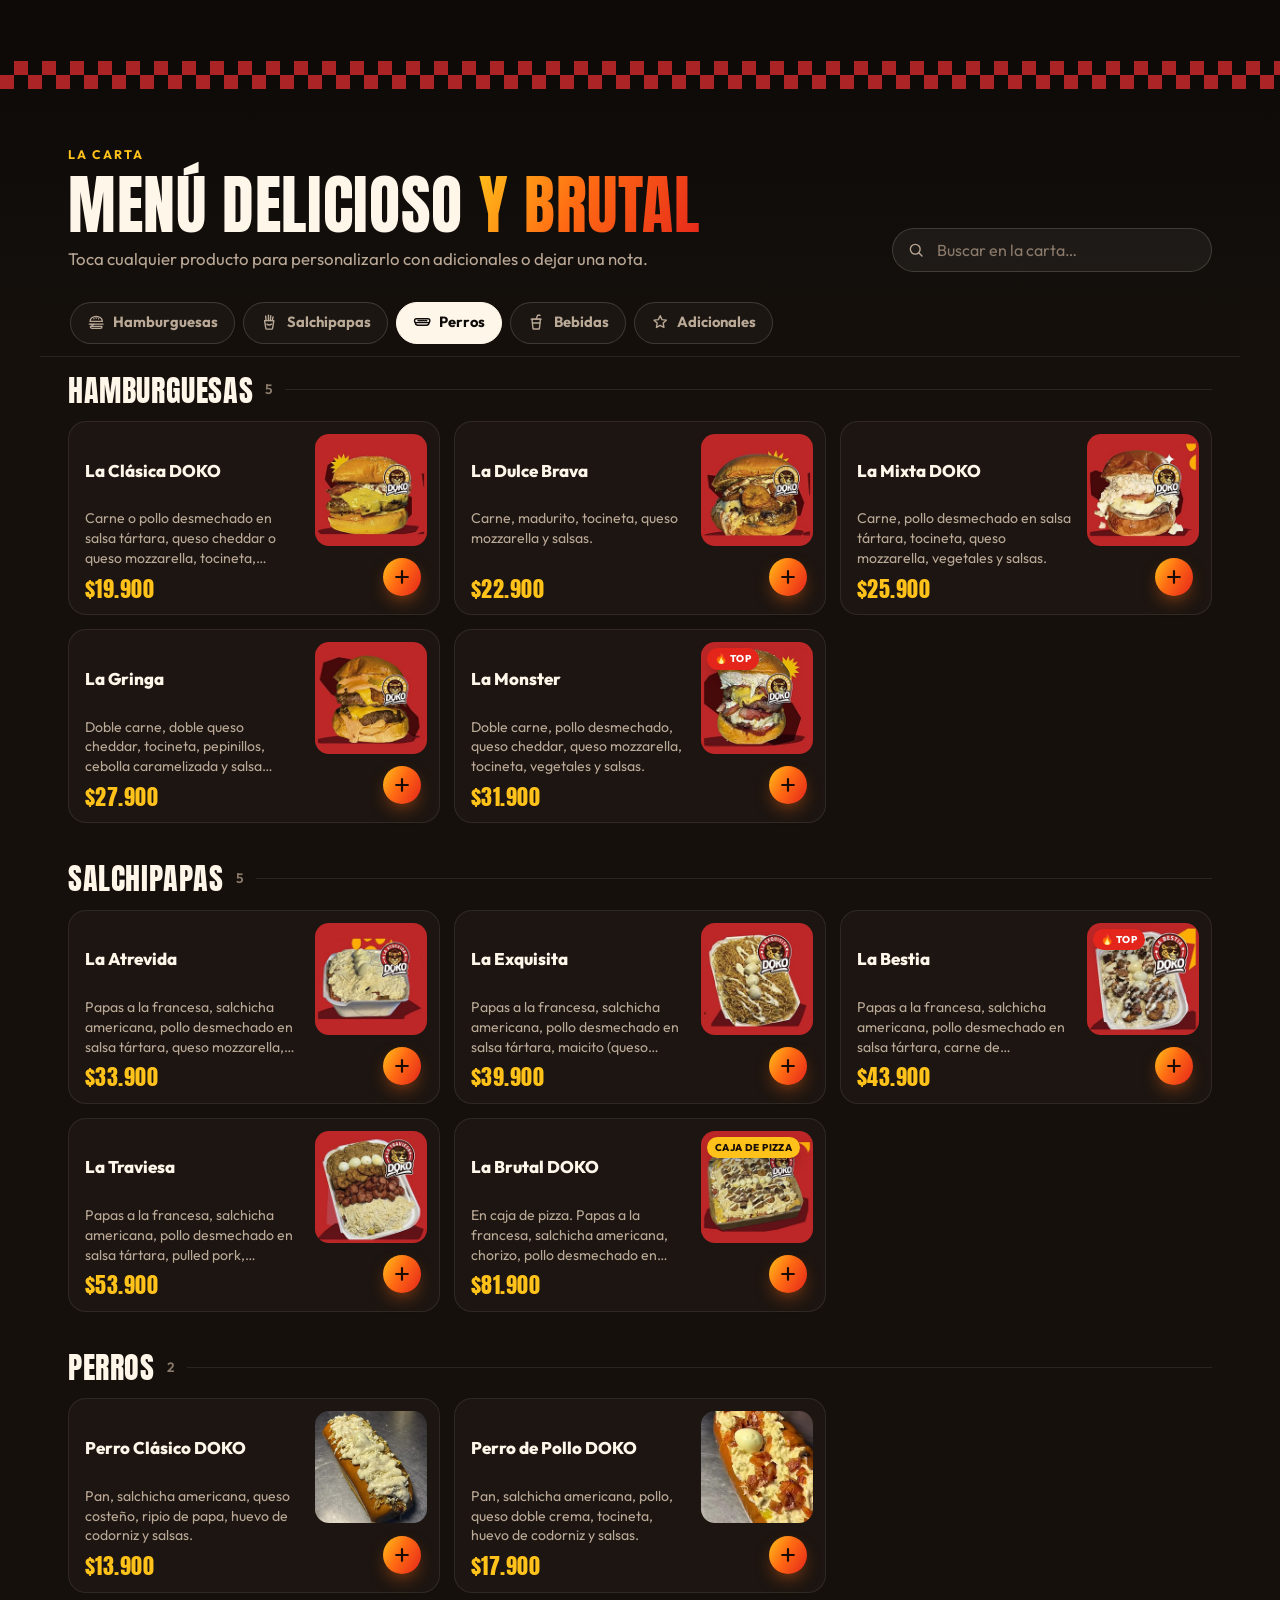
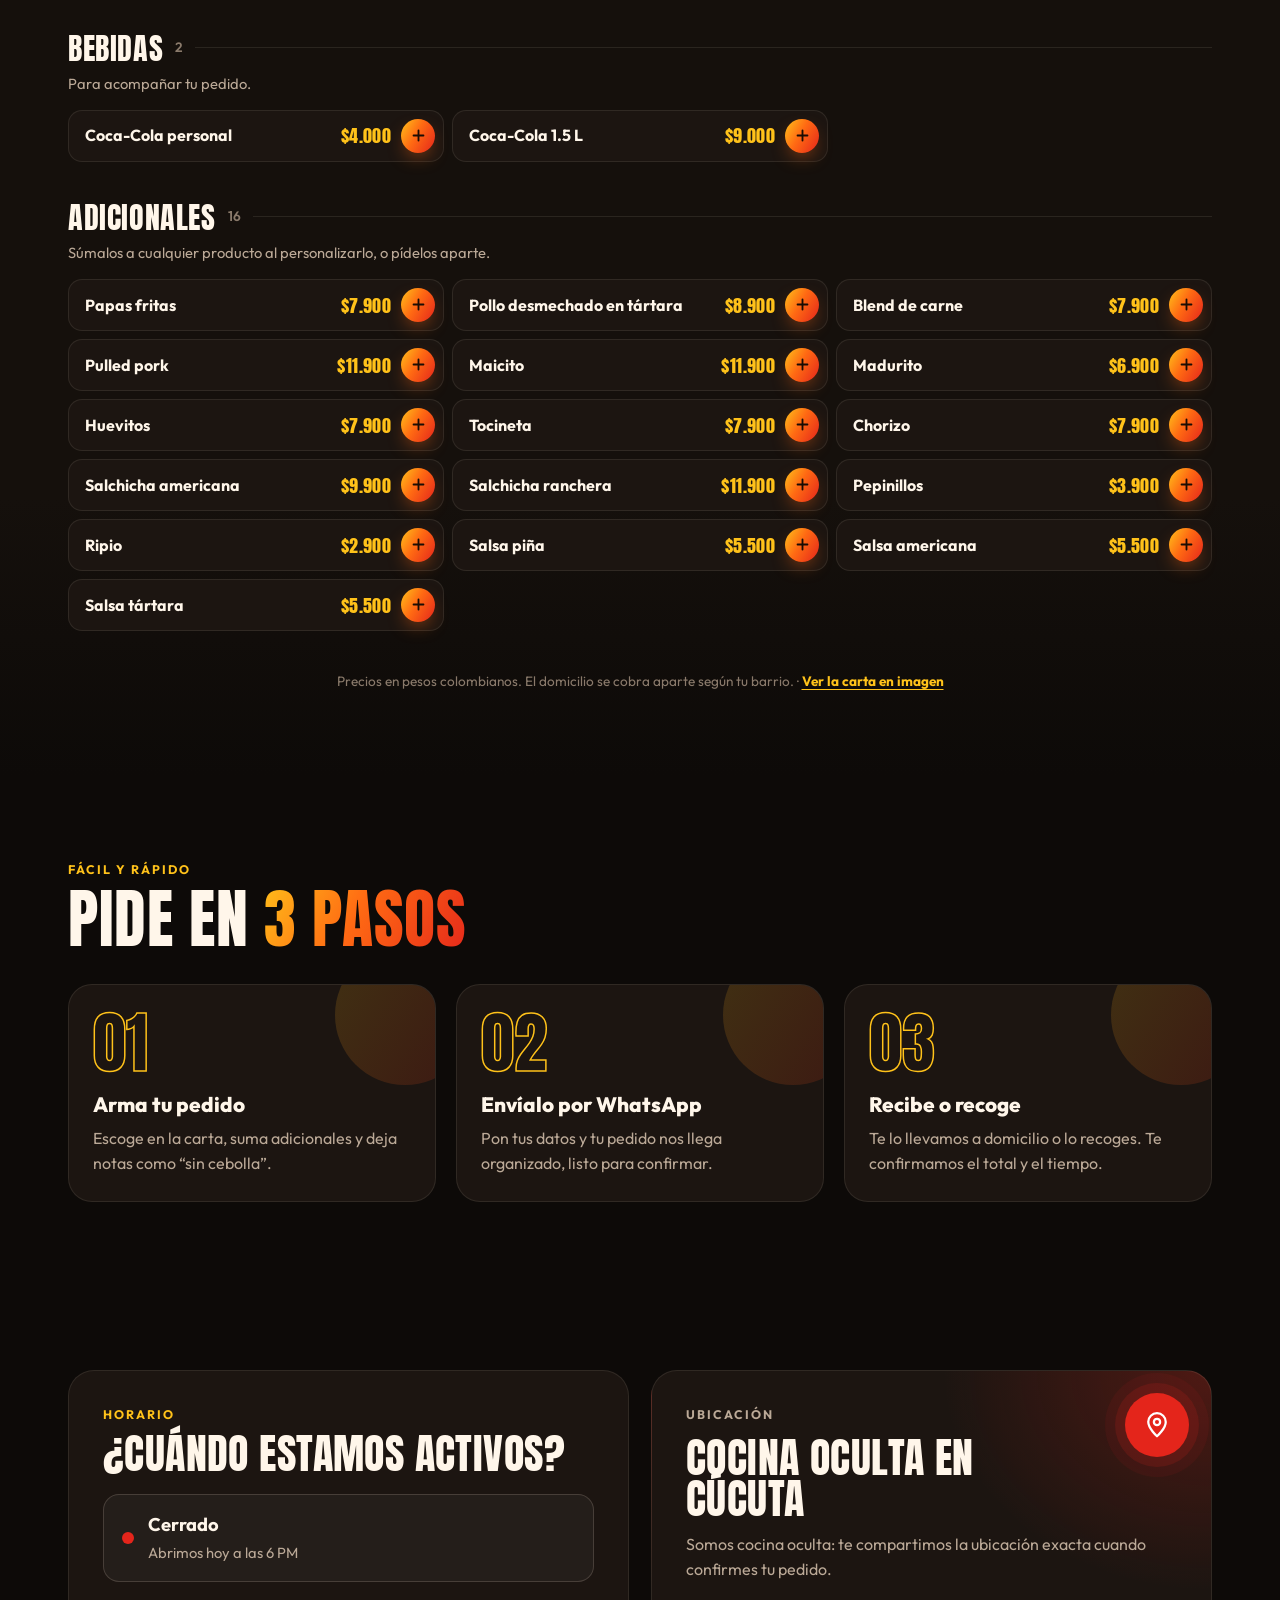
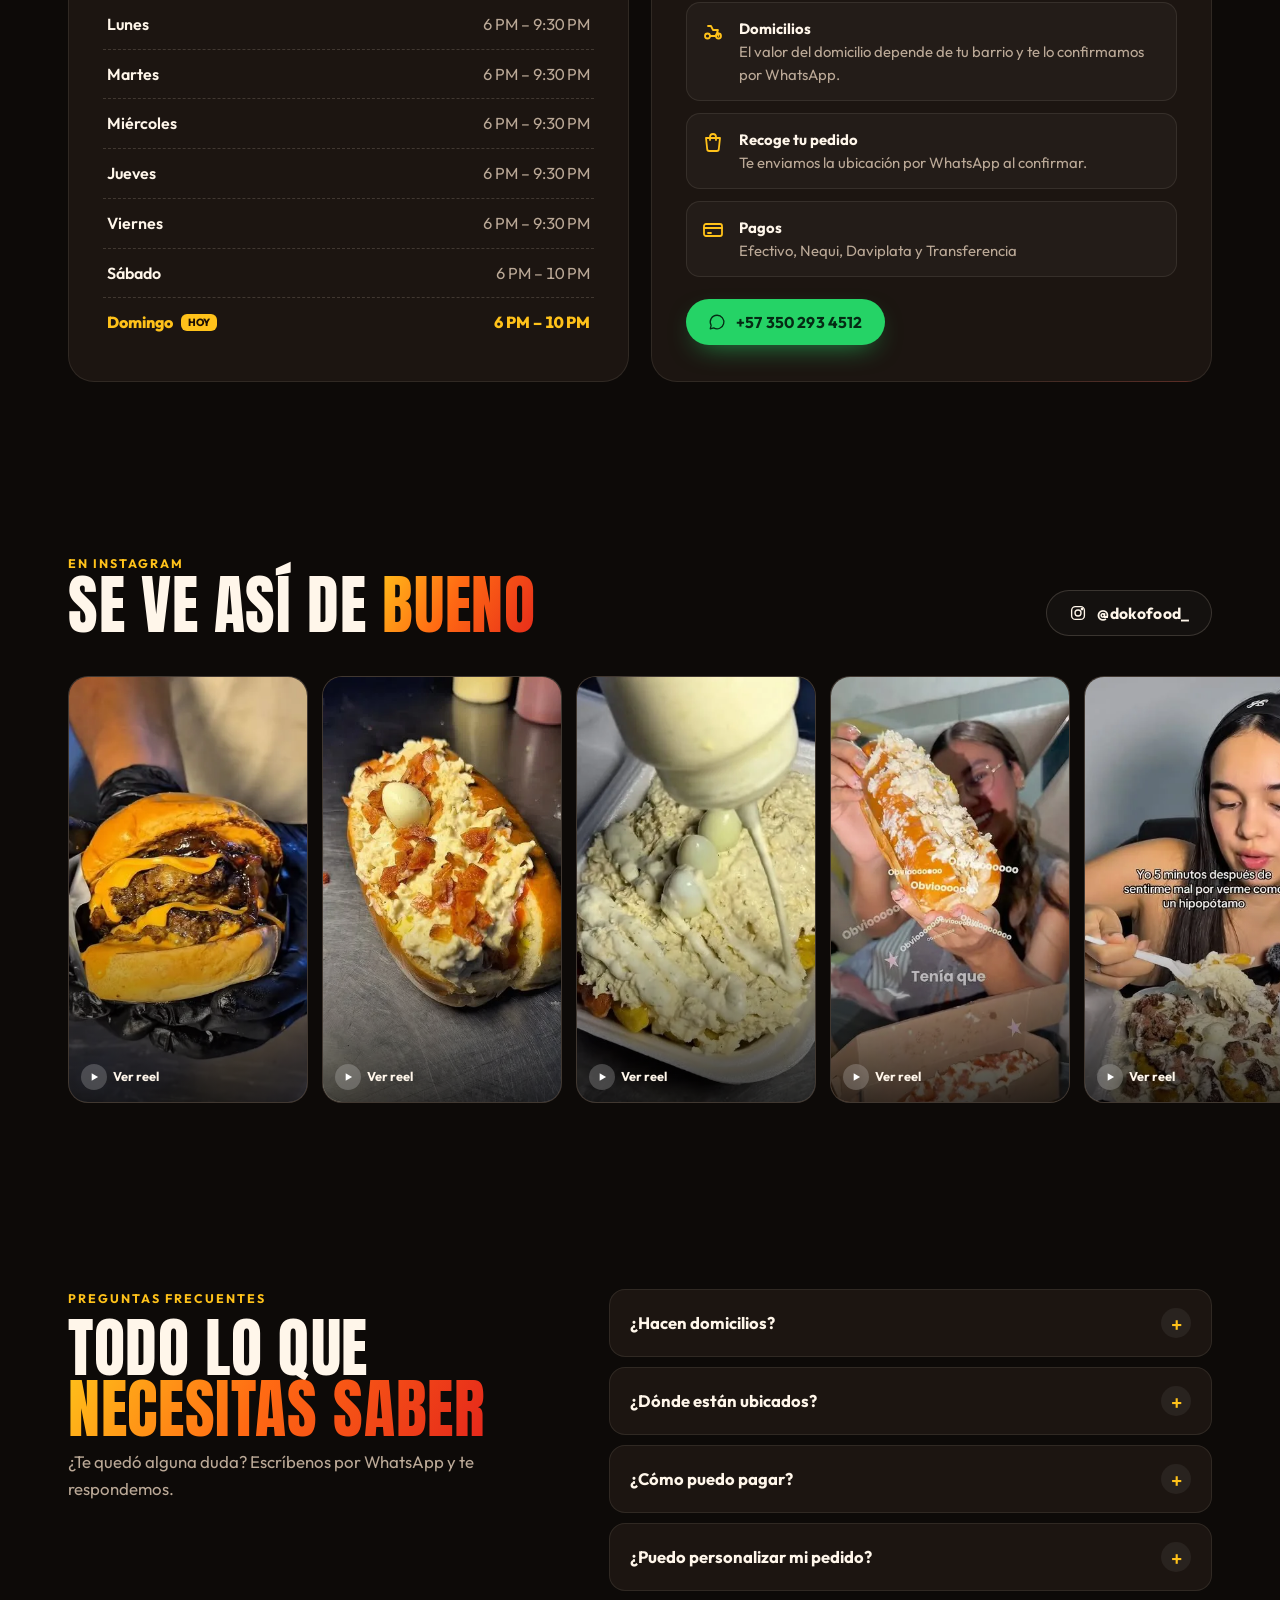
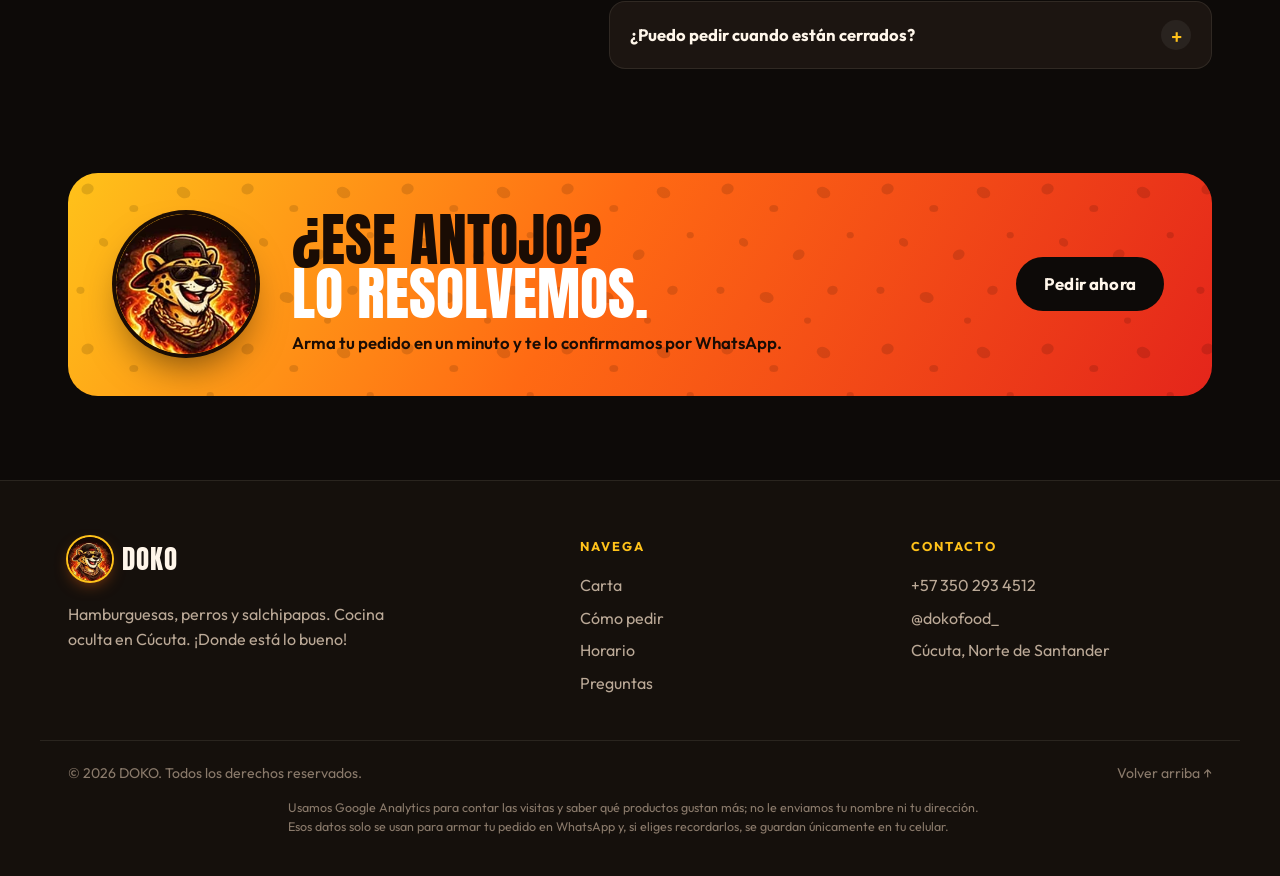
==== commit fdf46b49: "Fotos en WebP (30 % menos peso) y caché de 30 días para imágenes Co-Authored-By: Claude Opus 5.5 <no" ====
--- a/index.html
+++ b/index.html
@@ -9,12 +9,19 @@
   <link rel="icon" type="image/png" href="assets/img/logo-128.png">
   <link rel="apple-touch-icon" href="assets/img/logo-192.png">
   <link rel="manifest" href="manifest.webmanifest">
-
+  <link rel="canonical" href="https://dokofoodwebsite.netlify.app/">
+
+  <!-- Vista previa al compartir el enlace (WhatsApp, Instagram, Facebook). Las URL deben ser completas. -->
   <meta property="og:type" content="website">
+  <meta property="og:site_name" content="DOKO">
   <meta property="og:locale" content="es_CO">
+  <meta property="og:url" content="https://dokofoodwebsite.netlify.app/">
   <meta property="og:title" content="DOKO | ¡Donde está lo bueno!">
   <meta property="og:description" content="Hamburguesas, perros y salchipapas brutales en Cúcuta. Arma tu pedido y envíalo por WhatsApp.">
-  <meta property="og:image" content="assets/img/carta/la-monster.jpg">
+  <meta property="og:image" content="https://dokofoodwebsite.netlify.app/assets/img/carta/la-monster.jpg">
+  <meta property="og:image:width" content="480">
+  <meta property="og:image:height" content="480">
+  <meta property="og:image:alt" content="La Monster de DOKO: doble carne, pollo, quesos y tocineta">
   <meta name="twitter:card" content="summary_large_image">
 
   <link rel="preconnect" href="https://fonts.googleapis.com">
@@ -28,7 +35,10 @@
     "@type": "Restaurant",
     "name": "DOKO",
     "slogan": "¡Donde está lo bueno!",
-    "image": "assets/img/logo-512.png",
+    "url": "https://dokofoodwebsite.netlify.app/",
+    "image": "https://dokofoodwebsite.netlify.app/assets/img/logo-512.png",
+    "menu": "https://dokofoodwebsite.netlify.app/#carta",
+    "acceptsReservations": false,
     "servesCuisine": ["Hamburguesas", "Salchipapas", "Perros calientes", "Comidas rápidas"],
     "telephone": "+57 350 293 4512",
     "priceRange": "$$",
@@ -48,7 +58,7 @@
   <header class="header" data-header>
     <div class="container header__inner">
       <a class="brand" href="#inicio" aria-label="DOKO, ir al inicio">
-        <img class="brand__logo" src="assets/img/logo-128.png" alt="" width="44" height="44">
+        <img class="brand__logo" src="assets/img/logo-128.webp" alt="" width="44" height="44">
         <span class="brand__name">DOKO</span>
       </a>
 
@@ -103,15 +113,15 @@
         </div>
 
         <div class="hero__art" aria-hidden="true">
-          <figure class="shot shot--1"><img src="assets/img/carta/la-monster.jpg" alt="" width="480" height="480" fetchpriority="high"><figcaption>La Monster</figcaption></figure>
-          <figure class="shot shot--2"><img src="assets/img/carta/la-bestia.jpg" alt="" width="480" height="480"><figcaption>La Bestia</figcaption></figure>
-          <figure class="shot shot--3"><img src="assets/img/carta/la-gringa.jpg" alt="" width="480" height="480"><figcaption>La Gringa</figcaption></figure>
+          <figure class="shot shot--1"><img src="assets/img/carta/la-monster.webp" alt="" width="480" height="480" fetchpriority="high"><figcaption>La Monster</figcaption></figure>
+          <figure class="shot shot--2"><img src="assets/img/carta/la-bestia.webp" alt="" width="480" height="480"><figcaption>La Bestia</figcaption></figure>
+          <figure class="shot shot--3"><img src="assets/img/carta/la-gringa.webp" alt="" width="480" height="480"><figcaption>La Gringa</figcaption></figure>
           <div class="seal">
             <svg class="seal__ring" viewBox="0 0 200 200">
               <defs><path id="seal-path" d="M100,100 m-78,0 a78,78 0 1,1 156,0 a78,78 0 1,1 -156,0"/></defs>
               <text><textPath href="#seal-path">DOKO • DONDE ESTÁ LO BUENO • DOKO • CÚCUTA •</textPath></text>
             </svg>
-            <img class="seal__logo" src="assets/img/logo-192.png" alt="" width="120" height="120">
+            <img class="seal__logo" src="assets/img/logo-192.webp" alt="" width="120" height="120">
           </div>
           <span class="sticker sticker--a">¡Brutal!</span>
           <span class="sticker sticker--b">Hecho al momento</span>
@@ -281,7 +291,7 @@
     <section class="section cta" aria-labelledby="cta-title">
       <div class="container">
         <div class="cta__box" data-reveal>
-          <img class="cta__logo" src="assets/img/logo-192.png" alt="" width="140" height="140" loading="lazy">
+          <img class="cta__logo" src="assets/img/logo-192.webp" alt="" width="140" height="140" loading="lazy">
           <div>
             <h2 id="cta-title" class="cta__title">¿Ese antojo? <span>Lo resolvemos.</span></h2>
             <p>Arma tu pedido en un minuto y te lo confirmamos por WhatsApp.</p>
@@ -296,7 +306,7 @@
   <footer class="footer">
     <div class="container footer__grid">
       <div class="footer__brand">
-        <a class="brand" href="#inicio"><img class="brand__logo" src="assets/img/logo-128.png" alt="" width="44" height="44" loading="lazy"><span class="brand__name">DOKO</span></a>
+        <a class="brand" href="#inicio"><img class="brand__logo" src="assets/img/logo-128.webp" alt="" width="44" height="44" loading="lazy"><span class="brand__name">DOKO</span></a>
         <p>Hamburguesas, perros y salchipapas. Cocina oculta en Cúcuta. ¡Donde está lo bueno!</p>
       </div>
       <div>
@@ -353,7 +363,7 @@
       <div class="closed-note" data-closed-note hidden></div>
       <ul class="cart-list" data-cart-list></ul>
       <div class="cart-empty" data-cart-empty>
-        <img src="assets/img/logo-192.png" alt="" width="96" height="96" loading="lazy">
+        <img src="assets/img/logo-192.webp" alt="" width="96" height="96" loading="lazy">
         <p><strong>Tu pedido está vacío</strong><br>Agrega algo brutal de la carta.</p>
         <button class="btn btn--flame" type="button" data-close-cart data-goto-menu>Ver la carta</button>
       </div>
